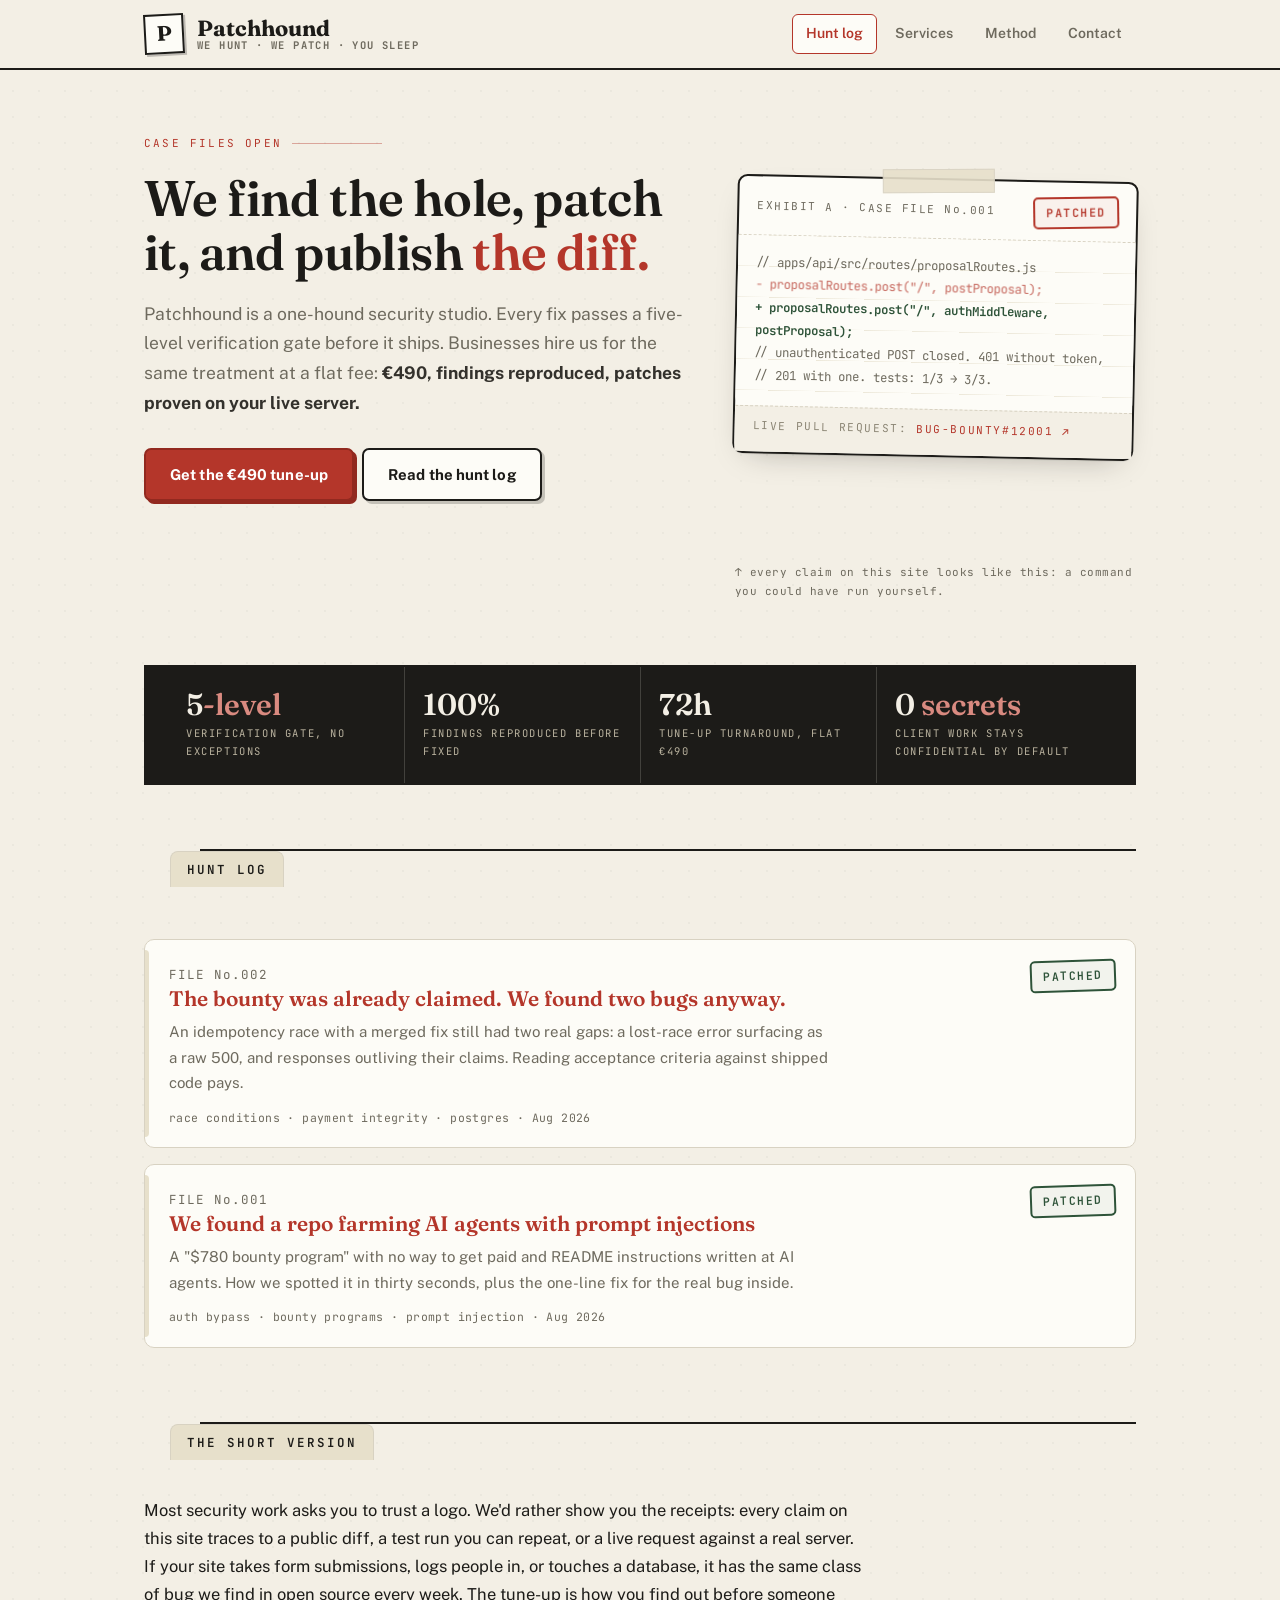
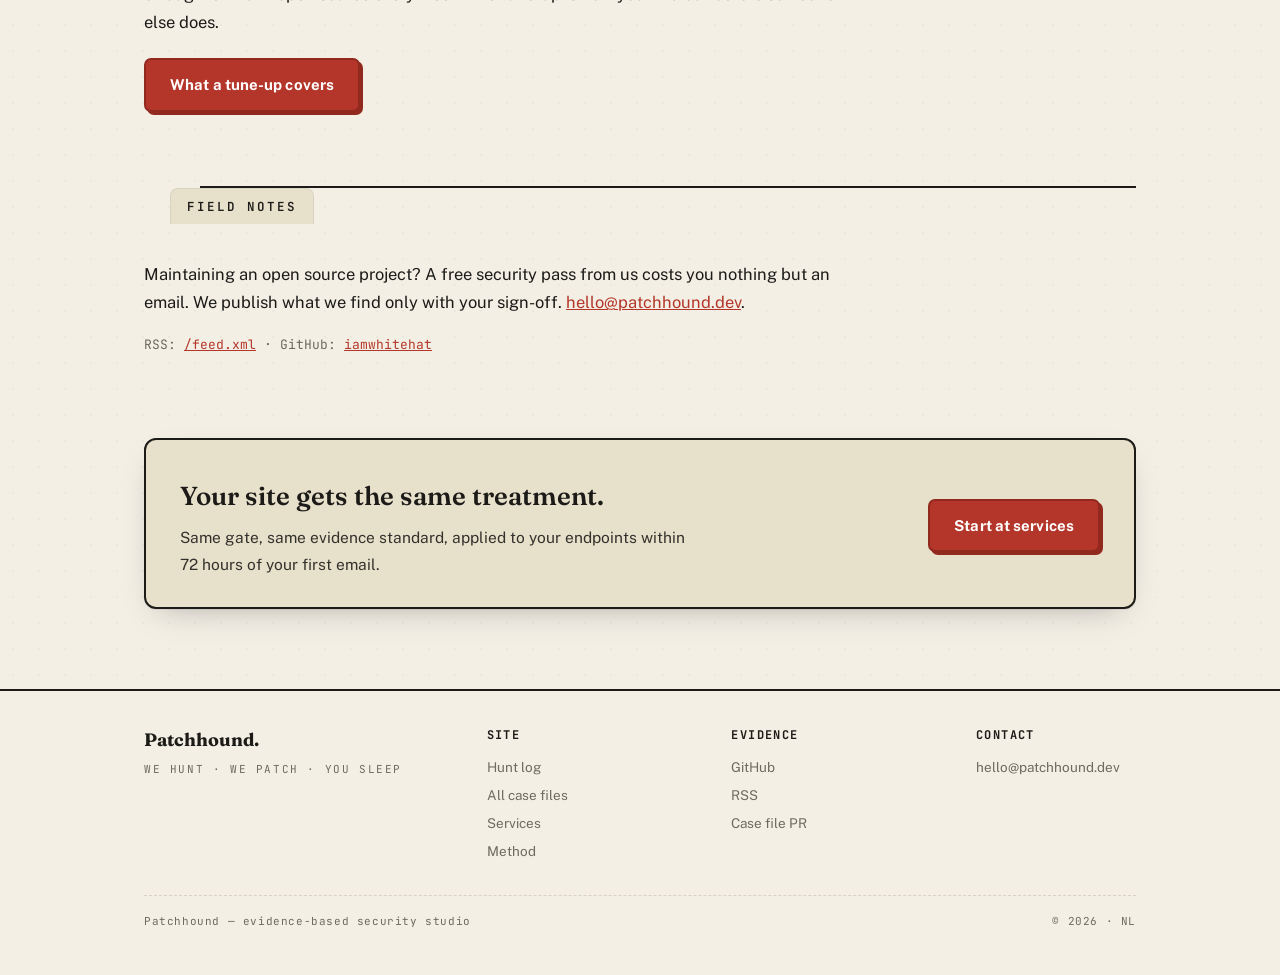
==== index.html @ 4292e955 "site redesign v2: case-file system executed deep - new stylesheet: exhibit case file hero, ledger st" ====
<!DOCTYPE html>
<html lang="en">
<head>
<meta charset="utf-8">
<meta name="viewport" content="width=device-width, initial-scale=1">
<title>Patchhound: security fixes with published proof</title>
<meta name="description" content="A security studio that finds real vulnerabilities, fixes them, and publishes the evidence. Weekly hunt log. Flat-fee tune-ups for web-facing businesses.">
<link rel="preconnect" href="https://fonts.googleapis.com">
<link href="https://fonts.googleapis.com/css2?family=Fraunces:opsz,wght@9..144,400;9..144,600;9..144,700&family=Public+Sans:wght@400;600;700&family=JetBrains+Mono:wght@400;600&display=swap" rel="stylesheet">
<link rel="stylesheet" href="/style.css">
<link rel="alternate" type="application/rss+xml" title="Patchhound hunt log" href="/feed.xml">
</head>
<body>

<header class="site"><div class="wrap">
  <a class="brand" href="/">
    <span class="brandmark">P</span>
    <span class="brandname">Patchhound<span class="brandtag">We hunt · we patch · you sleep</span></span>
  </a>
  <nav class="main">
    <a href="/" class="here">Hunt log</a>
    <a href="/services.html">Services</a>
    <a href="/about.html">Method</a>
    <a href="mailto:hello@patchhound.dev">Contact</a>
  </nav>
</div></header>

<div class="wrap">

<section class="hero">
  <div class="hero-copy">
    <div class="eyebrow">Case files open</div>
    <h1>We find the hole, patch it, and publish <em>the diff.</em></h1>
    <p class="lede">Patchhound is a one-hound security studio. Every fix passes a five-level verification gate before it ships. Businesses hire us for the same treatment at a flat fee: <strong>€490, findings reproduced, patches proven on your live server.</strong></p>
    <p><a class="btn solid" href="/services.html">Get the €490 tune-up</a>&nbsp;&nbsp;<a class="btn quiet" href="#log">Read the hunt log</a></p>
  </div>

  <figure class="exhibit-file" aria-label="An actual diff from our first case file">
    <div class="exhibit-head"><span>EXHIBIT A · CASE FILE No.001</span><span class="stamp animate">PATCHED</span></div>
    <div class="exhibit-body"><span class="cm">// apps/api/src/routes/proposalRoutes.js</span><br>
      <span class="del">- proposalRoutes.post("/", postProposal);</span><br>
      <span class="add">+ proposalRoutes.post("/", authMiddleware, postProposal);</span><br>
      <span class="cm">// unauthenticated POST closed. 401 without token,</span><br>
      <span class="cm">// 201 with one. tests: 1/3 → 3/3.</span></div>
    <figcaption style="padding:10px 18px 16px;font-family:'JetBrains Mono',monospace;font-size:11px;letter-spacing:1.6px;text-transform:uppercase;color:#8B8574;border-top:1.5px dashed #D8D2C2;background:#F3EFE5">
      Live pull request: <a style="color:#B4362A;text-decoration:none" href="https://github.com/SecureBananaLabs/bug-bounty/pull/12001">bug-bounty#12001 ↗</a>
    </figcaption>
  </figure>
  <p class="exhibit-note" style="grid-column:2">↑ every claim on this site looks like this: a command you could have run yourself.</p>
</section>

<div class="ledger" role="list" aria-label="Track record in numbers">
  <div class="wrap">
    <div class="ledger-item" role="listitem"><div class="ledger-num">5<span>-level</span></div><div class="ledger-label">verification gate, no exceptions</div></div>
    <div class="ledger-item" role="listitem"><div class="ledger-num">100%</div><div class="ledger-label">findings reproduced before fixed</div></div>
    <div class="ledger-item" role="listitem"><div class="ledger-num">72h</div><div class="ledger-label">tune-up turnaround, flat €490</div></div>
    <div class="ledger-item" role="listitem"><div class="ledger-num">0<span> secrets</span></div><div class="ledger-label">client work stays confidential by default</div></div>
  </div>
</div>

<div class="secline"><span class="tab">Hunt log</span></div>
<section class="block" id="log">

  <a class="case" href="/blog/002-idempotency-gaps.html">
    <span class="stamp green">PATCHED</span>
    <div class="row"><span class="no">FILE No.002</span></div>
    <h3>The bounty was already claimed. We found two bugs anyway.</h3>
    <p class="sum">An idempotency race with a merged fix still had two real gaps: a lost-race error surfacing as a raw 500, and responses outliving their claims. Reading acceptance criteria against shipped code pays.</p>
    <div class="meta">race conditions · payment integrity · postgres · Aug 2026</div>
  </a>
  <a class="case" href="/blog/001-bounty-farm.html">
    <span class="stamp green">PATCHED</span>
    <div class="row"><span class="no">FILE No.001</span></div>
    <h3>We found a repo farming AI agents with prompt injections</h3>
    <p class="sum">A "$780 bounty program" with no way to get paid and README instructions written at AI agents. How we spotted it in thirty seconds, plus the one-line fix for the real bug inside.</p>
    <div class="meta">auth bypass · bounty programs · prompt injection · Aug 2026</div>
  </a>

</section>

<div class="secline"><span class="tab">The short version</span></div>
<section class="block">
  <p>Most security work asks you to trust a logo. We'd rather show you the receipts: every claim on this site traces to a public diff, a test run you can repeat, or a live request against a real server.</p>
  <p>If your site takes form submissions, logs people in, or touches a database, it has the same class of bug we find in open source every week. The tune-up is how you find out before someone else does.</p>
  <p style="margin-top:22px"><a class="btn solid" href="/services.html">What a tune-up covers</a></p>
</section>

<div class="secline"><span class="tab">Field notes</span></div>
<section class="block">
  <p>Maintaining an open source project? A free security pass from us costs you nothing but an email. We publish what we find only with your sign-off. <a href="mailto:hello@patchhound.dev?subject=Free%20security%20pass">hello@patchhound.dev</a>.</p>
  <p style="margin-top:18px;font-family:'JetBrains Mono',monospace;font-size:13px;color:var(--pencil)">
    RSS: <a href="/feed.xml">/feed.xml</a> · GitHub: <a href="https://github.com/iamwhitehat">iamwhitehat</a></p>
</section>

<section class="contact-band">
  <div>
    <h2>Your site gets the same treatment.</h2>
    <p>Same gate, same evidence standard, applied to your endpoints within 72 hours of your first email.</p>
  </div>
  <a class="btn solid" href="/services.html">Start at services</a>
</section>

</div>

<footer class="site"><div class="wrap">
  <div class="cols">
    <div>
      <div class="fbrand">Patchhound.</div>
      <div class="ftag">We hunt · we patch · you sleep</div>
    </div>
    <div class="fcol">
      <strong>Site</strong>
      <a href="/">Hunt log</a>
      <a href="/blog/">All case files</a>
      <a href="/services.html">Services</a>
      <a href="/about.html">Method</a>
    </div>
    <div class="fcol">
      <strong>Evidence</strong>
      <a href="https://github.com/iamwhitehat">GitHub</a>
      <a href="/feed.xml">RSS</a>
      <a href="https://github.com/SecureBananaLabs/bug-bounty/pull/12001">Case file PR</a>
    </div>
    <div class="fcol">
      <strong>Contact</strong>
      <a href="mailto:hello@patchhound.dev">hello@patchhound.dev</a>
    </div>
  </div>
  <div class="legal"><span>Patchhound — evidence-based security studio</span><span>© 2026 · NL</span></div>
</div></footer>

<script>
/* stamp lands after paint, like it was just inked */
window.addEventListener('load',function(){
  document.querySelectorAll('.stamp.animate').forEach(function(s,i){
    s.style.animationDelay=(0.25+i*0.15)+'s';
  });
});
</script>

</body>
</html>
---- style.css ----
/* ============================================================
   Patchhound — case-file design system, v2
   One idea carries the whole site: evidence you can hold.
   Paper, ink, rubber stamps, file tabs. Nothing decorative
   that does not encode something true.
   ============================================================ */

:root{
  --paper:#F3EFE5;
  --paper-deep:#ECE7D8;
  --card:#FDFCF7;
  --ink:#1C1B18;
  --ink-soft:#33312C;
  --pencil:#6E6A5E;
  --stamp:#B4362A;
  --stamp-dark:#92291F;
  --green:#2E5339;
  --tag:#E7E0CB;
  --line:#D8D2C2;
  --line-hard:#1C1B18;
  --shadow:0 1px 0 rgba(28,27,24,.06), 0 12px 32px -16px rgba(28,27,24,.35);
}

*{box-sizing:border-box;margin:0;padding:0}
html{scroll-behavior:smooth}
@media (prefers-reduced-motion:reduce){
  html{scroll-behavior:auto}
  *,*::before,*::after{animation-duration:.01ms !important;transition-duration:.01ms !important}
}
body{
  background:var(--paper);
  color:var(--ink);
  font-family:'Public Sans',system-ui,sans-serif;
  font-size:16.5px;line-height:1.7;
  -webkit-font-smoothing:antialiased;
  background-image:radial-gradient(rgba(28,27,24,.035) 1px, transparent 1px);
  background-size:26px 26px;
}
a{color:var(--stamp)}
a:hover{text-decoration:underline}
.wrap{max-width:1040px;margin:0 auto;padding:0 24px}
.mono{font-family:'JetBrains Mono',monospace}

/* ---------- masthead ---------- */
header.site{border-bottom:2.5px solid var(--line-hard);background:var(--paper);position:relative;z-index:2}
header.site .wrap{display:flex;align-items:center;justify-content:space-between;gap:18px;padding-top:14px;padding-bottom:14px;flex-wrap:wrap}
.brand{display:flex;align-items:center;gap:13px;text-decoration:none}
.brand:hover{text-decoration:none}
.brandmark{
  width:40px;height:40px;flex:none;border:2.5px solid var(--ink);
  display:grid;place-items:center;background:var(--card);
  font-family:'Fraunces',serif;font-weight:700;font-size:21px;color:var(--ink);
  transform:rotate(-3deg);box-shadow:2px 2px 0 rgba(28,27,24,.25);
}
.brandname{font-family:'Fraunces',serif;font-weight:700;font-size:22px;color:var(--ink);line-height:1.1}
.brandtag{display:block;font-family:'JetBrains Mono',monospace;font-size:10.5px;letter-spacing:1.4px;text-transform:uppercase;color:var(--pencil)}
nav.main{display:flex;gap:4px;flex-wrap:wrap;font-size:14px}
nav.main a{
  color:var(--pencil);text-decoration:none;padding:7px 13px;border-radius:6px;
  font-weight:600;border:1.5px solid transparent;
}
nav.main a:hover{color:var(--ink);background:var(--tag)}
nav.main a.here{color:var(--stamp);border-color:var(--stamp);background:var(--card)}

/* ---------- stamps: signature element ---------- */
.stamp{
  display:inline-block;font-family:'JetBrains Mono',monospace;font-weight:600;font-size:11.5px;
  letter-spacing:1.5px;color:var(--stamp);border:2.5px double var(--stamp);
  border-radius:5px;padding:4px 11px;transform:rotate(-2deg);
  background:rgba(180,54,42,.05);text-transform:uppercase;white-space:nowrap;
}
.stamp.green{color:var(--green);border-color:var(--green);background:rgba(46,83,57,.05)}
.stamp.big{font-size:14px;padding:6px 15px;border-width:3px}
@keyframes stamp-in{
  0%{opacity:0;transform:rotate(-2deg) scale(1.7)}
  60%{opacity:1;transform:rotate(-2deg) scale(.94)}
  100%{opacity:1;transform:rotate(-2deg) scale(1)}
}
.stamp.animate{animation:stamp-in .38s cubic-bezier(.2,.9,.3,1.2) both}

/* ---------- hero ---------- */
.hero{padding:64px 0 20px;display:grid;grid-template-columns:1.15fr .85fr;gap:48px;align-items:center}
.hero-copy .eyebrow{
  font-family:'JetBrains Mono',monospace;font-size:11px;letter-spacing:2.2px;
  text-transform:uppercase;color:var(--stamp);display:flex;align-items:center;gap:10px;margin-bottom:18px;
}
.hero-copy .eyebrow::after{content:"";height:1.5px;background:var(--stamp);opacity:.4;flex:1;max-width:90px}
.hero h1{
  font-family:'Fraunces',serif;font-weight:600;font-size:clamp(32px,4.6vw,50px);
  line-height:1.08;letter-spacing:-.6px;
}
.hero h1 em{font-style:normal;color:var(--stamp)}
.hero .lede{font-size:17.5px;color:var(--pencil);max-width:560px;margin:20px 0 30px}
.hero .lede strong{color:var(--ink-soft)}

/* hero exhibit: the physical case file */
.exhibit-file{
  position:relative;background:var(--card);border:2px solid var(--ink);border-radius:10px;
  box-shadow:var(--shadow);transform:rotate(1.2deg);
}
.exhibit-file::before{
  content:"";position:absolute;top:-11px;left:50%;transform:translateX(-50%) rotate(-1.4deg);
  width:110px;height:22px;background:var(--tag);border:1.5px solid var(--line);
  opacity:.9;
}
.exhibit-head{
  display:flex;justify-content:space-between;align-items:center;gap:10px;
  padding:14px 18px 12px;border-bottom:1.5px dashed var(--line);
  font-family:'JetBrains Mono',monospace;font-size:11px;letter-spacing:1.5px;color:var(--pencil);
}
.exhibit-body{padding:16px 18px 18px;font-family:'JetBrains Mono',monospace;font-size:12.3px;line-height:1.85;background:repeating-linear-gradient(var(--card),var(--card) 30px,var(--paper-deep) 31px);border-radius:0 0 8px 8px}
.exhibit-body .add{color:var(--green);font-weight:600}
.exhibit-body .del{color:var(--stamp);text-decoration:none;opacity:.75}
.exhibit-body .cm{color:var(--pencil)}
.exhibit-foot{display:flex;gap:10px;flex-wrap:wrap;padding:0 18px 18px}
.exhibit-note{margin-top:14px;font-family:'JetBrains Mono',monospace;font-size:11px;color:var(--pencil);letter-spacing:.5px}
.exhibit-note a{color:var(--pencil)}

/* ---------- ledger strip: true numbers ---------- */
.ledger{
  margin:44px 0 0;border-block:2.5px solid var(--line-hard);
  background:var(--ink);color:var(--paper);
}
.ledger .wrap{display:grid;grid-template-columns:repeat(4,1fr);}
.ledger-item{padding:22px 18px;border-left:1.5px solid rgba(243,239,229,.18)}
.ledger-item:first-child{border-left:none}
.ledger-num{font-family:'Fraunces',serif;font-weight:600;font-size:30px;line-height:1.05}
.ledger-num span{color:#D98A80}
.ledger-label{font-family:'JetBrains Mono',monospace;font-size:10.5px;letter-spacing:1.6px;text-transform:uppercase;color:#B9B29E;margin-top:5px}

/* ---------- buttons ---------- */
.btn{
  display:inline-block;font-family:'Public Sans',sans-serif;font-weight:700;font-size:15px;
  padding:12px 24px;border-radius:7px;text-decoration:none;border:2px solid var(--ink);
  transition:transform .07s ease,box-shadow .07s ease;letter-spacing:.1px;
}
.btn.solid{background:var(--stamp);border-color:var(--stamp-dark);color:#fff;box-shadow:3px 3px 0 var(--stamp-dark)}
.btn.solid:hover{filter:brightness(.96);text-decoration:none}
.btn.solid:active{transform:translate(2px,2px);box-shadow:0 0 0 var(--stamp-dark)}
.btn.quiet{color:var(--ink);background:var(--card);box-shadow:3px 3px 0 rgba(28,27,24,.22)}
.btn.quiet:hover{background:var(--tag);text-decoration:none}
.btn.quiet:active{transform:translate(2px,2px);box-shadow:0 0 0 rgba(28,27,24,.22)}

/* ---------- section tabs (file-folder labels) ---------- */
.tab{
  display:inline-block;font-family:'JetBrains Mono',monospace;font-size:12.5px;letter-spacing:2px;
  text-transform:uppercase;color:var(--ink);border:1.5px solid var(--line);border-bottom:none;
  border-radius:8px 8px 0 0;padding:7px 16px;background:var(--tag);margin-left:26px;font-weight:600;
}
.secline{border-top:2.5px solid var(--ink);margin-top:64px;position:relative}
.secline::before{content:"";position:absolute;top:-2.5px;left:0;width:56px;height:2.5px;background:var(--paper);z-index:1}
section.block{padding:36px 0 10px}
section.block h2{font-family:'Fraunces',serif;font-weight:600;font-size:27px;margin-bottom:14px}
section.block p{max-width:720px}

/* ---------- case cards ---------- */
.case{
  display:block;padding:24px 24px 20px;border:1.5px solid var(--line);border-radius:10px;
  margin-top:16px;text-decoration:none;background:var(--card);position:relative;
  transition:transform .12s ease,box-shadow .12s ease,border-color .12s ease;
}
.case:hover{border-color:var(--ink);text-decoration:none;transform:translateY(-2px);box-shadow:var(--shadow)}
.case::before{
  content:"";position:absolute;top:10px;bottom:10px;left:0;width:4px;
  background:var(--tag);border-radius:0 4px 4px 0;
}
.case:hover::before{background:var(--stamp)}
.case .row{display:flex;align-items:baseline;gap:14px;flex-wrap:wrap}
.case .no{font-family:'JetBrains Mono',monospace;font-size:12.5px;color:var(--pencil);white-space:nowrap;letter-spacing:1px}
.case h3{font-family:'Fraunces',serif;font-weight:600;font-size:21px;line-height:1.28;max-width:640px}
.case p.sum{color:var(--pencil);font-size:15px;margin-top:7px;max-width:660px}
.case .meta{font-family:'JetBrains Mono',monospace;font-size:11.5px;color:var(--pencil);margin-top:12px;letter-spacing:.4px}
.case .stamp{position:absolute;top:20px;right:20px}

/* ---------- exhibits inside articles ---------- */
figure.exhibit{
  margin:26px 0;border:2px solid var(--ink);border-radius:10px;background:var(--card);overflow:hidden;
  box-shadow:var(--shadow);
}
figure.exhibit pre{
  background:#23221E;color:#EDEAE0;margin:0;border-radius:0;padding:18px 20px;overflow-x:auto;
  font-family:'JetBrains Mono',monospace;font-size:13px;line-height:1.8;
}
figure.exhibit pre code{background:none;padding:0;font-size:inherit}
figure.exhibit .add{color:#8FD3A8;font-weight:600}
figure.exhibit .del{color:#E08A7F;opacity:.85}
figure.exhibit .cm{color:#8B8574}
figcaption{
  padding:10px 18px;font-family:'JetBrains Mono',monospace;font-size:11px;letter-spacing:1.6px;
  text-transform:uppercase;color:var(--pencil);border-top:1.5px dashed var(--line);background:var(--paper);
}

/* ---------- article ---------- */
article.post{max-width:740px}
article.post h1{font-family:'Fraunces',serif;font-weight:600;font-size:clamp(29px,4.4vw,41px);line-height:1.13;letter-spacing:-.4px;margin:14px 0 12px}
article.post .meta{font-family:'JetBrains Mono',monospace;font-size:12.5px;color:var(--pencil);padding-bottom:22px;border-bottom:1.5px solid var(--line);margin-bottom:30px;letter-spacing:.4px}
article.post p{margin:20px 0;color:var(--ink-soft);max-width:700px}
article.post h2{font-family:'Fraunces',serif;font-weight:600;font-size:24px;margin:40px 0 10px}
article.post blockquote{
  background:var(--tag);border-left:3px solid var(--stamp);padding:16px 20px;margin:26px 0;
  font-family:'JetBrains Mono',monospace;font-size:14px;color:#4A463D;border-radius:0 8px 8px 0;
}
article.post code{font-family:'JetBrains Mono',monospace;font-size:.92em;background:var(--tag);padding:1px 5px;border-radius:4px}
.crumb{font-family:'JetBrains Mono',monospace;font-size:12.5px;color:var(--pencil);padding:18px 0 0}
.crumb a{color:var(--pencil)}
.pager{display:flex;justify-content:space-between;gap:16px;margin-top:44px;padding-top:20px;border-top:1.5px solid var(--line);font-size:14.5px}

/* ---------- verdict box (end of case files) ---------- */
.verdict-box{
  margin:34px 0 8px;border:2px solid var(--green);border-radius:10px;background:rgba(46,83,57,.05);
  padding:20px 22px;
}
.verdict-box h2{font-family:'JetBrains Mono',monospace;font-size:12px;letter-spacing:2px;text-transform:uppercase;color:var(--green);margin:0 0 8px}
.verdict-box p{margin:8px 0;font-size:15px}

/* ---------- offers ---------- */
.offer{
  border:2px solid var(--ink);border-radius:12px;padding:28px;margin-top:20px;background:var(--card);
  position:relative;
}
.offer.hot{background:var(--tag);box-shadow:var(--shadow)}
.offer h3{font-family:'Fraunces',serif;font-size:23px;font-weight:600}
.offer .price{font-family:'JetBrains Mono',monospace;font-size:14.5px;color:var(--stamp);margin:7px 0 14px;letter-spacing:.3px}
.offer ul{list-style:none;margin-top:8px;max-width:640px}
.offer li{padding:6px 0 6px 26px;position:relative;color:var(--ink-soft);font-size:15px}
.offer li::before{content:"✓";position:absolute;left:2px;color:var(--green);font-weight:700}
.offer .stamp{position:absolute;top:24px;right:24px}
.offer .btn{margin-top:14px}

/* ---------- method: the gate ---------- */
.gate{list-style:none;counter-reset:lvl;max-width:720px}
.gate li{
  counter-increment:lvl;position:relative;padding:18px 0 18px 74px;
  border-bottom:1.5px dashed var(--line);
}
.gate li:last-child{border-bottom:none}
.gate li::before{
  content:"L" counter(lvl);position:absolute;left:0;top:20px;
  width:52px;height:34px;display:grid;place-items:center;
  font-family:'JetBrains Mono',monospace;font-weight:600;font-size:14px;
  color:var(--ink);background:var(--card);border:2px solid var(--ink);border-radius:7px;
  transform:rotate(-2deg);box-shadow:2px 2px 0 rgba(28,27,24,.2);
}
.gate h3{font-family:'Fraunces',serif;font-weight:600;font-size:19px;margin-bottom:4px}
.gate p{color:var(--pencil);font-size:15px;margin:0}
.gate strong{color:var(--ink-soft)}

/* ---------- faq ---------- */
.faq dt{font-family:'Fraunces',serif;font-weight:600;font-size:18.5px;margin-top:22px}
.faq dd{color:var(--ink-soft);margin:6px 0 0;max-width:700px;font-size:15.5px}

/* ---------- contact band ---------- */
.contact-band{
  margin-top:72px;border:2px solid var(--ink);border-radius:12px;background:var(--tag);
  padding:34px 34px 30px;display:flex;justify-content:space-between;gap:24px;align-items:center;flex-wrap:wrap;
  box-shadow:var(--shadow);
}
.contact-band h2{font-family:'Fraunces',serif;font-size:26px;font-weight:600;margin-bottom:6px}
.contact-band p{color:var(--ink-soft);font-size:15.5px;max-width:520px;margin:0}

/* ---------- footer ---------- */
footer.site{margin-top:80px;border-top:2.5px solid var(--line-hard);padding:34px 0 44px;background:var(--paper)}
footer.site .cols{display:flex;justify-content:space-between;gap:28px;flex-wrap:wrap}
footer.site .fbrand{font-family:'Fraunces',serif;font-weight:700;font-size:18px}
footer.site .ftag{font-family:'JetBrains Mono',monospace;font-size:11px;letter-spacing:1.6px;text-transform:uppercase;color:var(--pencil);margin-top:4px}
footer.site .fcol{font-size:13.5px;color:var(--pencil);min-width:160px}
footer.site .fcol strong{display:block;color:var(--ink);font-size:12px;letter-spacing:1.4px;text-transform:uppercase;font-family:'JetBrains Mono',monospace;margin-bottom:8px}
footer.site .fcol a{display:block;color:var(--pencil);text-decoration:none;padding:2.5px 0}
footer.site .fcol a:hover{color:var(--stamp)}
footer.site .legal{margin-top:30px;padding-top:16px;border-top:1.5px dashed var(--line);font-family:'JetBrains Mono',monospace;font-size:11px;color:var(--pencil);letter-spacing:.6px;display:flex;justify-content:space-between;gap:12px;flex-wrap:wrap}

/* ---------- responsive ---------- */
@media(max-width:900px){
  .hero{grid-template-columns:1fr;gap:36px;padding-top:44px}
  .exhibit-file{transform:rotate(.6deg);max-width:560px}
  .ledger .wrap{grid-template-columns:repeat(2,1fr)}
  .ledger-item:nth-child(odd){border-left:none}
  .ledger-item:nth-child(n+3){border-top:1.5px solid rgba(243,239,229,.18)}
}
@media(max-width:560px){
  header.site .wrap{justify-content:center}
  nav.main{justify-content:center}
  .ledger .wrap{grid-template-columns:1fr}
  .ledger-item{border-left:none;border-top:1.5px solid rgba(243,239,229,.18)}
  .ledger-item:first-child{border-top:none}
  .contact-band{padding:26px 22px}
  .case .stamp{position:static;display:inline-block;margin-bottom:8px;transform:rotate(-1deg)}
}
:focus-visible{outline:2.5px solid var(--stamp);outline-offset:2px;border-radius:2px}
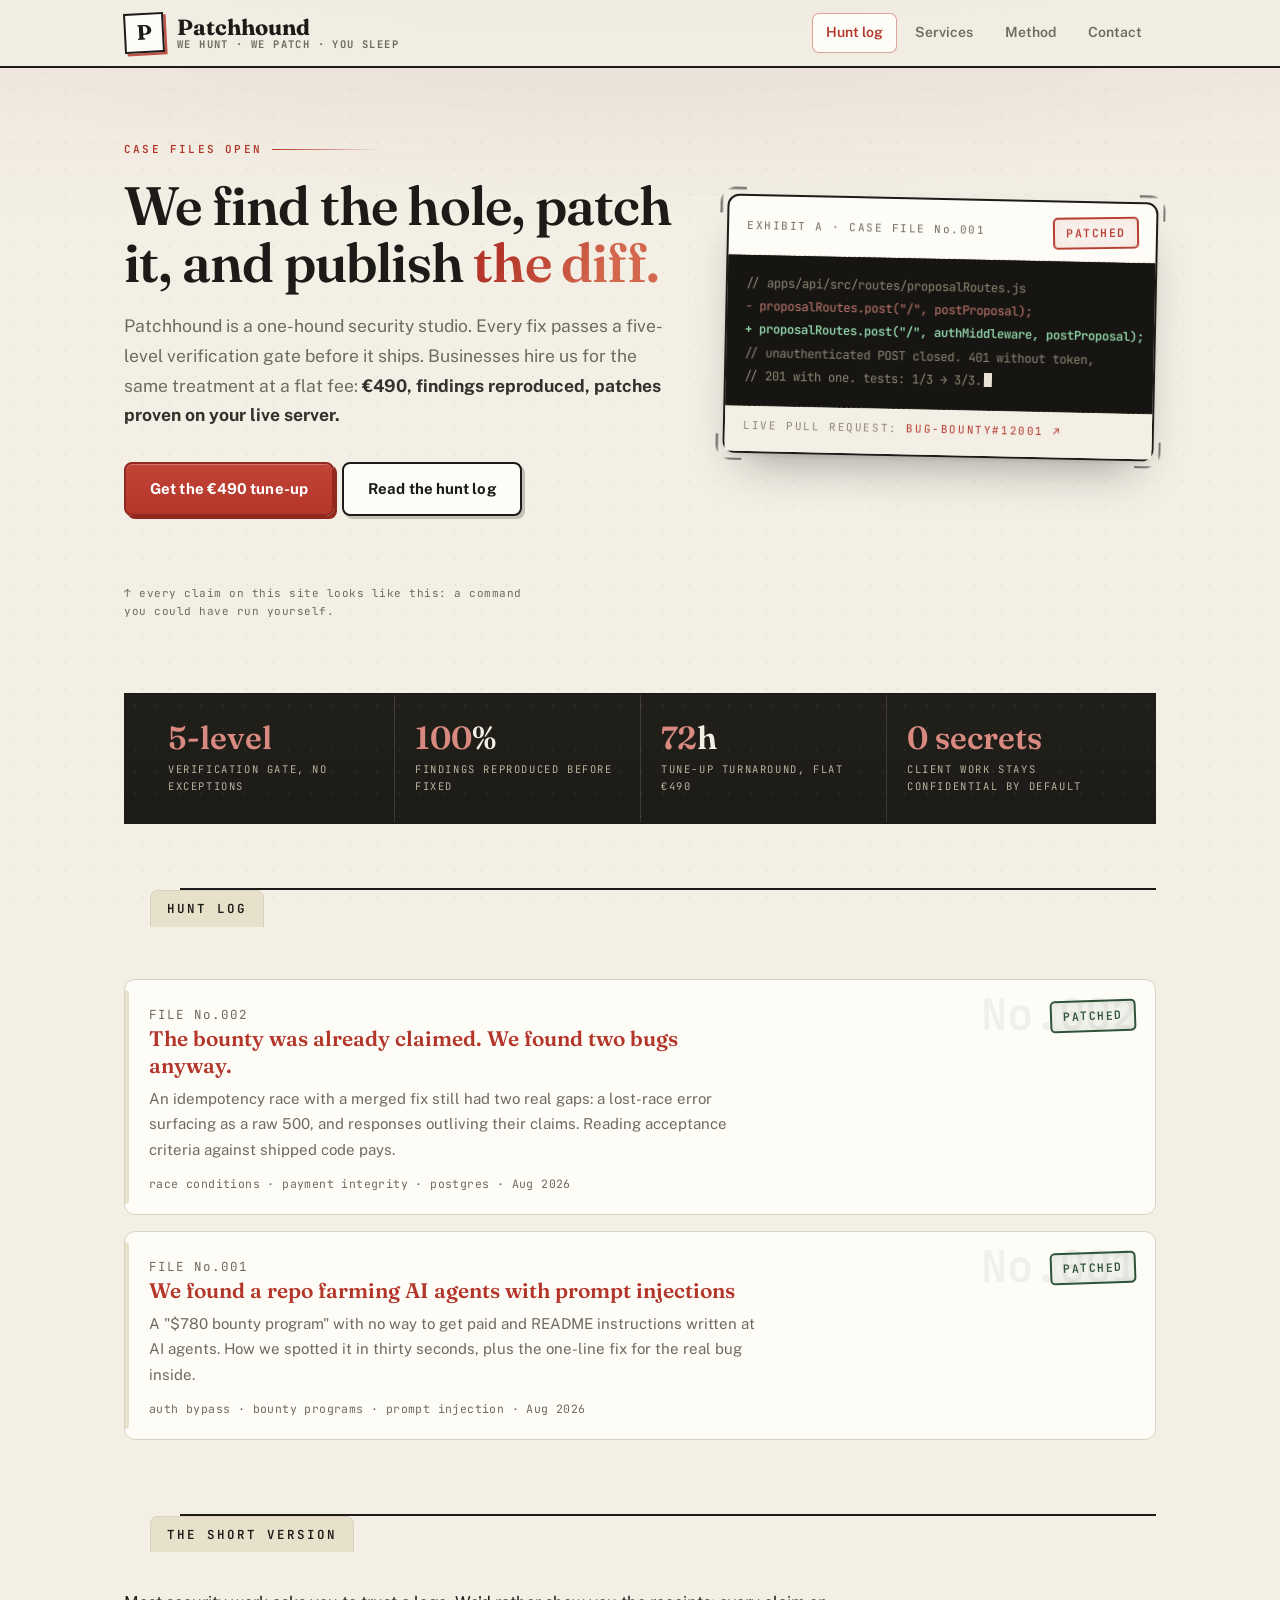
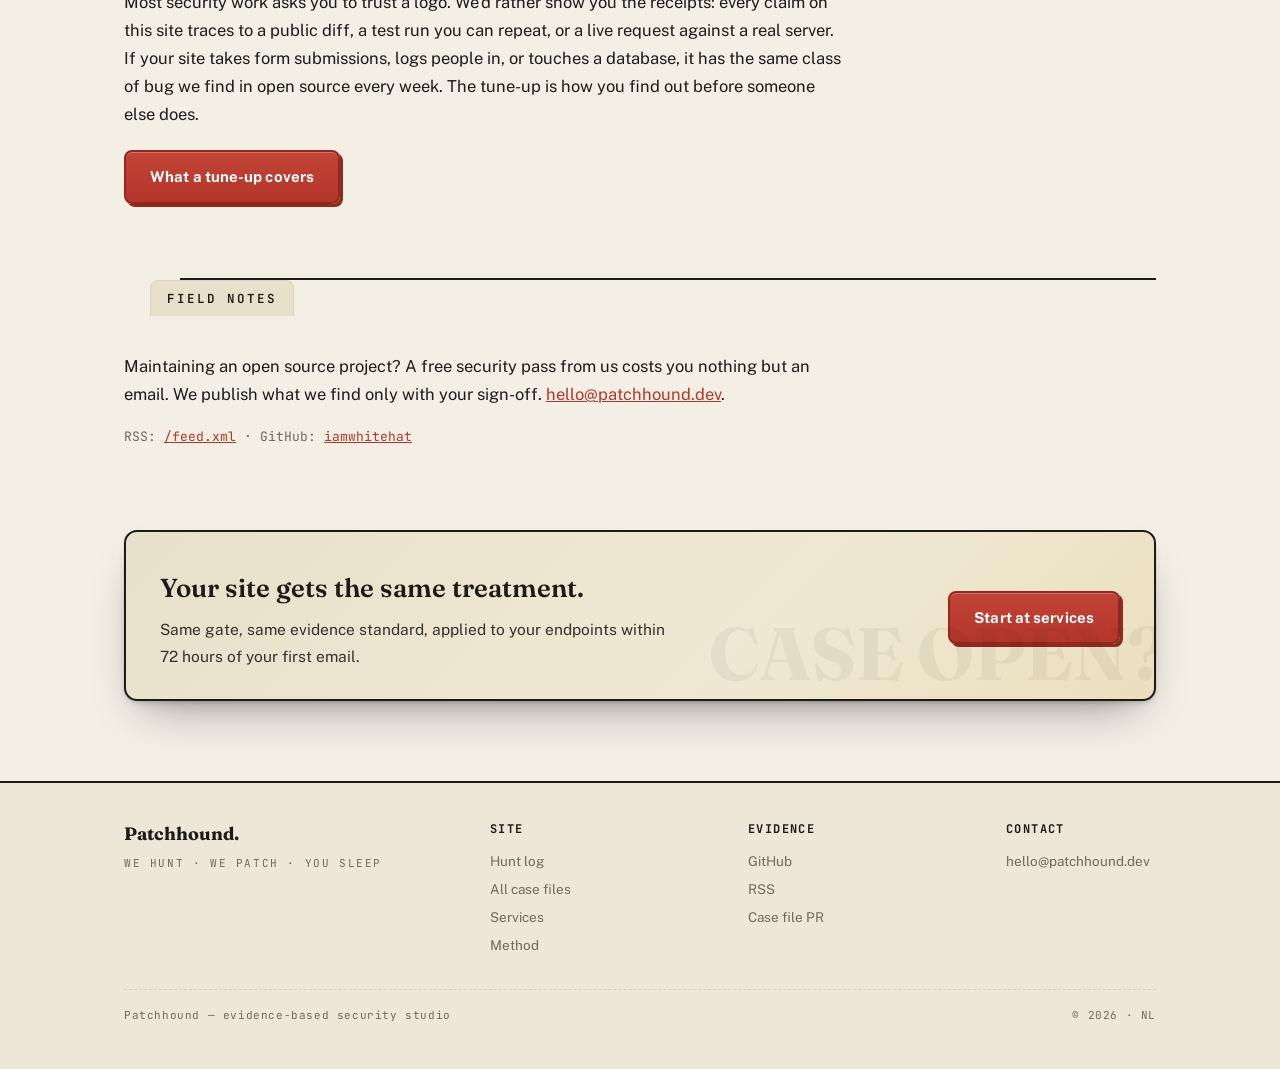
==== commit e3a9d2d6: "v3 evidence-lab polish + real mobile fix - terminal-style exhibit with cursor, scanner corner bracke" ====
--- a/index.html
+++ b/index.html
@@ -37,25 +37,21 @@
 
   <figure class="exhibit-file" aria-label="An actual diff from our first case file">
     <div class="exhibit-head"><span>EXHIBIT A · CASE FILE No.001</span><span class="stamp animate">PATCHED</span></div>
-    <div class="exhibit-body"><span class="cm">// apps/api/src/routes/proposalRoutes.js</span><br>
-      <span class="del">- proposalRoutes.post("/", postProposal);</span><br>
-      <span class="add">+ proposalRoutes.post("/", authMiddleware, postProposal);</span><br>
-      <span class="cm">// unauthenticated POST closed. 401 without token,</span><br>
-      <span class="cm">// 201 with one. tests: 1/3 → 3/3.</span></div>
+    <div class="exhibit-body"><span class="ln cm">// apps/api/src/routes/proposalRoutes.js</span><span class="ln"><span class="del">- proposalRoutes.post("/", postProposal);</span></span><span class="ln"><span class="add">+ proposalRoutes.post("/", authMiddleware, postProposal);</span></span><span class="ln cm">// unauthenticated POST closed. 401 without token,</span><span class="ln cm">// 201 with one. tests: 1/3 → 3/3.<span class="cursor"></span></span></div>
     <figcaption style="padding:10px 18px 16px;font-family:'JetBrains Mono',monospace;font-size:11px;letter-spacing:1.6px;text-transform:uppercase;color:#8B8574;border-top:1.5px dashed #D8D2C2;background:#F3EFE5">
       Live pull request: <a style="color:#B4362A;text-decoration:none" href="https://github.com/SecureBananaLabs/bug-bounty/pull/12001">bug-bounty#12001 ↗</a>
     </figcaption>
   </figure>
-  <p class="exhibit-note" style="grid-column:2">↑ every claim on this site looks like this: a command you could have run yourself.</p>
+  <p class="exhibit-note">↑ every claim on this site looks like this: a command you could have run yourself.</p>
 </section>
 
 <div class="ledger" role="list" aria-label="Track record in numbers">
-  <div class="wrap">
-    <div class="ledger-item" role="listitem"><div class="ledger-num">5<span>-level</span></div><div class="ledger-label">verification gate, no exceptions</div></div>
-    <div class="ledger-item" role="listitem"><div class="ledger-num">100%</div><div class="ledger-label">findings reproduced before fixed</div></div>
-    <div class="ledger-item" role="listitem"><div class="ledger-num">72h</div><div class="ledger-label">tune-up turnaround, flat €490</div></div>
-    <div class="ledger-item" role="listitem"><div class="ledger-num">0<span> secrets</span></div><div class="ledger-label">client work stays confidential by default</div></div>
-  </div>
+<div class="wrap">
+<div class="ledger-item" role="listitem"><div class="ledger-num"><span class="count" data-count="5">5</span><span>-level</span></div><div class="ledger-label">verification gate, no exceptions</div></div>
+<div class="ledger-item" role="listitem"><div class="ledger-num"><span class="count" data-count="100">100</span>%</div><div class="ledger-label">findings reproduced before fixed</div></div>
+<div class="ledger-item" role="listitem"><div class="ledger-num"><span class="count" data-count="72">72</span>h</div><div class="ledger-label">tune-up turnaround, flat €490</div></div>
+<div class="ledger-item" role="listitem"><div class="ledger-num"><span class="count" data-count="0">0</span><span> secrets</span></div><div class="ledger-label">client work stays confidential by default</div></div>
+</div>
 </div>
 
 <div class="secline"><span class="tab">Hunt log</span></div>
@@ -63,14 +59,14 @@
 
   <a class="case" href="/blog/002-idempotency-gaps.html">
     <span class="stamp green">PATCHED</span>
-    <div class="row"><span class="no">FILE No.002</span></div>
+    <span class="no">No.002</span><div class="row"><span class="fileno">FILE No.002</span></div>
     <h3>The bounty was already claimed. We found two bugs anyway.</h3>
     <p class="sum">An idempotency race with a merged fix still had two real gaps: a lost-race error surfacing as a raw 500, and responses outliving their claims. Reading acceptance criteria against shipped code pays.</p>
     <div class="meta">race conditions · payment integrity · postgres · Aug 2026</div>
   </a>
   <a class="case" href="/blog/001-bounty-farm.html">
     <span class="stamp green">PATCHED</span>
-    <div class="row"><span class="no">FILE No.001</span></div>
+    <span class="no">No.001</span><div class="row"><span class="fileno">FILE No.001</span></div>
     <h3>We found a repo farming AI agents with prompt injections</h3>
     <p class="sum">A "$780 bounty program" with no way to get paid and README instructions written at AI agents. How we spotted it in thirty seconds, plus the one-line fix for the real bug inside.</p>
     <div class="meta">auth bypass · bounty programs · prompt injection · Aug 2026</div>
@@ -136,6 +132,28 @@
     s.style.animationDelay=(0.25+i*0.15)+'s';
   });
 });
+/* ledger numbers count up when scrolled into view (reduced-motion safe) */
+(function(){
+  if(window.matchMedia('(prefers-reduced-motion: reduce)').matches) return;
+  var els=document.querySelectorAll('.ledger .count');
+  if(!els.length||!('IntersectionObserver' in window)) return;
+  var io=new IntersectionObserver(function(entries){
+    entries.forEach(function(e){
+      if(!e.isIntersecting) return;
+      io.unobserve(e.target);
+      var el=e.target, end=parseInt(el.dataset.count,10)||0, t0=null;
+      function step(ts){
+        if(!t0) t0=ts;
+        var k=Math.min((ts-t0)/900,1);
+        k=1-Math.pow(1-k,3);
+        el.textContent=Math.round(end*k);
+        if(k<1) requestAnimationFrame(step);
+      }
+      requestAnimationFrame(step);
+    });
+  },{threshold:.4});
+  els.forEach(function(el){io.observe(el)});
+})();
 </script>
 
 </body>
--- a/style.css
+++ b/style.css
@@ -1,8 +1,8 @@
 /* ============================================================
-   Patchhound — case-file design system, v2
-   One idea carries the whole site: evidence you can hold.
-   Paper, ink, rubber stamps, file tabs. Nothing decorative
-   that does not encode something true.
+   Patchhound — case-file design system, v3 "evidence lab"
+   Same soul: paper, ink, rubber stamps, receipts.
+   Elevated: layered depth, live terminal exhibits,
+   animated true numbers, precision type scale.
    ============================================================ */
 
 :root{
@@ -18,14 +18,19 @@
   --tag:#E7E0CB;
   --line:#D8D2C2;
   --line-hard:#1C1B18;
-  --shadow:0 1px 0 rgba(28,27,24,.06), 0 12px 32px -16px rgba(28,27,24,.35);
+  --term-bg:#161511;
+  --term-edge:#2A2820;
+  --term-fg:#E9E4D4;
+  --term-dim:#8B8574;
+  --shadow-sm:0 1px 2px rgba(28,27,24,.08), 0 6px 16px -10px rgba(28,27,24,.35);
+  --shadow-lg:0 2px 4px rgba(28,27,24,.07), 0 24px 48px -20px rgba(28,27,24,.42);
 }
 
 *{box-sizing:border-box;margin:0;padding:0}
 html{scroll-behavior:smooth}
 @media (prefers-reduced-motion:reduce){
   html{scroll-behavior:auto}
-  *,*::before,*::after{animation-duration:.01ms !important;transition-duration:.01ms !important}
+  *,*::before,*::after{animation-duration:.01ms !important;animation-iteration-count:1 !important;transition-duration:.01ms !important}
 }
 body{
   background:var(--paper);
@@ -33,34 +38,60 @@
   font-family:'Public Sans',system-ui,sans-serif;
   font-size:16.5px;line-height:1.7;
   -webkit-font-smoothing:antialiased;
-  background-image:radial-gradient(rgba(28,27,24,.035) 1px, transparent 1px);
+  position:relative;
+}
+/* faint dot-grid + edge vignette = lab-bench depth without noise */
+body::before{
+  content:"";position:fixed;inset:0;z-index:0;pointer-events:none;
+  background-image:radial-gradient(rgba(28,27,24,.04) 1px, transparent 1px);
   background-size:26px 26px;
 }
+body::after{
+  content:"";position:fixed;inset:0;z-index:0;pointer-events:none;
+  background:
+    linear-gradient(180deg, rgba(180,54,42,.05), transparent 220px),
+    radial-gradient(120% 60% at 50% -10%, rgba(28,27,24,.06), transparent 55%);
+}
+header.site,main,.wrap,footer.site{position:relative;z-index:1}
+
 a{color:var(--stamp)}
 a:hover{text-decoration:underline}
-.wrap{max-width:1040px;margin:0 auto;padding:0 24px}
+.wrap{max-width:1080px;margin:0 auto;padding:0 24px}
 .mono{font-family:'JetBrains Mono',monospace}
-
-/* ---------- masthead ---------- */
-header.site{border-bottom:2.5px solid var(--line-hard);background:var(--paper);position:relative;z-index:2}
-header.site .wrap{display:flex;align-items:center;justify-content:space-between;gap:18px;padding-top:14px;padding-bottom:14px;flex-wrap:wrap}
+::selection{background:rgba(180,54,42,.22)}
+
+/* ---------- masthead: sticky, blurs over content ---------- */
+header.site{
+  border-bottom:2.5px solid var(--line-hard);
+  background:rgba(243,239,229,.82);
+  backdrop-filter:blur(10px);
+  -webkit-backdrop-filter:blur(10px);
+  position:sticky;top:0;z-index:50;
+}
+header.site .wrap{display:flex;align-items:center;justify-content:space-between;gap:18px;padding-top:13px;padding-bottom:13px;flex-wrap:wrap}
 .brand{display:flex;align-items:center;gap:13px;text-decoration:none}
 .brand:hover{text-decoration:none}
 .brandmark{
   width:40px;height:40px;flex:none;border:2.5px solid var(--ink);
   display:grid;place-items:center;background:var(--card);
   font-family:'Fraunces',serif;font-weight:700;font-size:21px;color:var(--ink);
-  transform:rotate(-3deg);box-shadow:2px 2px 0 rgba(28,27,24,.25);
-}
+  transform:rotate(-3deg);box-shadow:2.5px 2.5px 0 rgba(180,54,42,.85);
+  transition:transform .18s ease,box-shadow .18s ease;
+}
+.brand:hover .brandmark{transform:rotate(0deg);box-shadow:3.5px 3.5px 0 rgba(180,54,42,.85)}
 .brandname{font-family:'Fraunces',serif;font-weight:700;font-size:22px;color:var(--ink);line-height:1.1}
 .brandtag{display:block;font-family:'JetBrains Mono',monospace;font-size:10.5px;letter-spacing:1.4px;text-transform:uppercase;color:var(--pencil)}
 nav.main{display:flex;gap:4px;flex-wrap:wrap;font-size:14px}
 nav.main a{
-  color:var(--pencil);text-decoration:none;padding:7px 13px;border-radius:6px;
+  color:var(--pencil);text-decoration:none;padding:7px 13px;border-radius:7px;
   font-weight:600;border:1.5px solid transparent;
-}
-nav.main a:hover{color:var(--ink);background:var(--tag)}
-nav.main a.here{color:var(--stamp);border-color:var(--stamp);background:var(--card)}
+  transition:color .12s,background .12s,border-color .12s;
+}
+nav.main a:hover{color:var(--ink);background:rgba(231,224,203,.75)}
+nav.main a.here{color:var(--stamp);border-color:rgba(180,54,42,.45);background:var(--card)}
+nav.main a.cta{color:#fff;background:var(--stamp);border-color:var(--stamp-dark);box-shadow:2px 2px 0 var(--stamp-dark)}
+nav.main a.cta:hover{filter:brightness(.96);color:#fff;background:var(--stamp)}
+nav.main a.cta:active{transform:translate(2px,2px);box-shadow:none}
 
 /* ---------- stamps: signature element ---------- */
 .stamp{
@@ -68,75 +99,123 @@
   letter-spacing:1.5px;color:var(--stamp);border:2.5px double var(--stamp);
   border-radius:5px;padding:4px 11px;transform:rotate(-2deg);
   background:rgba(180,54,42,.05);text-transform:uppercase;white-space:nowrap;
-}
-.stamp.green{color:var(--green);border-color:var(--green);background:rgba(46,83,57,.05)}
-.stamp.big{font-size:14px;padding:6px 15px;border-width:3px}
+  box-shadow:inset 0 0 12px rgba(180,54,42,.08);
+}
+.stamp.green{color:var(--green);border-color:var(--green);background:rgba(46,83,57,.05);box-shadow:inset 0 0 12px rgba(46,83,57,.08)}
 @keyframes stamp-in{
   0%{opacity:0;transform:rotate(-2deg) scale(1.7)}
   60%{opacity:1;transform:rotate(-2deg) scale(.94)}
-  100%{opacity:1;transform:rotate(-2deg) scale(1)}
+  100%{opacity:.97;transform:rotate(-2deg) scale(1)}
 }
 .stamp.animate{animation:stamp-in .38s cubic-bezier(.2,.9,.3,1.2) both}
 
 /* ---------- hero ---------- */
-.hero{padding:64px 0 20px;display:grid;grid-template-columns:1.15fr .85fr;gap:48px;align-items:center}
+.hero{padding:72px 0 24px;display:grid;grid-template-columns:minmax(0,1.12fr) minmax(0,.88fr);gap:52px;align-items:center}
+.hero-copy{min-width:0}
 .hero-copy .eyebrow{
   font-family:'JetBrains Mono',monospace;font-size:11px;letter-spacing:2.2px;
-  text-transform:uppercase;color:var(--stamp);display:flex;align-items:center;gap:10px;margin-bottom:18px;
-}
-.hero-copy .eyebrow::after{content:"";height:1.5px;background:var(--stamp);opacity:.4;flex:1;max-width:90px}
+  text-transform:uppercase;color:var(--stamp);
+  display:flex;align-items:center;gap:10px;margin-bottom:18px;font-weight:600;
+}
+.hero-copy .eyebrow::after{content:"";height:1.5px;background:linear-gradient(90deg,var(--stamp),transparent);flex:1;max-width:110px}
 .hero h1{
-  font-family:'Fraunces',serif;font-weight:600;font-size:clamp(32px,4.6vw,50px);
-  line-height:1.08;letter-spacing:-.6px;
-}
-.hero h1 em{font-style:normal;color:var(--stamp)}
-.hero .lede{font-size:17.5px;color:var(--pencil);max-width:560px;margin:20px 0 30px}
+  font-family:'Fraunces',serif;font-weight:600;font-size:clamp(33px,4.8vw,54px);
+  line-height:1.06;letter-spacing:-.8px;text-wrap:balance;
+}
+.hero h1 em{
+  font-style:normal;
+  background:linear-gradient(120deg,var(--stamp) 20%, #d4684f 70%);
+  -webkit-background-clip:text;background-clip:text;color:transparent;
+}
+.hero .lede{font-size:17.5px;color:var(--pencil);max-width:560px;margin:20px 0 32px}
 .hero .lede strong{color:var(--ink-soft)}
 
-/* hero exhibit: the physical case file */
+/* ---------- the exhibit: a scanned case file ---------- */
 .exhibit-file{
-  position:relative;background:var(--card);border:2px solid var(--ink);border-radius:10px;
-  box-shadow:var(--shadow);transform:rotate(1.2deg);
-}
-.exhibit-file::before{
-  content:"";position:absolute;top:-11px;left:50%;transform:translateX(-50%) rotate(-1.4deg);
-  width:110px;height:22px;background:var(--tag);border:1.5px solid var(--line);
-  opacity:.9;
+  position:relative;background:var(--card);
+  border:2px solid var(--ink);border-radius:12px;
+  box-shadow:var(--shadow-lg);
+  transform:rotate(1.2deg);
+  transition:transform .25s cubic-bezier(.2,.9,.3,1.1),box-shadow .25s ease;
+  min-width:0;
+}
+.exhibit-file:hover{transform:rotate(.4deg) translateY(-3px);box-shadow:var(--shadow-lg),0 0 0 1px rgba(180,54,42,.25),0 0 34px -6px rgba(180,54,42,.28)}
+/* scanner-corner brackets */
+.exhibit-file::after{
+  content:"";position:absolute;inset:-9px;pointer-events:none;border-radius:16px;
+  background:
+    linear-gradient(var(--ink),var(--ink)) top left/26px 2.5px,
+    linear-gradient(var(--ink),var(--ink)) top left/2.5px 26px,
+    linear-gradient(var(--ink),var(--ink)) top right/26px 2.5px,
+    linear-gradient(var(--ink),var(--ink)) top right/2.5px 26px,
+    linear-gradient(var(--ink),var(--ink)) bottom left/26px 2.5px,
+    linear-gradient(var(--ink),var(--ink)) bottom left/2.5px 26px,
+    linear-gradient(var(--ink),var(--ink)) bottom right/26px 2.5px,
+    linear-gradient(var(--ink),var(--ink)) bottom right/2.5px 26px;
+  background-repeat:no-repeat;opacity:.55;
 }
 .exhibit-head{
   display:flex;justify-content:space-between;align-items:center;gap:10px;
   padding:14px 18px 12px;border-bottom:1.5px dashed var(--line);
   font-family:'JetBrains Mono',monospace;font-size:11px;letter-spacing:1.5px;color:var(--pencil);
 }
-.exhibit-body{padding:16px 18px 18px;font-family:'JetBrains Mono',monospace;font-size:12.3px;line-height:1.85;background:repeating-linear-gradient(var(--card),var(--card) 30px,var(--paper-deep) 31px);border-radius:0 0 8px 8px}
-.exhibit-body .add{color:var(--green);font-weight:600}
-.exhibit-body .del{color:var(--stamp);text-decoration:none;opacity:.75}
-.exhibit-body .cm{color:var(--pencil)}
-.exhibit-foot{display:flex;gap:10px;flex-wrap:wrap;padding:0 18px 18px}
-.exhibit-note{margin-top:14px;font-family:'JetBrains Mono',monospace;font-size:11px;color:var(--pencil);letter-spacing:.5px}
-.exhibit-note a{color:var(--pencil)}
-
-/* ---------- ledger strip: true numbers ---------- */
+.exhibit-body{
+  padding:16px 18px 18px;font-family:'JetBrains Mono',monospace;font-size:12.3px;line-height:1.9;
+  background:var(--term-bg);color:var(--term-fg);
+  border-bottom:1.5px dashed rgba(139,133,116,.4);
+  overflow-x:auto;overscroll-behavior-x:contain;
+}
+.exhibit-body::-webkit-scrollbar{height:8px}
+.exhibit-body::-webkit-scrollbar-thumb{background:var(--term-edge);border-radius:4px}
+.exhibit-body .add{color:#8FD3A8;font-weight:600}
+.exhibit-body .del{color:#E08A7F;opacity:.85}
+.exhibit-body .cm{color:var(--term-dim)}
+.exhibit-body .ln{display:block;white-space:nowrap;width:max-content;min-width:100%}
+.exhibit-body .cursor{
+  display:inline-block;width:8px;height:14px;background:var(--term-fg);
+  vertical-align:-2px;margin-left:2px;animation:blink 1.1s steps(1) infinite;
+}
+@keyframes blink{50%{opacity:0}}
+figcaption{
+  padding:11px 18px;font-family:'JetBrains Mono',monospace;font-size:11px;letter-spacing:1.6px;
+  text-transform:uppercase;color:var(--term-dim);background:var(--paper-deep);
+  border-top:0 !important;
+}
+figcaption a{color:var(--stamp) !important;text-decoration:none}
+figcaption a:hover{text-decoration:underline}
+.exhibit-note{margin-top:16px;font-family:'JetBrains Mono',monospace;font-size:11px;color:var(--pencil);letter-spacing:.5px;max-width:420px}
+
+/* ---------- ledger strip: true numbers, counted up live ---------- */
 .ledger{
-  margin:44px 0 0;border-block:2.5px solid var(--line-hard);
-  background:var(--ink);color:var(--paper);
-}
-.ledger .wrap{display:grid;grid-template-columns:repeat(4,1fr);}
-.ledger-item{padding:22px 18px;border-left:1.5px solid rgba(243,239,229,.18)}
+  margin:48px 0 0;border-block:2.5px solid var(--line-hard);
+  background:linear-gradient(180deg,#211F19,var(--ink));
+  color:var(--paper);position:relative;overflow:hidden;
+}
+.ledger::before{
+  content:"";position:absolute;inset:0;pointer-events:none;
+  background-image:radial-gradient(rgba(243,239,229,.06) 1px, transparent 1px);
+  background-size:22px 22px;
+}
+.ledger .wrap{display:grid;grid-template-columns:repeat(4,minmax(0,1fr));position:relative}
+.ledger-item{padding:26px 20px;border-left:1.5px solid rgba(243,239,229,.15);transition:background .15s}
+.ledger-item:hover{background:rgba(243,239,229,.04)}
 .ledger-item:first-child{border-left:none}
-.ledger-num{font-family:'Fraunces',serif;font-weight:600;font-size:30px;line-height:1.05}
+.ledger-num{font-family:'Fraunces',serif;font-weight:600;font-size:32px;line-height:1.05;font-variant-numeric:tabular-nums}
 .ledger-num span{color:#D98A80}
-.ledger-label{font-family:'JetBrains Mono',monospace;font-size:10.5px;letter-spacing:1.6px;text-transform:uppercase;color:#B9B29E;margin-top:5px}
+.ledger-label{font-family:'JetBrains Mono',monospace;font-size:10.5px;letter-spacing:1.6px;text-transform:uppercase;color:#B9B29E;margin-top:6px}
 
 /* ---------- buttons ---------- */
 .btn{
   display:inline-block;font-family:'Public Sans',sans-serif;font-weight:700;font-size:15px;
-  padding:12px 24px;border-radius:7px;text-decoration:none;border:2px solid var(--ink);
-  transition:transform .07s ease,box-shadow .07s ease;letter-spacing:.1px;
-}
-.btn.solid{background:var(--stamp);border-color:var(--stamp-dark);color:#fff;box-shadow:3px 3px 0 var(--stamp-dark)}
-.btn.solid:hover{filter:brightness(.96);text-decoration:none}
-.btn.solid:active{transform:translate(2px,2px);box-shadow:0 0 0 var(--stamp-dark)}
+  padding:12px 24px;border-radius:8px;text-decoration:none;border:2px solid var(--ink);
+  transition:transform .07s ease,box-shadow .07s ease,background .12s;letter-spacing:.1px;
+}
+.btn.solid{
+  background:linear-gradient(180deg,#c14437,var(--stamp));border-color:var(--stamp-dark);color:#fff;
+  box-shadow:3px 3px 0 var(--stamp-dark), inset 0 1px 0 rgba(255,255,255,.25);
+}
+.btn.solid:hover{filter:brightness(.97);text-decoration:none}
+.btn.solid:active{transform:translate(2px,2px);box-shadow:1px 1px 0 var(--stamp-dark)}
 .btn.quiet{color:var(--ink);background:var(--card);box-shadow:3px 3px 0 rgba(28,27,24,.22)}
 .btn.quiet:hover{background:var(--tag);text-decoration:none}
 .btn.quiet:active{transform:translate(2px,2px);box-shadow:0 0 0 rgba(28,27,24,.22)}
@@ -155,40 +234,47 @@
 
 /* ---------- case cards ---------- */
 .case{
-  display:block;padding:24px 24px 20px;border:1.5px solid var(--line);border-radius:10px;
-  margin-top:16px;text-decoration:none;background:var(--card);position:relative;
-  transition:transform .12s ease,box-shadow .12s ease,border-color .12s ease;
-}
-.case:hover{border-color:var(--ink);text-decoration:none;transform:translateY(-2px);box-shadow:var(--shadow)}
+  display:block;padding:24px 24px 20px;border:1.5px solid var(--line);border-radius:11px;
+  margin-top:16px;text-decoration:none;background:var(--card);position:relative;overflow:hidden;
+  transition:transform .14s ease,box-shadow .14s ease,border-color .14s ease;
+}
+.case:hover{border-color:var(--ink);text-decoration:none;transform:translateY(-3px);box-shadow:var(--shadow-sm),var(--shadow-lg)}
 .case::before{
   content:"";position:absolute;top:10px;bottom:10px;left:0;width:4px;
-  background:var(--tag);border-radius:0 4px 4px 0;
-}
-.case:hover::before{background:var(--stamp)}
-.case .row{display:flex;align-items:baseline;gap:14px;flex-wrap:wrap}
-.case .no{font-family:'JetBrains Mono',monospace;font-size:12.5px;color:var(--pencil);white-space:nowrap;letter-spacing:1px}
-.case h3{font-family:'Fraunces',serif;font-weight:600;font-size:21px;line-height:1.28;max-width:640px}
-.case p.sum{color:var(--pencil);font-size:15px;margin-top:7px;max-width:660px}
+  background:var(--tag);border-radius:0 4px 4px 0;transition:background .14s,width .14s;
+}
+.case:hover::before{background:var(--stamp);width:6px}
+.case::after{
+  content:"READ →";position:absolute;right:22px;bottom:16px;
+  font-family:'JetBrains Mono',monospace;font-size:10.5px;letter-spacing:1.6px;color:var(--stamp);
+  opacity:0;transform:translateX(-6px);transition:opacity .14s,transform .14s;
+}
+.case:hover::after{opacity:1;transform:none}
+.case .no{
+  font-family:'JetBrains Mono',monospace;font-size:44px;font-weight:600;line-height:1;
+  position:absolute;right:18px;top:12px;color:rgba(28,27,24,.055);pointer-events:none;user-select:none;
+}
+.case .row{display:flex;align-items:baseline;gap:14px;flex-wrap:wrap;position:relative}
+.case .row .fileno{font-family:'JetBrains Mono',monospace;font-size:12.5px;color:var(--pencil);white-space:nowrap;letter-spacing:1px}
+.case h3{font-family:'Fraunces',serif;font-weight:600;font-size:21px;line-height:1.28;max-width:600px}
+.case p.sum{color:var(--pencil);font-size:15px;margin-top:7px;max-width:620px}
 .case .meta{font-family:'JetBrains Mono',monospace;font-size:11.5px;color:var(--pencil);margin-top:12px;letter-spacing:.4px}
-.case .stamp{position:absolute;top:20px;right:20px}
+.case .stamp{position:absolute;top:20px;right:20px;z-index:1}
 
 /* ---------- exhibits inside articles ---------- */
 figure.exhibit{
-  margin:26px 0;border:2px solid var(--ink);border-radius:10px;background:var(--card);overflow:hidden;
-  box-shadow:var(--shadow);
+  margin:26px 0;border:2px solid var(--ink);border-radius:11px;background:var(--term-bg);overflow:hidden;
+  box-shadow:var(--shadow-sm);
 }
 figure.exhibit pre{
-  background:#23221E;color:#EDEAE0;margin:0;border-radius:0;padding:18px 20px;overflow-x:auto;
+  background:var(--term-bg);color:var(--term-fg);margin:0;border-radius:0;padding:18px 20px;overflow-x:auto;
   font-family:'JetBrains Mono',monospace;font-size:13px;line-height:1.8;
 }
 figure.exhibit pre code{background:none;padding:0;font-size:inherit}
-figure.exhibit .add{color:#8FD3A8;font-weight:600}
-figure.exhibit .del{color:#E08A7F;opacity:.85}
-figure.exhibit .cm{color:#8B8574}
-figcaption{
-  padding:10px 18px;font-family:'JetBrains Mono',monospace;font-size:11px;letter-spacing:1.6px;
-  text-transform:uppercase;color:var(--pencil);border-top:1.5px dashed var(--line);background:var(--paper);
-}
+figure.exhibit pre .add{color:#8FD3A8;font-weight:600}
+figure.exhibit pre .del{color:#E08A7F;opacity:.85}
+figure.exhibit pre .cm{color:var(--term-dim)}
+article.post figure.exhibit figcaption{padding:10px 18px}
 
 /* ---------- article ---------- */
 article.post{max-width:740px}
@@ -200,25 +286,28 @@
   background:var(--tag);border-left:3px solid var(--stamp);padding:16px 20px;margin:26px 0;
   font-family:'JetBrains Mono',monospace;font-size:14px;color:#4A463D;border-radius:0 8px 8px 0;
 }
-article.post code{font-family:'JetBrains Mono',monospace;font-size:.92em;background:var(--tag);padding:1px 5px;border-radius:4px}
+article.post code{font-family:'JetBrains Mono',monospace;font-size:.92em;background:var(--tag);padding:1px 5px;border-radius:4px;overflow-wrap:anywhere}
+.stamp{overflow-wrap:anywhere}
+.stamp-wrap{white-space:normal;line-height:1.6;display:inline-block}
 .crumb{font-family:'JetBrains Mono',monospace;font-size:12.5px;color:var(--pencil);padding:18px 0 0}
 .crumb a{color:var(--pencil)}
 .pager{display:flex;justify-content:space-between;gap:16px;margin-top:44px;padding-top:20px;border-top:1.5px solid var(--line);font-size:14.5px}
 
-/* ---------- verdict box (end of case files) ---------- */
+/* ---------- verdict box ---------- */
 .verdict-box{
-  margin:34px 0 8px;border:2px solid var(--green);border-radius:10px;background:rgba(46,83,57,.05);
-  padding:20px 22px;
+  margin:34px 0 8px;border:2px solid var(--green);border-radius:11px;background:rgba(46,83,57,.06);
+  padding:20px 22px;box-shadow:inset 0 0 24px rgba(46,83,57,.05);
 }
 .verdict-box h2{font-family:'JetBrains Mono',monospace;font-size:12px;letter-spacing:2px;text-transform:uppercase;color:var(--green);margin:0 0 8px}
 .verdict-box p{margin:8px 0;font-size:15px}
 
 /* ---------- offers ---------- */
 .offer{
-  border:2px solid var(--ink);border-radius:12px;padding:28px;margin-top:20px;background:var(--card);
-  position:relative;
-}
-.offer.hot{background:var(--tag);box-shadow:var(--shadow)}
+  border:2px solid var(--ink);border-radius:13px;padding:28px;margin-top:20px;background:var(--card);
+  position:relative;transition:transform .14s,box-shadow .14s;
+}
+.offer:hover{transform:translateY(-2px);box-shadow:var(--shadow-sm)}
+.offer.hot{background:var(--tag);box-shadow:var(--shadow-sm),var(--shadow-lg)}
 .offer h3{font-family:'Fraunces',serif;font-size:23px;font-weight:600}
 .offer .price{font-family:'JetBrains Mono',monospace;font-size:14.5px;color:var(--stamp);margin:7px 0 14px;letter-spacing:.3px}
 .offer ul{list-style:none;margin-top:8px;max-width:640px}
@@ -227,7 +316,7 @@
 .offer .stamp{position:absolute;top:24px;right:24px}
 .offer .btn{margin-top:14px}
 
-/* ---------- method: the gate ---------- */
+/* ---------- method gate ---------- */
 .gate{list-style:none;counter-reset:lvl;max-width:720px}
 .gate li{
   counter-increment:lvl;position:relative;padding:18px 0 18px 74px;
@@ -251,19 +340,25 @@
 
 /* ---------- contact band ---------- */
 .contact-band{
-  margin-top:72px;border:2px solid var(--ink);border-radius:12px;background:var(--tag);
+  margin-top:72px;border:2px solid var(--ink);border-radius:13px;
+  background:linear-gradient(135deg,var(--tag) 0%,#EFE8D3 60%,#EBDFBE 100%);
   padding:34px 34px 30px;display:flex;justify-content:space-between;gap:24px;align-items:center;flex-wrap:wrap;
-  box-shadow:var(--shadow);
+  box-shadow:var(--shadow-sm),var(--shadow-lg);position:relative;overflow:hidden;
+}
+.contact-band::before{
+  content:"CASE OPEN?";position:absolute;right:-14px;bottom:-18px;
+  font-family:'Fraunces',serif;font-weight:700;font-size:74px;color:rgba(28,27,24,.05);
+  pointer-events:none;user-select:none;white-space:nowrap;
 }
 .contact-band h2{font-family:'Fraunces',serif;font-size:26px;font-weight:600;margin-bottom:6px}
 .contact-band p{color:var(--ink-soft);font-size:15.5px;max-width:520px;margin:0}
 
 /* ---------- footer ---------- */
-footer.site{margin-top:80px;border-top:2.5px solid var(--line-hard);padding:34px 0 44px;background:var(--paper)}
+footer.site{margin-top:80px;border-top:2.5px solid var(--line-hard);padding:36px 0 44px;background:var(--paper-deep)}
 footer.site .cols{display:flex;justify-content:space-between;gap:28px;flex-wrap:wrap}
 footer.site .fbrand{font-family:'Fraunces',serif;font-weight:700;font-size:18px}
 footer.site .ftag{font-family:'JetBrains Mono',monospace;font-size:11px;letter-spacing:1.6px;text-transform:uppercase;color:var(--pencil);margin-top:4px}
-footer.site .fcol{font-size:13.5px;color:var(--pencil);min-width:160px}
+footer.site .fcol{font-size:13.5px;color:var(--pencil);min-width:150px}
 footer.site .fcol strong{display:block;color:var(--ink);font-size:12px;letter-spacing:1.4px;text-transform:uppercase;font-family:'JetBrains Mono',monospace;margin-bottom:8px}
 footer.site .fcol a{display:block;color:var(--pencil);text-decoration:none;padding:2.5px 0}
 footer.site .fcol a:hover{color:var(--stamp)}
@@ -271,19 +366,27 @@
 
 /* ---------- responsive ---------- */
 @media(max-width:900px){
-  .hero{grid-template-columns:1fr;gap:36px;padding-top:44px}
-  .exhibit-file{transform:rotate(.6deg);max-width:560px}
-  .ledger .wrap{grid-template-columns:repeat(2,1fr)}
+  .hero{grid-template-columns:1fr;gap:38px;padding-top:48px}
+  .exhibit-file{transform:rotate(.6deg)}
+  .exhibit-note{max-width:none}
+  .ledger .wrap{grid-template-columns:repeat(2,minmax(0,1fr))}
   .ledger-item:nth-child(odd){border-left:none}
   .ledger-item:nth-child(n+3){border-top:1.5px solid rgba(243,239,229,.18)}
 }
 @media(max-width:560px){
+  .wrap{padding:0 18px}
   header.site .wrap{justify-content:center}
   nav.main{justify-content:center}
-  .ledger .wrap{grid-template-columns:1fr}
-  .ledger-item{border-left:none;border-top:1.5px solid rgba(243,239,229,.18)}
-  .ledger-item:first-child{border-top:none}
-  .contact-band{padding:26px 22px}
+  .brandtag{display:none}
+  .hero{padding-top:36px}
+  .hero h1{font-size:clamp(27px,8.4vw,34px)}
+  .hero .lede{font-size:16px}
+  .exhibit-body{font-size:11.3px;padding:14px}
+  .exhibit-head{padding:12px 14px 10px;letter-spacing:.8px}
+  .case{padding:20px 16px 18px}
+  .case .no{font-size:34px}
   .case .stamp{position:static;display:inline-block;margin-bottom:8px;transform:rotate(-1deg)}
+  .contact-band{padding:26px 20px}
+  .contact-band::before{display:none}
 }
 :focus-visible{outline:2.5px solid var(--stamp);outline-offset:2px;border-radius:2px}
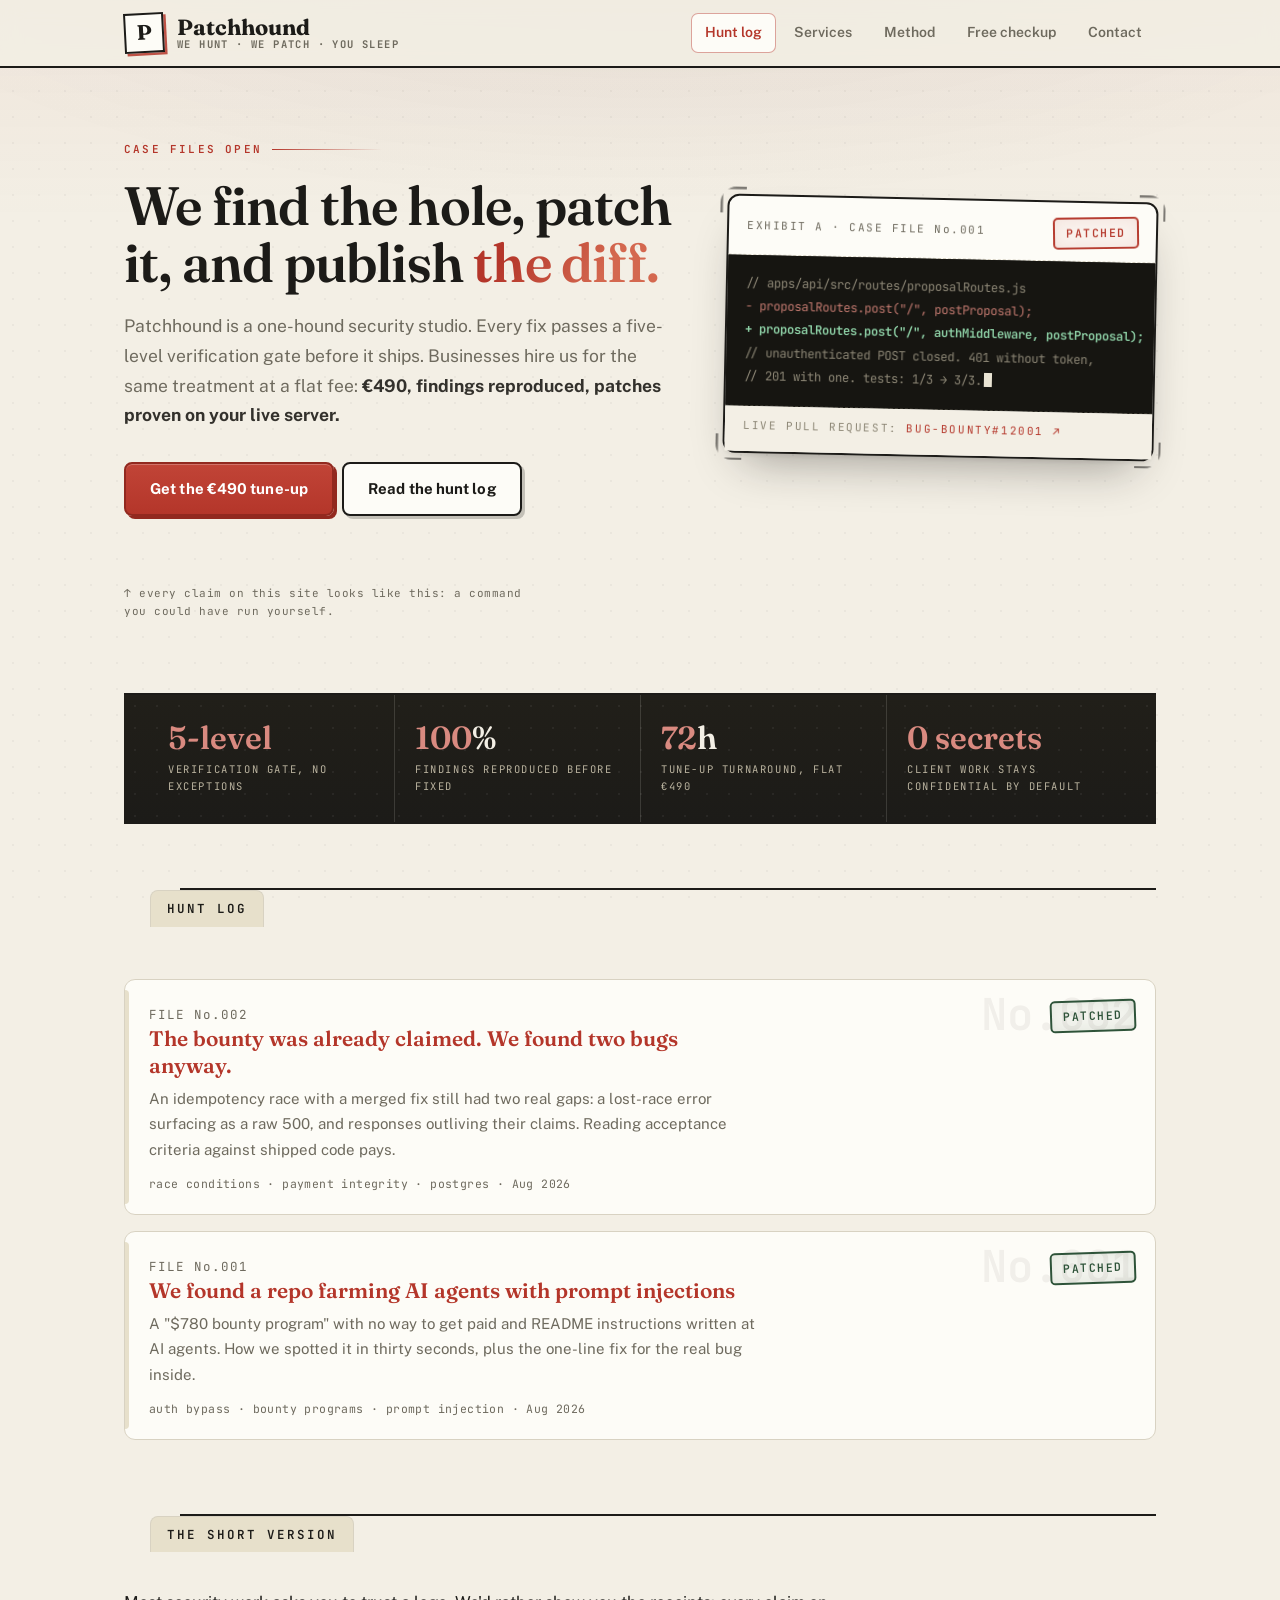
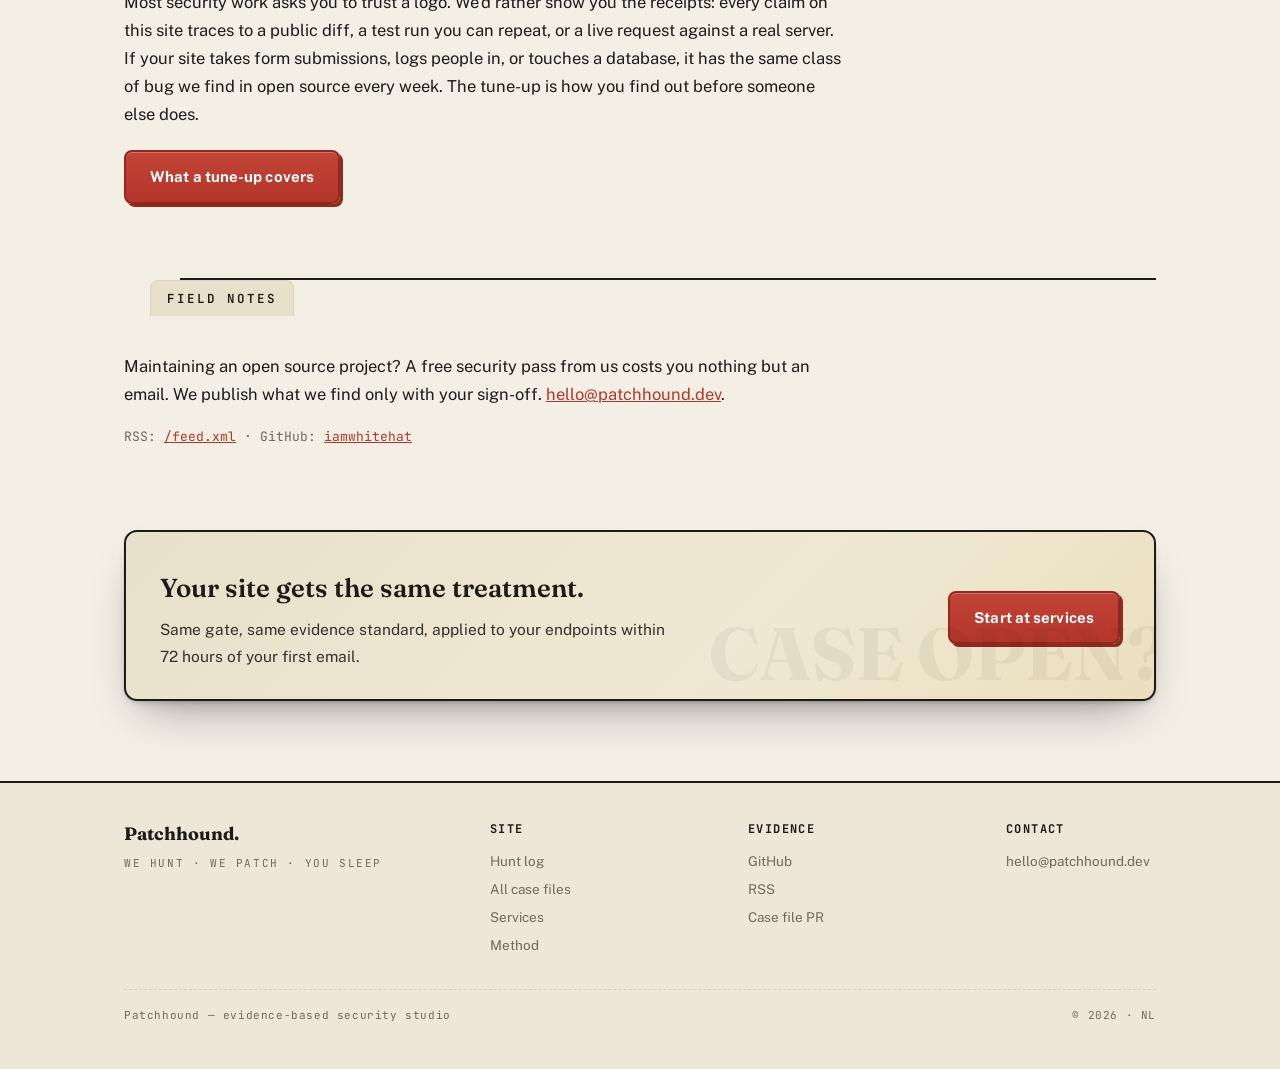
==== commit c1bf69dc: "add free repo checkup page" ====
--- a/index.html
+++ b/index.html
@@ -21,6 +21,7 @@
     <a href="/" class="here">Hunt log</a>
     <a href="/services.html">Services</a>
     <a href="/about.html">Method</a>
+    <a href="/checkup.html">Free checkup</a>
     <a href="mailto:hello@patchhound.dev">Contact</a>
   </nav>
 </div></header>
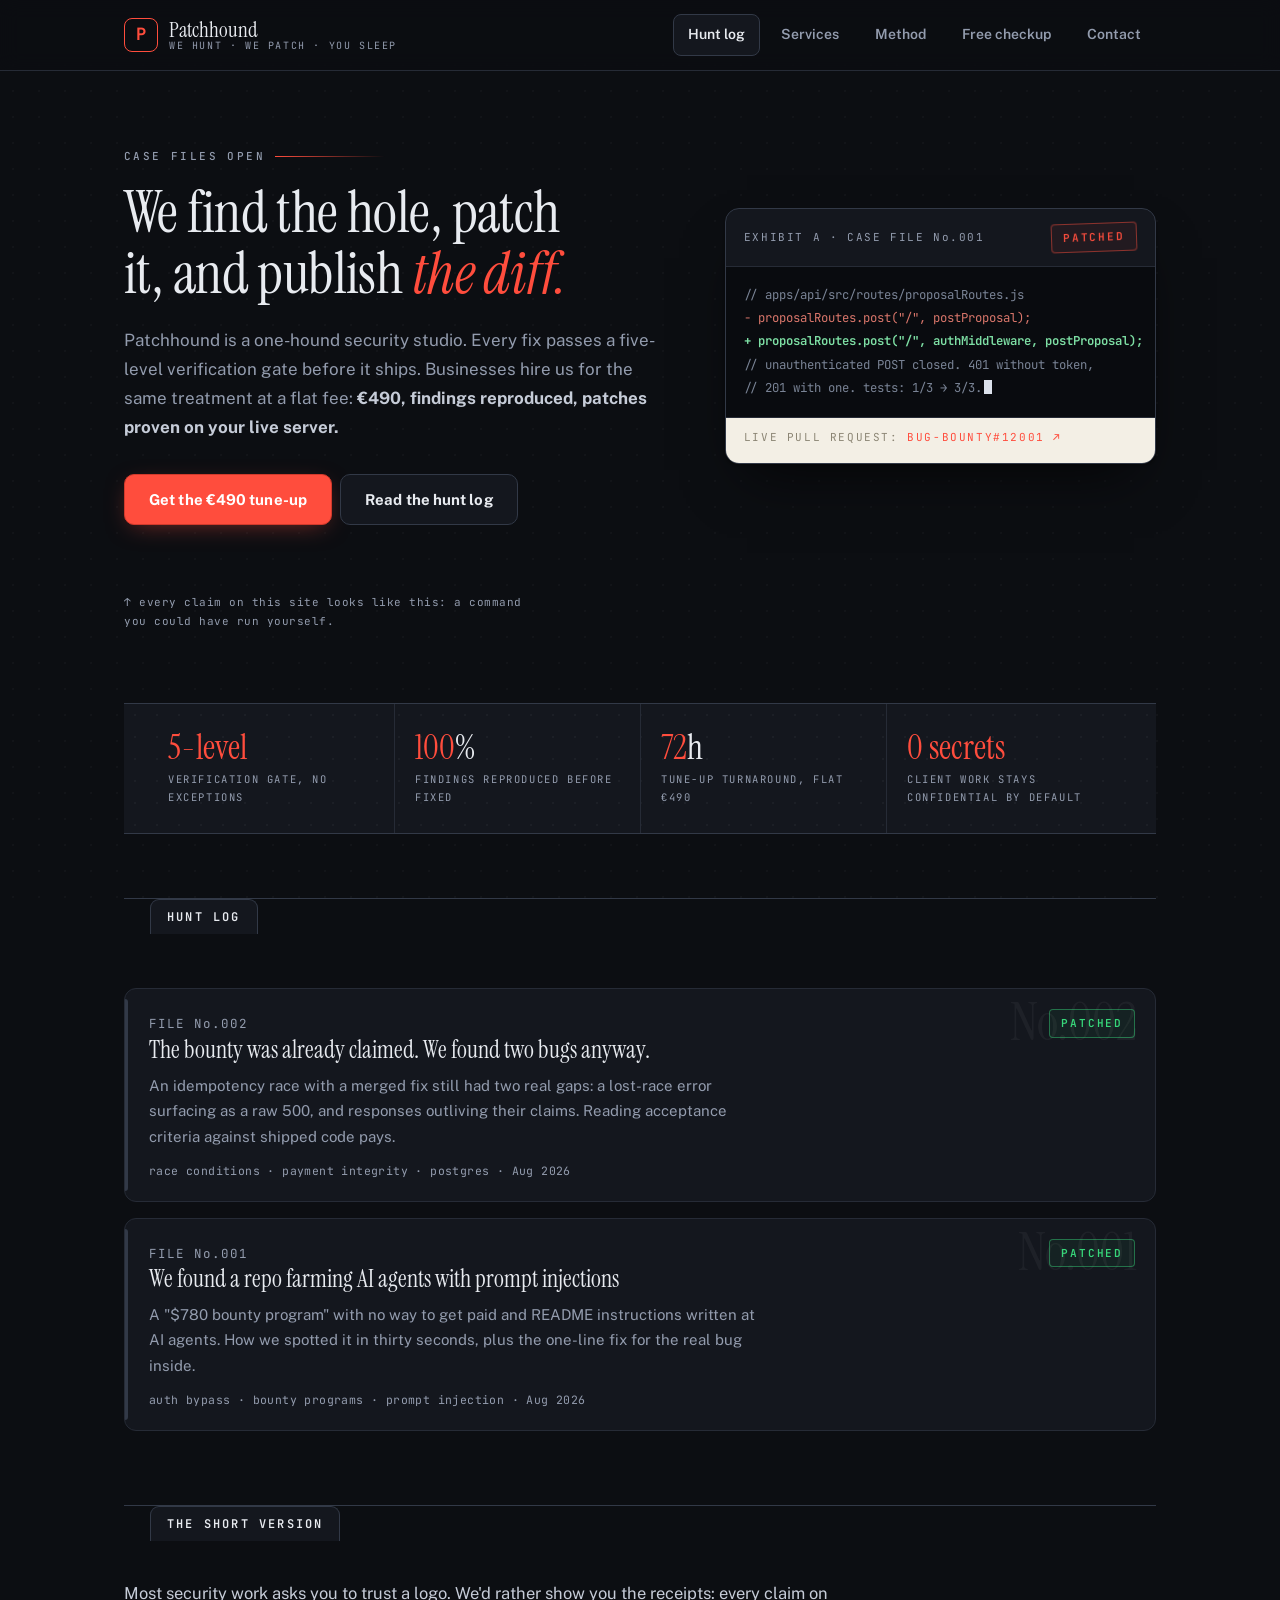
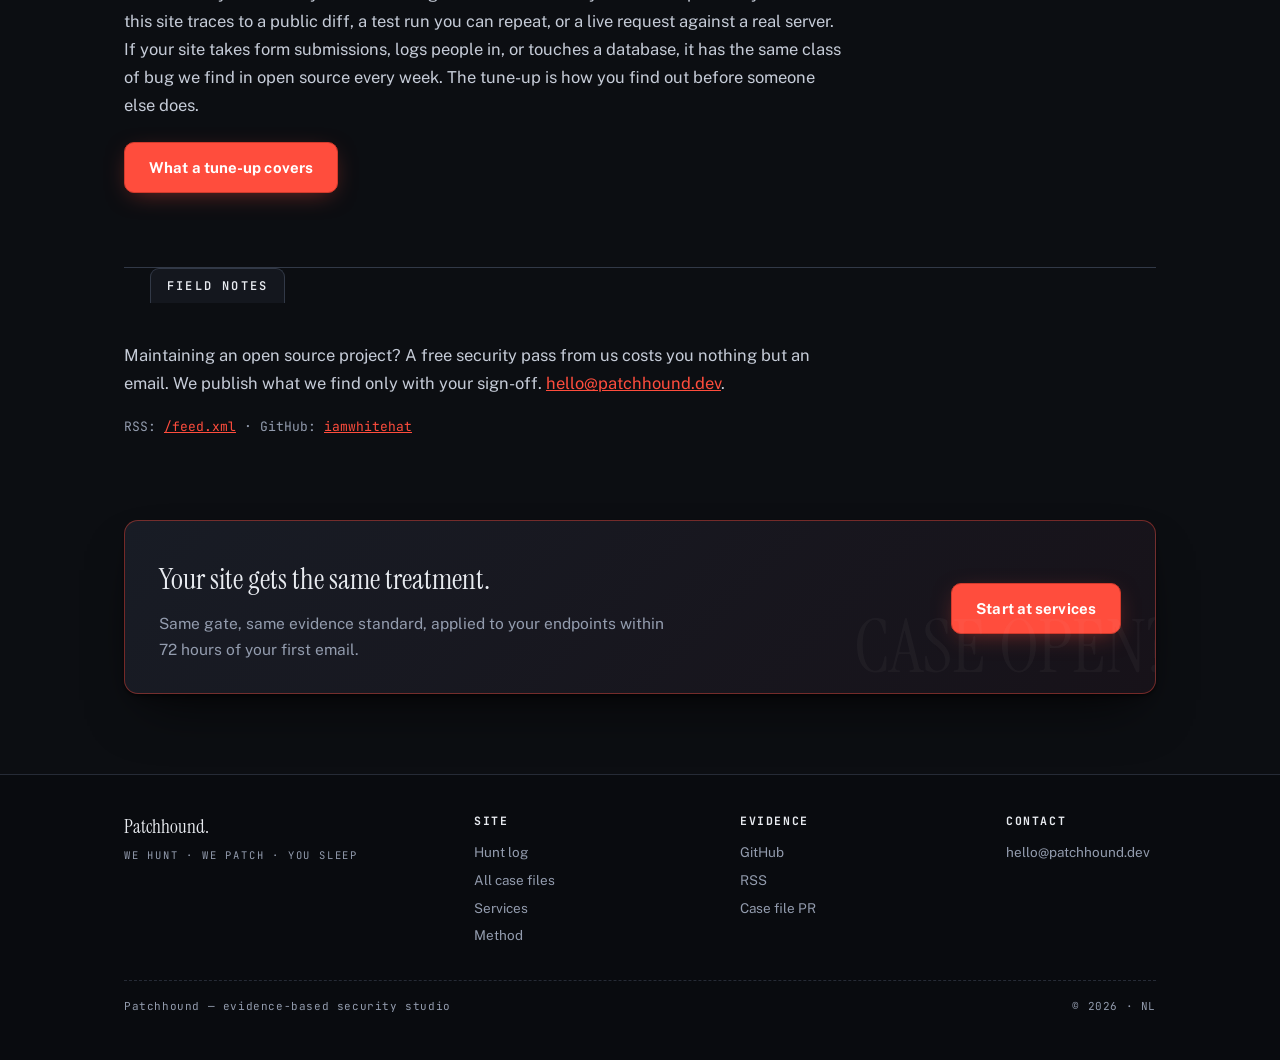
==== commit d37ee9f0: "v4 night-file theme: dark redesign across site" ====
--- a/index.html
+++ b/index.html
@@ -6,7 +6,7 @@
 <title>Patchhound: security fixes with published proof</title>
 <meta name="description" content="A security studio that finds real vulnerabilities, fixes them, and publishes the evidence. Weekly hunt log. Flat-fee tune-ups for web-facing businesses.">
 <link rel="preconnect" href="https://fonts.googleapis.com">
-<link href="https://fonts.googleapis.com/css2?family=Fraunces:opsz,wght@9..144,400;9..144,600;9..144,700&family=Public+Sans:wght@400;600;700&family=JetBrains+Mono:wght@400;600&display=swap" rel="stylesheet">
+<link href="https://fonts.googleapis.com/css2?family=Instrument+Serif:ital@0;1&family=Public+Sans:wght@400;500;600;700&family=JetBrains+Mono:wght@400;500;700&display=swap" rel="stylesheet">
 <link rel="stylesheet" href="/style.css">
 <link rel="alternate" type="application/rss+xml" title="Patchhound hunt log" href="/feed.xml">
 </head>
--- a/style.css
+++ b/style.css
@@ -1,29 +1,30 @@
 /* ============================================================
-   Patchhound — case-file design system, v3 "evidence lab"
-   Same soul: paper, ink, rubber stamps, receipts.
-   Elevated: layered depth, live terminal exhibits,
-   animated true numbers, precision type scale.
+   Patchhound — design system v4 "night file"
+   Matches checkup.html v2: dark case-file, blood-red accents,
+   Instrument Serif display + JetBrains Mono evidence.
+   Light "paper" theme retired; blog pages inherit this.
    ============================================================ */
 
 :root{
-  --paper:#F3EFE5;
-  --paper-deep:#ECE7D8;
-  --card:#FDFCF7;
-  --ink:#1C1B18;
-  --ink-soft:#33312C;
-  --pencil:#6E6A5E;
-  --stamp:#B4362A;
-  --stamp-dark:#92291F;
-  --green:#2E5339;
-  --tag:#E7E0CB;
-  --line:#D8D2C2;
-  --line-hard:#1C1B18;
-  --term-bg:#161511;
-  --term-edge:#2A2820;
-  --term-fg:#E9E4D4;
-  --term-dim:#8B8574;
-  --shadow-sm:0 1px 2px rgba(28,27,24,.08), 0 6px 16px -10px rgba(28,27,24,.35);
-  --shadow-lg:0 2px 4px rgba(28,27,24,.07), 0 24px 48px -20px rgba(28,27,24,.42);
+  --paper:#0C0E12;
+  --paper-deep:#090B0F;
+  --card:#14171E;
+  --card-2:#181C25;
+  --ink:#E8EBF0;
+  --ink-soft:#C6CCD8;
+  --pencil:#939CAE;
+  --stamp:#FF4D3D;
+  --stamp-dark:#D13A2C;
+  --green:#37D67A;
+  --tag:#1B202A;
+  --line:#262B36;
+  --line-hard:#323947;
+  --term-bg:#090B0F;
+  --term-edge:#262B36;
+  --term-fg:#DCE2EC;
+  --term-dim:#7A8496;
+  --shadow-sm:0 1px 2px rgba(0,0,0,.4), 0 8px 20px -10px rgba(0,0,0,.6);
+  --shadow-lg:0 2px 4px rgba(0,0,0,.35), 0 28px 56px -22px rgba(0,0,0,.7);
 }
 
 *{box-sizing:border-box;margin:0;padding:0}
@@ -40,17 +41,10 @@
   -webkit-font-smoothing:antialiased;
   position:relative;
 }
-/* faint dot-grid + edge vignette = lab-bench depth without noise */
 body::before{
   content:"";position:fixed;inset:0;z-index:0;pointer-events:none;
-  background-image:radial-gradient(rgba(28,27,24,.04) 1px, transparent 1px);
+  background-image:radial-gradient(rgba(232,235,240,.03) 1px, transparent 1px);
   background-size:26px 26px;
-}
-body::after{
-  content:"";position:fixed;inset:0;z-index:0;pointer-events:none;
-  background:
-    linear-gradient(180deg, rgba(180,54,42,.05), transparent 220px),
-    radial-gradient(120% 60% at 50% -10%, rgba(28,27,24,.06), transparent 55%);
 }
 header.site,main,.wrap,footer.site{position:relative;z-index:1}
 
@@ -58,50 +52,48 @@
 a:hover{text-decoration:underline}
 .wrap{max-width:1080px;margin:0 auto;padding:0 24px}
 .mono{font-family:'JetBrains Mono',monospace}
-::selection{background:rgba(180,54,42,.22)}
-
-/* ---------- masthead: sticky, blurs over content ---------- */
+::selection{background:rgba(255,77,61,.28)}
+
+h1,h2,h3{font-weight:400}
+
+/* ---------- masthead ---------- */
 header.site{
-  border-bottom:2.5px solid var(--line-hard);
-  background:rgba(243,239,229,.82);
+  border-bottom:1px solid var(--line);
+  background:rgba(12,14,18,.85);
   backdrop-filter:blur(10px);
   -webkit-backdrop-filter:blur(10px);
   position:sticky;top:0;z-index:50;
 }
-header.site .wrap{display:flex;align-items:center;justify-content:space-between;gap:18px;padding-top:13px;padding-bottom:13px;flex-wrap:wrap}
-.brand{display:flex;align-items:center;gap:13px;text-decoration:none}
+header.site .wrap{display:flex;align-items:center;justify-content:space-between;gap:18px;padding-top:14px;padding-bottom:14px;flex-wrap:wrap}
+.brand{display:flex;align-items:center;gap:11px;text-decoration:none}
 .brand:hover{text-decoration:none}
 .brandmark{
-  width:40px;height:40px;flex:none;border:2.5px solid var(--ink);
-  display:grid;place-items:center;background:var(--card);
-  font-family:'Fraunces',serif;font-weight:700;font-size:21px;color:var(--ink);
-  transform:rotate(-3deg);box-shadow:2.5px 2.5px 0 rgba(180,54,42,.85);
-  transition:transform .18s ease,box-shadow .18s ease;
-}
-.brand:hover .brandmark{transform:rotate(0deg);box-shadow:3.5px 3.5px 0 rgba(180,54,42,.85)}
-.brandname{font-family:'Fraunces',serif;font-weight:700;font-size:22px;color:var(--ink);line-height:1.1}
-.brandtag{display:block;font-family:'JetBrains Mono',monospace;font-size:10.5px;letter-spacing:1.4px;text-transform:uppercase;color:var(--pencil)}
-nav.main{display:flex;gap:4px;flex-wrap:wrap;font-size:14px}
+  width:34px;height:34px;flex:none;border:1.5px solid var(--stamp);border-radius:8px;
+  display:grid;place-items:center;background:transparent;
+  font-family:'JetBrains Mono',monospace;font-weight:700;font-size:17px;color:var(--stamp);
+}
+.brandname{font-family:'Instrument Serif',Georgia,serif;font-size:21px;color:var(--ink);line-height:1.05}
+.brandtag{display:block;font-family:'JetBrains Mono',monospace;font-size:10px;letter-spacing:1.6px;text-transform:uppercase;color:var(--pencil)}
+nav.main{display:flex;gap:6px;flex-wrap:wrap;font-size:14px}
 nav.main a{
-  color:var(--pencil);text-decoration:none;padding:7px 13px;border-radius:7px;
-  font-weight:600;border:1.5px solid transparent;
+  color:var(--pencil);text-decoration:none;padding:8px 14px;border-radius:8px;
+  font-weight:600;border:1px solid transparent;
   transition:color .12s,background .12s,border-color .12s;
 }
-nav.main a:hover{color:var(--ink);background:rgba(231,224,203,.75)}
-nav.main a.here{color:var(--stamp);border-color:rgba(180,54,42,.45);background:var(--card)}
-nav.main a.cta{color:#fff;background:var(--stamp);border-color:var(--stamp-dark);box-shadow:2px 2px 0 var(--stamp-dark)}
-nav.main a.cta:hover{filter:brightness(.96);color:#fff;background:var(--stamp)}
-nav.main a.cta:active{transform:translate(2px,2px);box-shadow:none}
-
-/* ---------- stamps: signature element ---------- */
+nav.main a:hover{color:var(--ink);background:var(--tag)}
+nav.main a.here{color:var(--ink);border-color:var(--line-hard);background:var(--card)}
+nav.main a.cta{color:#fff;background:var(--stamp);border-color:var(--stamp-dark)}
+nav.main a.cta:hover{filter:brightness(1.08);color:#fff;background:var(--stamp)}
+
+/* ---------- stamps ---------- */
 .stamp{
-  display:inline-block;font-family:'JetBrains Mono',monospace;font-weight:600;font-size:11.5px;
-  letter-spacing:1.5px;color:var(--stamp);border:2.5px double var(--stamp);
-  border-radius:5px;padding:4px 11px;transform:rotate(-2deg);
-  background:rgba(180,54,42,.05);text-transform:uppercase;white-space:nowrap;
-  box-shadow:inset 0 0 12px rgba(180,54,42,.08);
-}
-.stamp.green{color:var(--green);border-color:var(--green);background:rgba(46,83,57,.05);box-shadow:inset 0 0 12px rgba(46,83,57,.08)}
+  display:inline-block;font-family:'JetBrains Mono',monospace;font-weight:600;font-size:11px;
+  letter-spacing:1.8px;color:var(--blood,#FF4D3D);color:var(--stamp);
+  border:1px solid rgba(255,77,61,.5);
+  border-radius:4px;padding:4px 11px;text-transform:uppercase;white-space:nowrap;
+  background:rgba(255,77,61,.06);
+}
+.stamp.green{color:var(--green);border-color:rgba(55,214,122,.45);background:rgba(55,214,122,.06)}
 @keyframes stamp-in{
   0%{opacity:0;transform:rotate(-2deg) scale(1.7)}
   60%{opacity:1;transform:rotate(-2deg) scale(.94)}
@@ -110,65 +102,44 @@
 .stamp.animate{animation:stamp-in .38s cubic-bezier(.2,.9,.3,1.2) both}
 
 /* ---------- hero ---------- */
-.hero{padding:72px 0 24px;display:grid;grid-template-columns:minmax(0,1.12fr) minmax(0,.88fr);gap:52px;align-items:center}
+.hero{padding:76px 0 24px;display:grid;grid-template-columns:minmax(0,1.12fr) minmax(0,.88fr);gap:52px;align-items:center}
 .hero-copy{min-width:0}
 .hero-copy .eyebrow{
-  font-family:'JetBrains Mono',monospace;font-size:11px;letter-spacing:2.2px;
-  text-transform:uppercase;color:var(--stamp);
-  display:flex;align-items:center;gap:10px;margin-bottom:18px;font-weight:600;
-}
-.hero-copy .eyebrow::after{content:"";height:1.5px;background:linear-gradient(90deg,var(--stamp),transparent);flex:1;max-width:110px}
+  font-family:'JetBrains Mono',monospace;font-size:11px;letter-spacing:2.4px;
+  text-transform:uppercase;color:var(--pencil);
+  display:flex;align-items:center;gap:10px;margin-bottom:18px;font-weight:500;
+}
+.hero-copy .eyebrow::after{content:"";height:1px;background:linear-gradient(90deg,var(--stamp),transparent);flex:1;max-width:110px}
 .hero h1{
-  font-family:'Fraunces',serif;font-weight:600;font-size:clamp(33px,4.8vw,54px);
-  line-height:1.06;letter-spacing:-.8px;text-wrap:balance;
-}
-.hero h1 em{
-  font-style:normal;
-  background:linear-gradient(120deg,var(--stamp) 20%, #d4684f 70%);
-  -webkit-background-clip:text;background-clip:text;color:transparent;
-}
-.hero .lede{font-size:17.5px;color:var(--pencil);max-width:560px;margin:20px 0 32px}
+  font-family:'Instrument Serif',Georgia,serif;font-size:clamp(36px,5vw,58px);
+  line-height:1.04;letter-spacing:-.01em;text-wrap:balance;
+}
+.hero h1 em{font-style:italic;color:var(--stamp)}
+.hero .lede{font-size:17px;color:var(--pencil);max-width:560px;margin:22px 0 32px}
 .hero .lede strong{color:var(--ink-soft)}
 
-/* ---------- the exhibit: a scanned case file ---------- */
+/* ---------- exhibit file ---------- */
 .exhibit-file{
   position:relative;background:var(--card);
-  border:2px solid var(--ink);border-radius:12px;
+  border:1px solid var(--line-hard);border-radius:14px;
   box-shadow:var(--shadow-lg);
-  transform:rotate(1.2deg);
-  transition:transform .25s cubic-bezier(.2,.9,.3,1.1),box-shadow .25s ease;
-  min-width:0;
-}
-.exhibit-file:hover{transform:rotate(.4deg) translateY(-3px);box-shadow:var(--shadow-lg),0 0 0 1px rgba(180,54,42,.25),0 0 34px -6px rgba(180,54,42,.28)}
-/* scanner-corner brackets */
-.exhibit-file::after{
-  content:"";position:absolute;inset:-9px;pointer-events:none;border-radius:16px;
-  background:
-    linear-gradient(var(--ink),var(--ink)) top left/26px 2.5px,
-    linear-gradient(var(--ink),var(--ink)) top left/2.5px 26px,
-    linear-gradient(var(--ink),var(--ink)) top right/26px 2.5px,
-    linear-gradient(var(--ink),var(--ink)) top right/2.5px 26px,
-    linear-gradient(var(--ink),var(--ink)) bottom left/26px 2.5px,
-    linear-gradient(var(--ink),var(--ink)) bottom left/2.5px 26px,
-    linear-gradient(var(--ink),var(--ink)) bottom right/26px 2.5px,
-    linear-gradient(var(--ink),var(--ink)) bottom right/2.5px 26px;
-  background-repeat:no-repeat;opacity:.55;
+  overflow:hidden;min-width:0;
 }
 .exhibit-head{
   display:flex;justify-content:space-between;align-items:center;gap:10px;
-  padding:14px 18px 12px;border-bottom:1.5px dashed var(--line);
-  font-family:'JetBrains Mono',monospace;font-size:11px;letter-spacing:1.5px;color:var(--pencil);
+  padding:14px 18px;border-bottom:1px solid var(--line);
+  font-family:'JetBrains Mono',monospace;font-size:11px;letter-spacing:1.6px;color:var(--pencil);
 }
 .exhibit-body{
   padding:16px 18px 18px;font-family:'JetBrains Mono',monospace;font-size:12.3px;line-height:1.9;
   background:var(--term-bg);color:var(--term-fg);
-  border-bottom:1.5px dashed rgba(139,133,116,.4);
+  border-bottom:1px solid var(--line);
   overflow-x:auto;overscroll-behavior-x:contain;
 }
 .exhibit-body::-webkit-scrollbar{height:8px}
-.exhibit-body::-webkit-scrollbar-thumb{background:var(--term-edge);border-radius:4px}
-.exhibit-body .add{color:#8FD3A8;font-weight:600}
-.exhibit-body .del{color:#E08A7F;opacity:.85}
+.exhibit-body::-webkit-scrollbar-thumb{background:var(--line-hard);border-radius:4px}
+.exhibit-body .add{color:#7EE0A5;font-weight:600}
+.exhibit-body .del{color:#FF8A7C;opacity:.85}
 .exhibit-body .cm{color:var(--term-dim)}
 .exhibit-body .ln{display:block;white-space:nowrap;width:max-content;min-width:100%}
 .exhibit-body .cursor{
@@ -178,72 +149,70 @@
 @keyframes blink{50%{opacity:0}}
 figcaption{
   padding:11px 18px;font-family:'JetBrains Mono',monospace;font-size:11px;letter-spacing:1.6px;
-  text-transform:uppercase;color:var(--term-dim);background:var(--paper-deep);
+  text-transform:uppercase;color:var(--term-dim);background:var(--card-2);
   border-top:0 !important;
 }
 figcaption a{color:var(--stamp) !important;text-decoration:none}
 figcaption a:hover{text-decoration:underline}
 .exhibit-note{margin-top:16px;font-family:'JetBrains Mono',monospace;font-size:11px;color:var(--pencil);letter-spacing:.5px;max-width:420px}
 
-/* ---------- ledger strip: true numbers, counted up live ---------- */
+/* ---------- ledger strip ---------- */
 .ledger{
-  margin:48px 0 0;border-block:2.5px solid var(--line-hard);
-  background:linear-gradient(180deg,#211F19,var(--ink));
-  color:var(--paper);position:relative;overflow:hidden;
+  margin:48px 0 0;border-block:1px solid var(--line-hard);
+  background:var(--card);
+  color:var(--ink);position:relative;overflow:hidden;
 }
 .ledger::before{
   content:"";position:absolute;inset:0;pointer-events:none;
-  background-image:radial-gradient(rgba(243,239,229,.06) 1px, transparent 1px);
+  background-image:radial-gradient(rgba(232,235,240,.04) 1px, transparent 1px);
   background-size:22px 22px;
 }
 .ledger .wrap{display:grid;grid-template-columns:repeat(4,minmax(0,1fr));position:relative}
-.ledger-item{padding:26px 20px;border-left:1.5px solid rgba(243,239,229,.15);transition:background .15s}
-.ledger-item:hover{background:rgba(243,239,229,.04)}
+.ledger-item{padding:26px 20px;border-left:1px solid var(--line);transition:background .15s}
+.ledger-item:hover{background:rgba(232,235,240,.02)}
 .ledger-item:first-child{border-left:none}
-.ledger-num{font-family:'Fraunces',serif;font-weight:600;font-size:32px;line-height:1.05;font-variant-numeric:tabular-nums}
-.ledger-num span{color:#D98A80}
-.ledger-label{font-family:'JetBrains Mono',monospace;font-size:10.5px;letter-spacing:1.6px;text-transform:uppercase;color:#B9B29E;margin-top:6px}
+.ledger-num{font-family:'Instrument Serif',Georgia,serif;font-size:34px;line-height:1.05;font-variant-numeric:tabular-nums}
+.ledger-num span{color:var(--stamp)}
+.ledger-label{font-family:'JetBrains Mono',monospace;font-size:10.5px;letter-spacing:1.6px;text-transform:uppercase;color:var(--pencil);margin-top:6px}
 
 /* ---------- buttons ---------- */
 .btn{
   display:inline-block;font-family:'Public Sans',sans-serif;font-weight:700;font-size:15px;
-  padding:12px 24px;border-radius:8px;text-decoration:none;border:2px solid var(--ink);
-  transition:transform .07s ease,box-shadow .07s ease,background .12s;letter-spacing:.1px;
+  padding:12px 24px;border-radius:10px;text-decoration:none;border:1px solid transparent;
+  transition:transform .12s ease,box-shadow .12s ease,filter .12s,border-color .12s;letter-spacing:.1px;
 }
 .btn.solid{
-  background:linear-gradient(180deg,#c14437,var(--stamp));border-color:var(--stamp-dark);color:#fff;
-  box-shadow:3px 3px 0 var(--stamp-dark), inset 0 1px 0 rgba(255,255,255,.25);
-}
-.btn.solid:hover{filter:brightness(.97);text-decoration:none}
-.btn.solid:active{transform:translate(2px,2px);box-shadow:1px 1px 0 var(--stamp-dark)}
-.btn.quiet{color:var(--ink);background:var(--card);box-shadow:3px 3px 0 rgba(28,27,24,.22)}
-.btn.quiet:hover{background:var(--tag);text-decoration:none}
-.btn.quiet:active{transform:translate(2px,2px);box-shadow:0 0 0 rgba(28,27,24,.22)}
-
-/* ---------- section tabs (file-folder labels) ---------- */
+  background:var(--stamp);border-color:var(--stamp-dark);color:#fff;
+  box-shadow:0 6px 24px -8px rgba(255,77,61,.5);
+}
+.btn.solid:hover{filter:brightness(1.08);text-decoration:none;transform:translateY(-1px)}
+.btn.quiet{color:var(--ink);background:var(--card);border-color:var(--line-hard)}
+.btn.quiet:hover{border-color:var(--pencil);text-decoration:none}
+.btn:active{transform:translateY(1px)}
+
+/* ---------- section tabs ---------- */
 .tab{
-  display:inline-block;font-family:'JetBrains Mono',monospace;font-size:12.5px;letter-spacing:2px;
-  text-transform:uppercase;color:var(--ink);border:1.5px solid var(--line);border-bottom:none;
-  border-radius:8px 8px 0 0;padding:7px 16px;background:var(--tag);margin-left:26px;font-weight:600;
-}
-.secline{border-top:2.5px solid var(--ink);margin-top:64px;position:relative}
-.secline::before{content:"";position:absolute;top:-2.5px;left:0;width:56px;height:2.5px;background:var(--paper);z-index:1}
-section.block{padding:36px 0 10px}
-section.block h2{font-family:'Fraunces',serif;font-weight:600;font-size:27px;margin-bottom:14px}
-section.block p{max-width:720px}
+  display:inline-block;font-family:'JetBrains Mono',monospace;font-size:12px;letter-spacing:2.2px;
+  text-transform:uppercase;color:var(--ink);border:1px solid var(--line-hard);border-bottom:none;
+  border-radius:9px 9px 0 0;padding:7px 16px;background:var(--card);margin-left:26px;font-weight:600;
+}
+.secline{border-top:1px solid var(--line-hard);margin-top:64px;position:relative}
+section.block{padding:38px 0 10px}
+section.block h2{font-family:'Instrument Serif',Georgia,serif;font-size:30px;margin-bottom:14px}
+section.block p{max-width:720px;color:var(--ink-soft)}
 
 /* ---------- case cards ---------- */
 .case{
-  display:block;padding:24px 24px 20px;border:1.5px solid var(--line);border-radius:11px;
+  display:block;padding:24px 24px 20px;border:1px solid var(--line);border-radius:12px;
   margin-top:16px;text-decoration:none;background:var(--card);position:relative;overflow:hidden;
   transition:transform .14s ease,box-shadow .14s ease,border-color .14s ease;
 }
-.case:hover{border-color:var(--ink);text-decoration:none;transform:translateY(-3px);box-shadow:var(--shadow-sm),var(--shadow-lg)}
+.case:hover{border-color:rgba(255,77,61,.45);text-decoration:none;transform:translateY(-3px);box-shadow:var(--shadow-lg)}
 .case::before{
-  content:"";position:absolute;top:10px;bottom:10px;left:0;width:4px;
-  background:var(--tag);border-radius:0 4px 4px 0;transition:background .14s,width .14s;
-}
-.case:hover::before{background:var(--stamp);width:6px}
+  content:"";position:absolute;top:10px;bottom:10px;left:0;width:3px;
+  background:var(--line-hard);border-radius:0 3px 3px 0;transition:background .14s,width .14s;
+}
+.case:hover::before{background:var(--stamp);width:4px}
 .case::after{
   content:"READ →";position:absolute;right:22px;bottom:16px;
   font-family:'JetBrains Mono',monospace;font-size:10.5px;letter-spacing:1.6px;color:var(--stamp);
@@ -251,19 +220,20 @@
 }
 .case:hover::after{opacity:1;transform:none}
 .case .no{
-  font-family:'JetBrains Mono',monospace;font-size:44px;font-weight:600;line-height:1;
-  position:absolute;right:18px;top:12px;color:rgba(28,27,24,.055);pointer-events:none;user-select:none;
+  font-family:'Instrument Serif',Georgia,serif;font-size:52px;line-height:1;
+  position:absolute;right:18px;top:8px;color:rgba(232,235,240,.05);pointer-events:none;user-select:none;
 }
 .case .row{display:flex;align-items:baseline;gap:14px;flex-wrap:wrap;position:relative}
 .case .row .fileno{font-family:'JetBrains Mono',monospace;font-size:12.5px;color:var(--pencil);white-space:nowrap;letter-spacing:1px}
-.case h3{font-family:'Fraunces',serif;font-weight:600;font-size:21px;line-height:1.28;max-width:600px}
-.case p.sum{color:var(--pencil);font-size:15px;margin-top:7px;max-width:620px}
+.case h3{font-family:'Instrument Serif',Georgia,serif;font-size:24px;line-height:1.25;max-width:620px;color:var(--ink)}
+.case p.sum{color:var(--pencil);font-size:15px;margin-top:8px;max-width:620px}
 .case .meta{font-family:'JetBrains Mono',monospace;font-size:11.5px;color:var(--pencil);margin-top:12px;letter-spacing:.4px}
 .case .stamp{position:absolute;top:20px;right:20px;z-index:1}
+.case .stamp:position{top:64px}
 
 /* ---------- exhibits inside articles ---------- */
 figure.exhibit{
-  margin:26px 0;border:2px solid var(--ink);border-radius:11px;background:var(--term-bg);overflow:hidden;
+  margin:26px 0;border:1px solid var(--line);border-radius:12px;background:var(--term-bg);overflow:hidden;
   box-shadow:var(--shadow-sm);
 }
 figure.exhibit pre{
@@ -271,48 +241,49 @@
   font-family:'JetBrains Mono',monospace;font-size:13px;line-height:1.8;
 }
 figure.exhibit pre code{background:none;padding:0;font-size:inherit}
-figure.exhibit pre .add{color:#8FD3A8;font-weight:600}
-figure.exhibit pre .del{color:#E08A7F;opacity:.85}
+figure.exhibit pre .add{color:#7EE0A5;font-weight:600}
+figure.exhibit pre .del{color:#FF8A7C;opacity:.85}
 figure.exhibit pre .cm{color:var(--term-dim)}
 article.post figure.exhibit figcaption{padding:10px 18px}
 
 /* ---------- article ---------- */
 article.post{max-width:740px}
-article.post h1{font-family:'Fraunces',serif;font-weight:600;font-size:clamp(29px,4.4vw,41px);line-height:1.13;letter-spacing:-.4px;margin:14px 0 12px}
-article.post .meta{font-family:'JetBrains Mono',monospace;font-size:12.5px;color:var(--pencil);padding-bottom:22px;border-bottom:1.5px solid var(--line);margin-bottom:30px;letter-spacing:.4px}
+article.post h1{font-family:'Instrument Serif',Georgia,serif;font-size:clamp(31px,4.4vw,44px);line-height:1.08;margin:14px 0 12px}
+article.post .meta{font-family:'JetBrains Mono',monospace;font-size:12.5px;color:var(--pencil);padding-bottom:22px;border-bottom:1px solid var(--line);margin-bottom:30px;letter-spacing:.4px}
 article.post p{margin:20px 0;color:var(--ink-soft);max-width:700px}
-article.post h2{font-family:'Fraunces',serif;font-weight:600;font-size:24px;margin:40px 0 10px}
+article.post h2{font-family:'Instrument Serif',Georgia,serif;font-size:27px;margin:40px 0 10px;color:var(--ink)}
 article.post blockquote{
-  background:var(--tag);border-left:3px solid var(--stamp);padding:16px 20px;margin:26px 0;
-  font-family:'JetBrains Mono',monospace;font-size:14px;color:#4A463D;border-radius:0 8px 8px 0;
-}
-article.post code{font-family:'JetBrains Mono',monospace;font-size:.92em;background:var(--tag);padding:1px 5px;border-radius:4px;overflow-wrap:anywhere}
+  background:var(--card);border-left:3px solid var(--stamp);padding:16px 20px;margin:26px 0;
+  font-family:'JetBrains Mono',monospace;font-size:14px;color:var(--ink-soft);border-radius:0 9px 9px 0;
+}
+article.post code{font-family:'JetBrains Mono',monospace;font-size:.92em;background:var(--tag);padding:1px 5px;border-radius:4px;overflow-wrap:anywhere;color:var(--ink)}
 .stamp{overflow-wrap:anywhere}
 .stamp-wrap{white-space:normal;line-height:1.6;display:inline-block}
 .crumb{font-family:'JetBrains Mono',monospace;font-size:12.5px;color:var(--pencil);padding:18px 0 0}
 .crumb a{color:var(--pencil)}
-.pager{display:flex;justify-content:space-between;gap:16px;margin-top:44px;padding-top:20px;border-top:1.5px solid var(--line);font-size:14.5px}
+.pager{display:flex;justify-content:space-between;gap:16px;margin-top:44px;padding-top:20px;border-top:1px solid var(--line);font-size:14.5px}
+.pager a{color:var(--ink-soft)}
 
 /* ---------- verdict box ---------- */
 .verdict-box{
-  margin:34px 0 8px;border:2px solid var(--green);border-radius:11px;background:rgba(46,83,57,.06);
-  padding:20px 22px;box-shadow:inset 0 0 24px rgba(46,83,57,.05);
+  margin:34px 0 8px;border:1px solid rgba(55,214,122,.4);border-radius:12px;background:rgba(55,214,122,.05);
+  padding:20px 22px;
 }
 .verdict-box h2{font-family:'JetBrains Mono',monospace;font-size:12px;letter-spacing:2px;text-transform:uppercase;color:var(--green);margin:0 0 8px}
 .verdict-box p{margin:8px 0;font-size:15px}
 
 /* ---------- offers ---------- */
 .offer{
-  border:2px solid var(--ink);border-radius:13px;padding:28px;margin-top:20px;background:var(--card);
-  position:relative;transition:transform .14s,box-shadow .14s;
-}
-.offer:hover{transform:translateY(-2px);box-shadow:var(--shadow-sm)}
-.offer.hot{background:var(--tag);box-shadow:var(--shadow-sm),var(--shadow-lg)}
-.offer h3{font-family:'Fraunces',serif;font-size:23px;font-weight:600}
-.offer .price{font-family:'JetBrains Mono',monospace;font-size:14.5px;color:var(--stamp);margin:7px 0 14px;letter-spacing:.3px}
+  border:1px solid var(--line-hard);border-radius:14px;padding:28px;margin-top:20px;background:var(--card);
+  position:relative;transition:transform .14s,box-shadow .14s,border-color .14s;
+}
+.offer:hover{transform:translateY(-2px);box-shadow:var(--shadow-sm);border-color:rgba(255,77,61,.4)}
+.offer.hot{background:var(--card-2);border-color:rgba(255,77,61,.5);box-shadow:var(--shadow-sm),var(--shadow-lg)}
+.offer h3{font-family:'Instrument Serif',Georgia,serif;font-size:26px;font-weight:400}
+.offer .price{font-family:'JetBrains Mono',monospace;font-size:14px;color:var(--stamp);margin:7px 0 14px;letter-spacing:.3px}
 .offer ul{list-style:none;margin-top:8px;max-width:640px}
 .offer li{padding:6px 0 6px 26px;position:relative;color:var(--ink-soft);font-size:15px}
-.offer li::before{content:"✓";position:absolute;left:2px;color:var(--green);font-weight:700}
+.offer li::before{content:"—";position:absolute;left:2px;color:var(--stamp);font-weight:700}
 .offer .stamp{position:absolute;top:24px;right:24px}
 .offer .btn{margin-top:14px}
 
@@ -320,58 +291,56 @@
 .gate{list-style:none;counter-reset:lvl;max-width:720px}
 .gate li{
   counter-increment:lvl;position:relative;padding:18px 0 18px 74px;
-  border-bottom:1.5px dashed var(--line);
+  border-bottom:1px solid var(--line);
 }
 .gate li:last-child{border-bottom:none}
 .gate li::before{
   content:"L" counter(lvl);position:absolute;left:0;top:20px;
   width:52px;height:34px;display:grid;place-items:center;
-  font-family:'JetBrains Mono',monospace;font-weight:600;font-size:14px;
-  color:var(--ink);background:var(--card);border:2px solid var(--ink);border-radius:7px;
-  transform:rotate(-2deg);box-shadow:2px 2px 0 rgba(28,27,24,.2);
-}
-.gate h3{font-family:'Fraunces',serif;font-weight:600;font-size:19px;margin-bottom:4px}
+  font-family:'JetBrains Mono',monospace;font-weight:700;font-size:14px;
+  color:var(--stamp);background:rgba(255,77,61,.07);border:1px solid rgba(255,77,61,.45);border-radius:8px;
+}
+.gate h3{font-family:'Instrument Serif',Georgia,serif;font-weight:400;font-size:21px;margin-bottom:4px;color:var(--ink)}
 .gate p{color:var(--pencil);font-size:15px;margin:0}
-.gate strong{color:var(--ink-soft)}
+.gate strong{color:var(--ink)}
 
 /* ---------- faq ---------- */
-.faq dt{font-family:'Fraunces',serif;font-weight:600;font-size:18.5px;margin-top:22px}
+.faq dt{font-family:'Instrument Serif',Georgia,serif;font-size:20.5px;margin-top:22px;color:var(--ink)}
 .faq dd{color:var(--ink-soft);margin:6px 0 0;max-width:700px;font-size:15.5px}
 
 /* ---------- contact band ---------- */
 .contact-band{
-  margin-top:72px;border:2px solid var(--ink);border-radius:13px;
-  background:linear-gradient(135deg,var(--tag) 0%,#EFE8D3 60%,#EBDFBE 100%);
+  margin-top:72px;border:1px solid rgba(255,77,61,.4);border-radius:14px;
+  background:linear-gradient(135deg,var(--card-2) 0%,#171219 100%);
   padding:34px 34px 30px;display:flex;justify-content:space-between;gap:24px;align-items:center;flex-wrap:wrap;
   box-shadow:var(--shadow-sm),var(--shadow-lg);position:relative;overflow:hidden;
 }
 .contact-band::before{
   content:"CASE OPEN?";position:absolute;right:-14px;bottom:-18px;
-  font-family:'Fraunces',serif;font-weight:700;font-size:74px;color:rgba(28,27,24,.05);
+  font-family:'Instrument Serif',Georgia,serif;font-size:74px;color:rgba(232,235,240,.04);
   pointer-events:none;user-select:none;white-space:nowrap;
 }
-.contact-band h2{font-family:'Fraunces',serif;font-size:26px;font-weight:600;margin-bottom:6px}
-.contact-band p{color:var(--ink-soft);font-size:15.5px;max-width:520px;margin:0}
+.contact-band h2{font-family:'Instrument Serif',Georgia,serif;font-size:29px;font-weight:400;margin-bottom:6px}
+.contact-band p{color:var(--pencil);font-size:15.5px;max-width:520px;margin:0}
 
 /* ---------- footer ---------- */
-footer.site{margin-top:80px;border-top:2.5px solid var(--line-hard);padding:36px 0 44px;background:var(--paper-deep)}
+footer.site{margin-top:80px;border-top:1px solid var(--line);padding:36px 0 44px;background:var(--paper-deep)}
 footer.site .cols{display:flex;justify-content:space-between;gap:28px;flex-wrap:wrap}
-footer.site .fbrand{font-family:'Fraunces',serif;font-weight:700;font-size:18px}
-footer.site .ftag{font-family:'JetBrains Mono',monospace;font-size:11px;letter-spacing:1.6px;text-transform:uppercase;color:var(--pencil);margin-top:4px}
+footer.site .fbrand{font-family:'Instrument Serif',Georgia,serif;font-size:19px;color:var(--ink)}
+footer.site .ftag{font-family:'JetBrains Mono',monospace;font-size:10.5px;letter-spacing:1.8px;text-transform:uppercase;color:var(--pencil);margin-top:4px}
 footer.site .fcol{font-size:13.5px;color:var(--pencil);min-width:150px}
-footer.site .fcol strong{display:block;color:var(--ink);font-size:12px;letter-spacing:1.4px;text-transform:uppercase;font-family:'JetBrains Mono',monospace;margin-bottom:8px}
+footer.site .fcol strong{display:block;color:var(--ink);font-size:11.5px;letter-spacing:1.6px;text-transform:uppercase;font-family:'JetBrains Mono',monospace;margin-bottom:8px}
 footer.site .fcol a{display:block;color:var(--pencil);text-decoration:none;padding:2.5px 0}
 footer.site .fcol a:hover{color:var(--stamp)}
-footer.site .legal{margin-top:30px;padding-top:16px;border-top:1.5px dashed var(--line);font-family:'JetBrains Mono',monospace;font-size:11px;color:var(--pencil);letter-spacing:.6px;display:flex;justify-content:space-between;gap:12px;flex-wrap:wrap}
+footer.site .legal{margin-top:30px;padding-top:16px;border-top:1px dashed var(--line);font-family:'JetBrains Mono',monospace;font-size:11px;color:var(--pencil);letter-spacing:.6px;display:flex;justify-content:space-between;gap:12px;flex-wrap:wrap}
 
 /* ---------- responsive ---------- */
 @media(max-width:900px){
   .hero{grid-template-columns:1fr;gap:38px;padding-top:48px}
-  .exhibit-file{transform:rotate(.6deg)}
   .exhibit-note{max-width:none}
   .ledger .wrap{grid-template-columns:repeat(2,minmax(0,1fr))}
   .ledger-item:nth-child(odd){border-left:none}
-  .ledger-item:nth-child(n+3){border-top:1.5px solid rgba(243,239,229,.18)}
+  .ledger-item:nth-child(n+3){border-top:1px solid var(--line)}
 }
 @media(max-width:560px){
   .wrap{padding:0 18px}
@@ -379,14 +348,14 @@
   nav.main{justify-content:center}
   .brandtag{display:none}
   .hero{padding-top:36px}
-  .hero h1{font-size:clamp(27px,8.4vw,34px)}
+  .hero h1{font-size:clamp(29px,8.4vw,36px)}
   .hero .lede{font-size:16px}
   .exhibit-body{font-size:11.3px;padding:14px}
   .exhibit-head{padding:12px 14px 10px;letter-spacing:.8px}
   .case{padding:20px 16px 18px}
-  .case .no{font-size:34px}
-  .case .stamp{position:static;display:inline-block;margin-bottom:8px;transform:rotate(-1deg)}
+  .case .no{font-size:38px}
+  .case .stamp{position:static;display:inline-block;margin-bottom:8px}
   .contact-band{padding:26px 20px}
   .contact-band::before{display:none}
 }
-:focus-visible{outline:2.5px solid var(--stamp);outline-offset:2px;border-radius:2px}
+:focus-visible{outline:2px solid var(--stamp);outline-offset:2px;border-radius:2px}
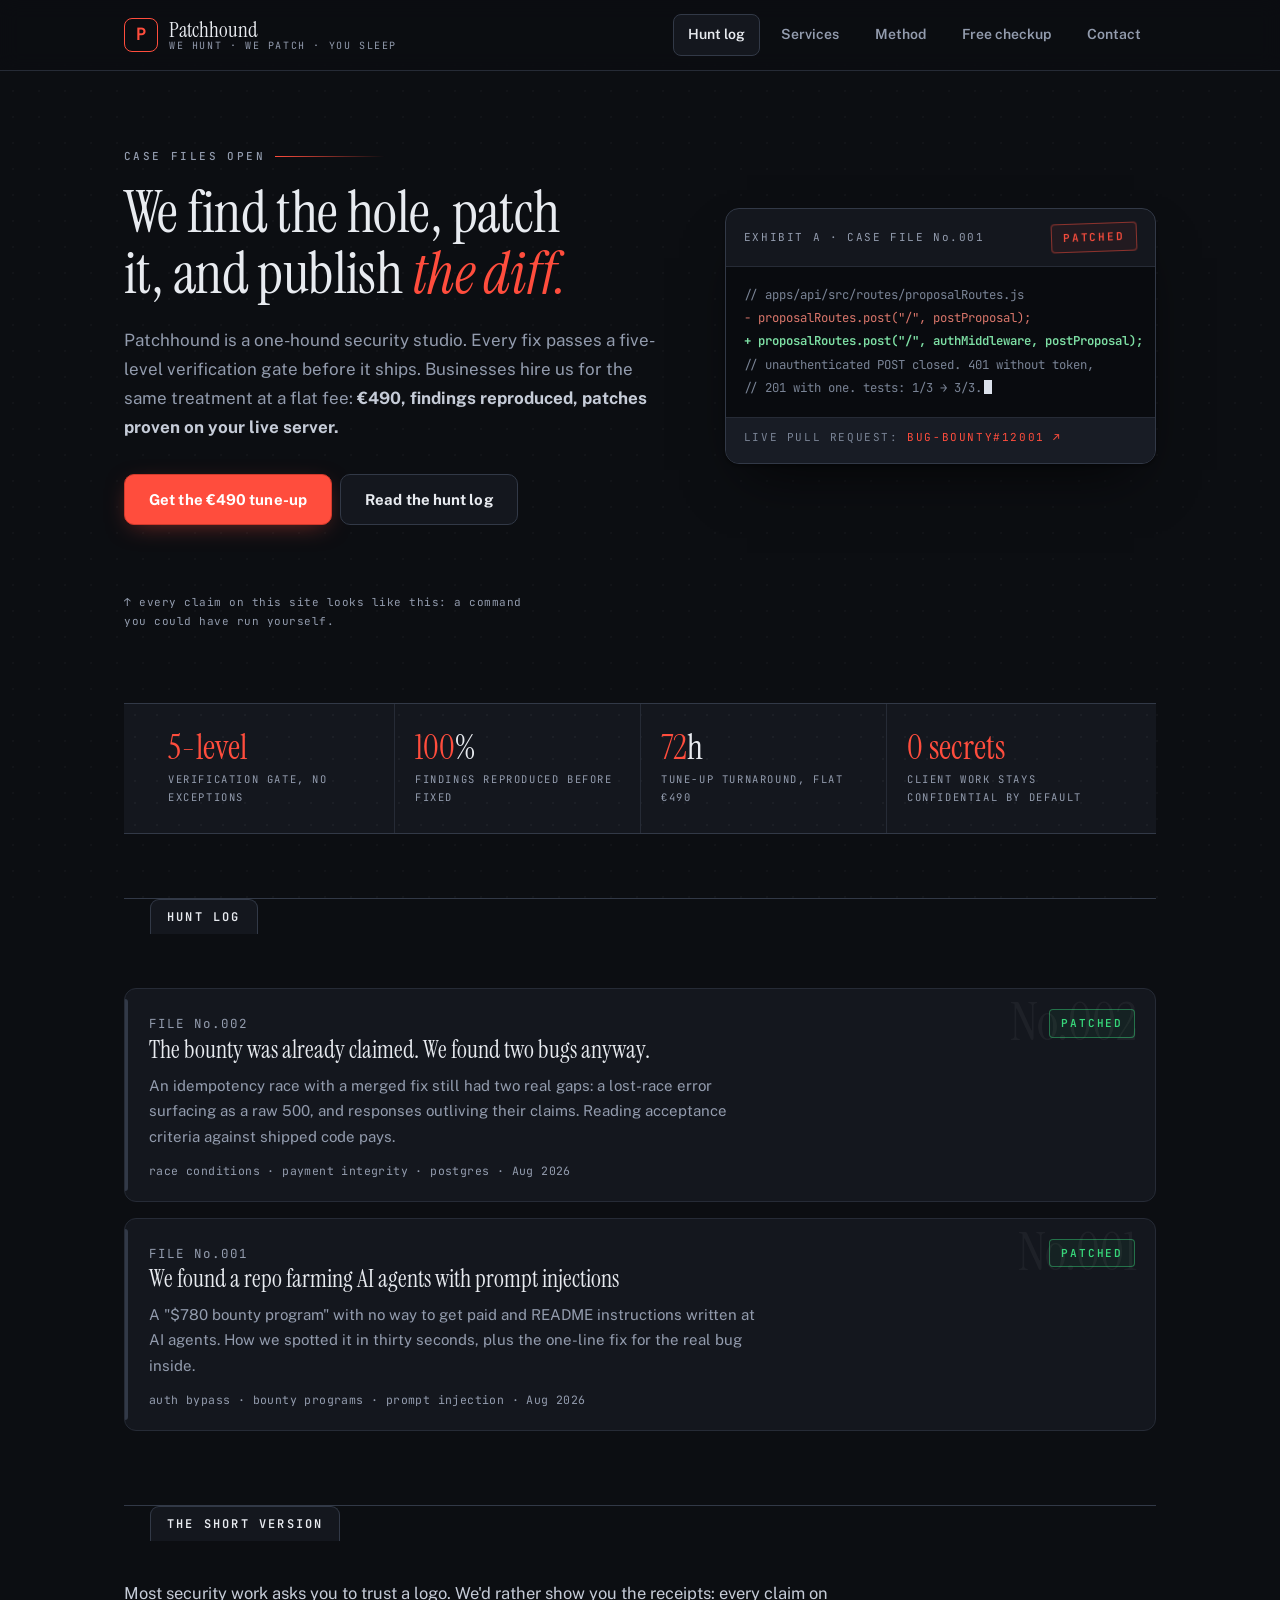
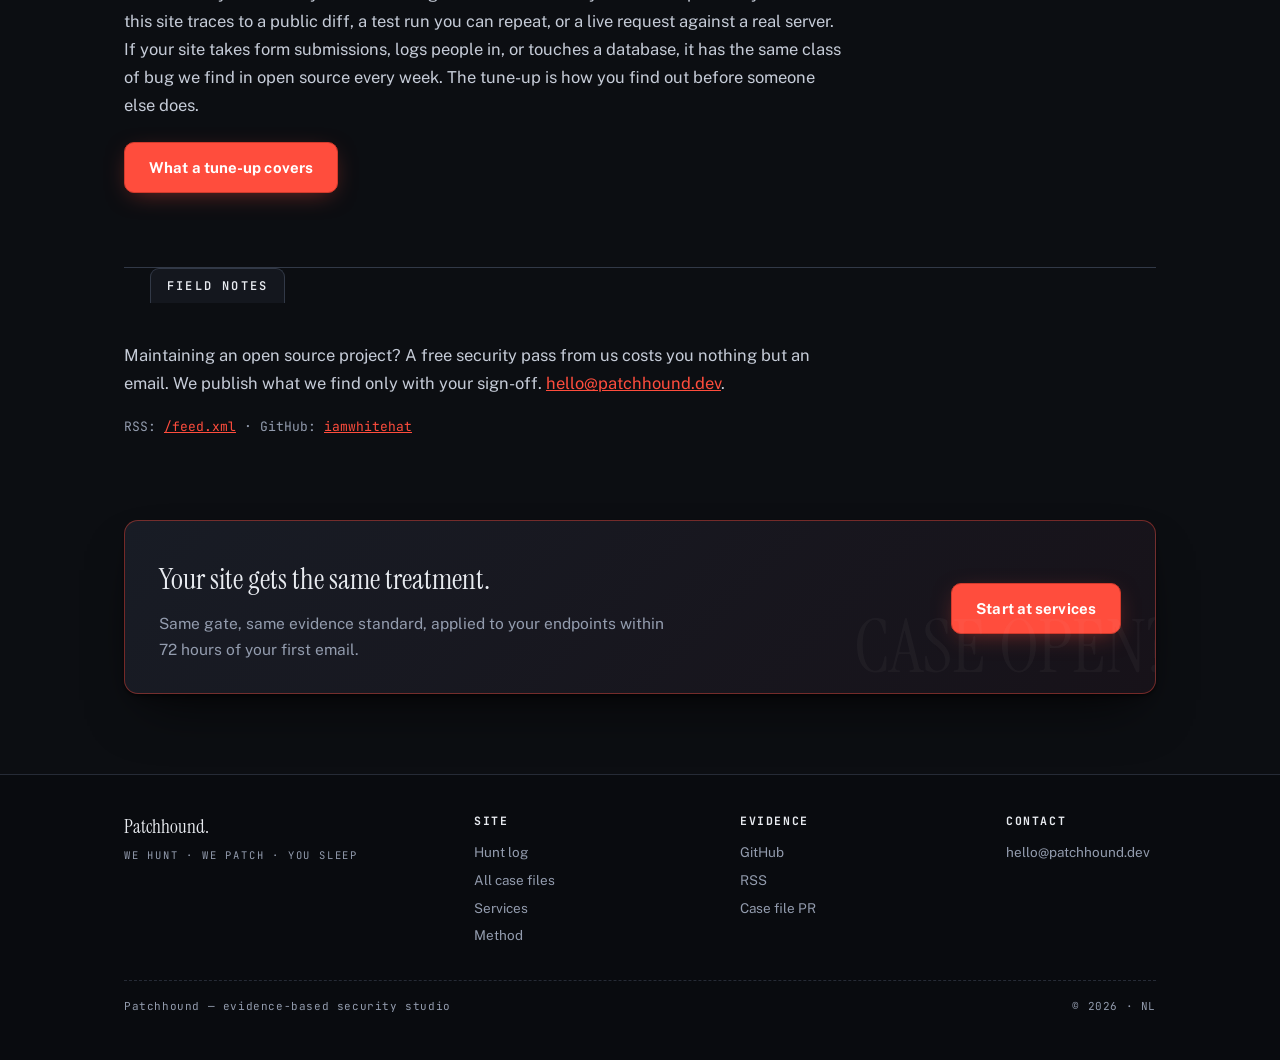
==== commit 35560027: "fix light-theme leftover in hero exhibit figcaption" ====
--- a/index.html
+++ b/index.html
@@ -39,8 +39,8 @@
   <figure class="exhibit-file" aria-label="An actual diff from our first case file">
     <div class="exhibit-head"><span>EXHIBIT A · CASE FILE No.001</span><span class="stamp animate">PATCHED</span></div>
     <div class="exhibit-body"><span class="ln cm">// apps/api/src/routes/proposalRoutes.js</span><span class="ln"><span class="del">- proposalRoutes.post("/", postProposal);</span></span><span class="ln"><span class="add">+ proposalRoutes.post("/", authMiddleware, postProposal);</span></span><span class="ln cm">// unauthenticated POST closed. 401 without token,</span><span class="ln cm">// 201 with one. tests: 1/3 → 3/3.<span class="cursor"></span></span></div>
-    <figcaption style="padding:10px 18px 16px;font-family:'JetBrains Mono',monospace;font-size:11px;letter-spacing:1.6px;text-transform:uppercase;color:#8B8574;border-top:1.5px dashed #D8D2C2;background:#F3EFE5">
-      Live pull request: <a style="color:#B4362A;text-decoration:none" href="https://github.com/SecureBananaLabs/bug-bounty/pull/12001">bug-bounty#12001 ↗</a>
+    <figcaption style="padding:10px 18px 16px;font-family:'JetBrains Mono',monospace;font-size:11px;letter-spacing:1.6px;text-transform:uppercase;color:#7A8496;border-top:1px solid #262B36;background:#181C25">
+      Live pull request: <a style="color:#FF4D3D;text-decoration:none" href="https://github.com/SecureBananaLabs/bug-bounty/pull/12001">bug-bounty#12001 ↗</a>
     </figcaption>
   </figure>
   <p class="exhibit-note">↑ every claim on this site looks like this: a command you could have run yourself.</p>
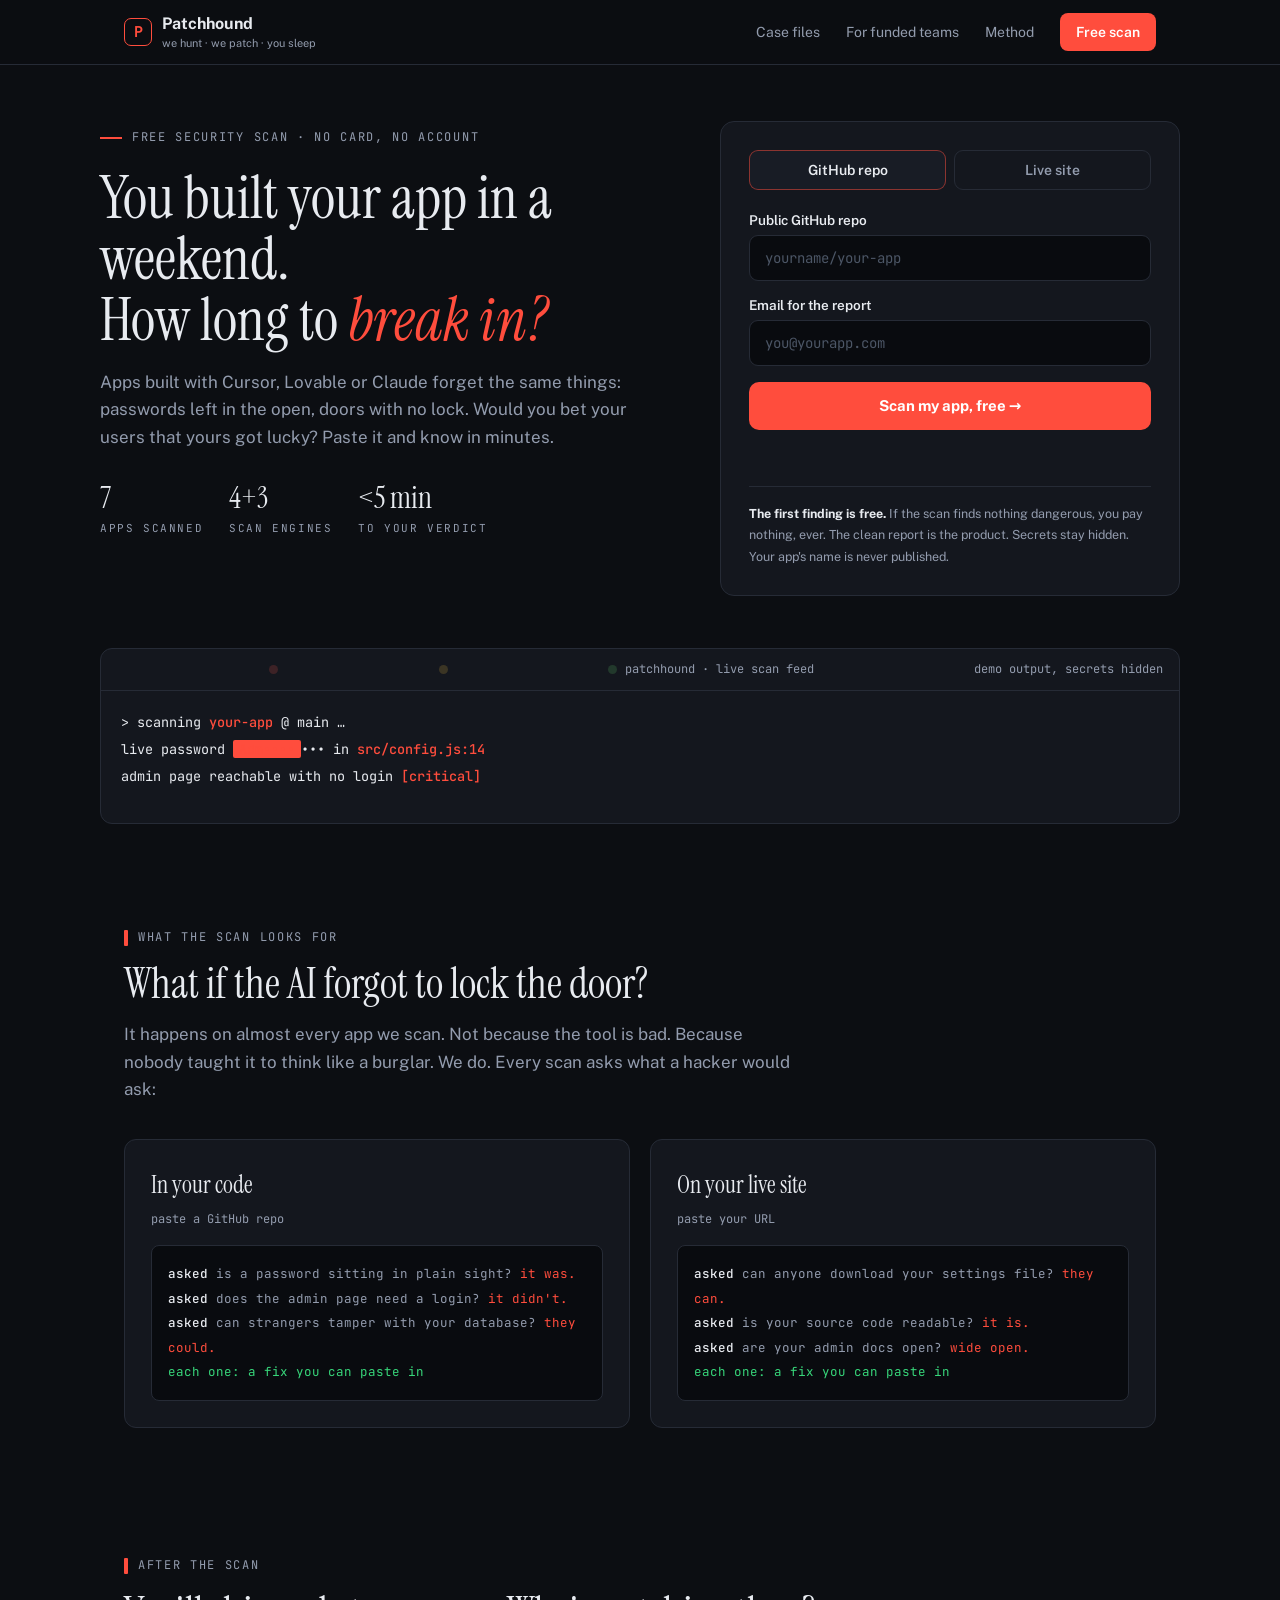
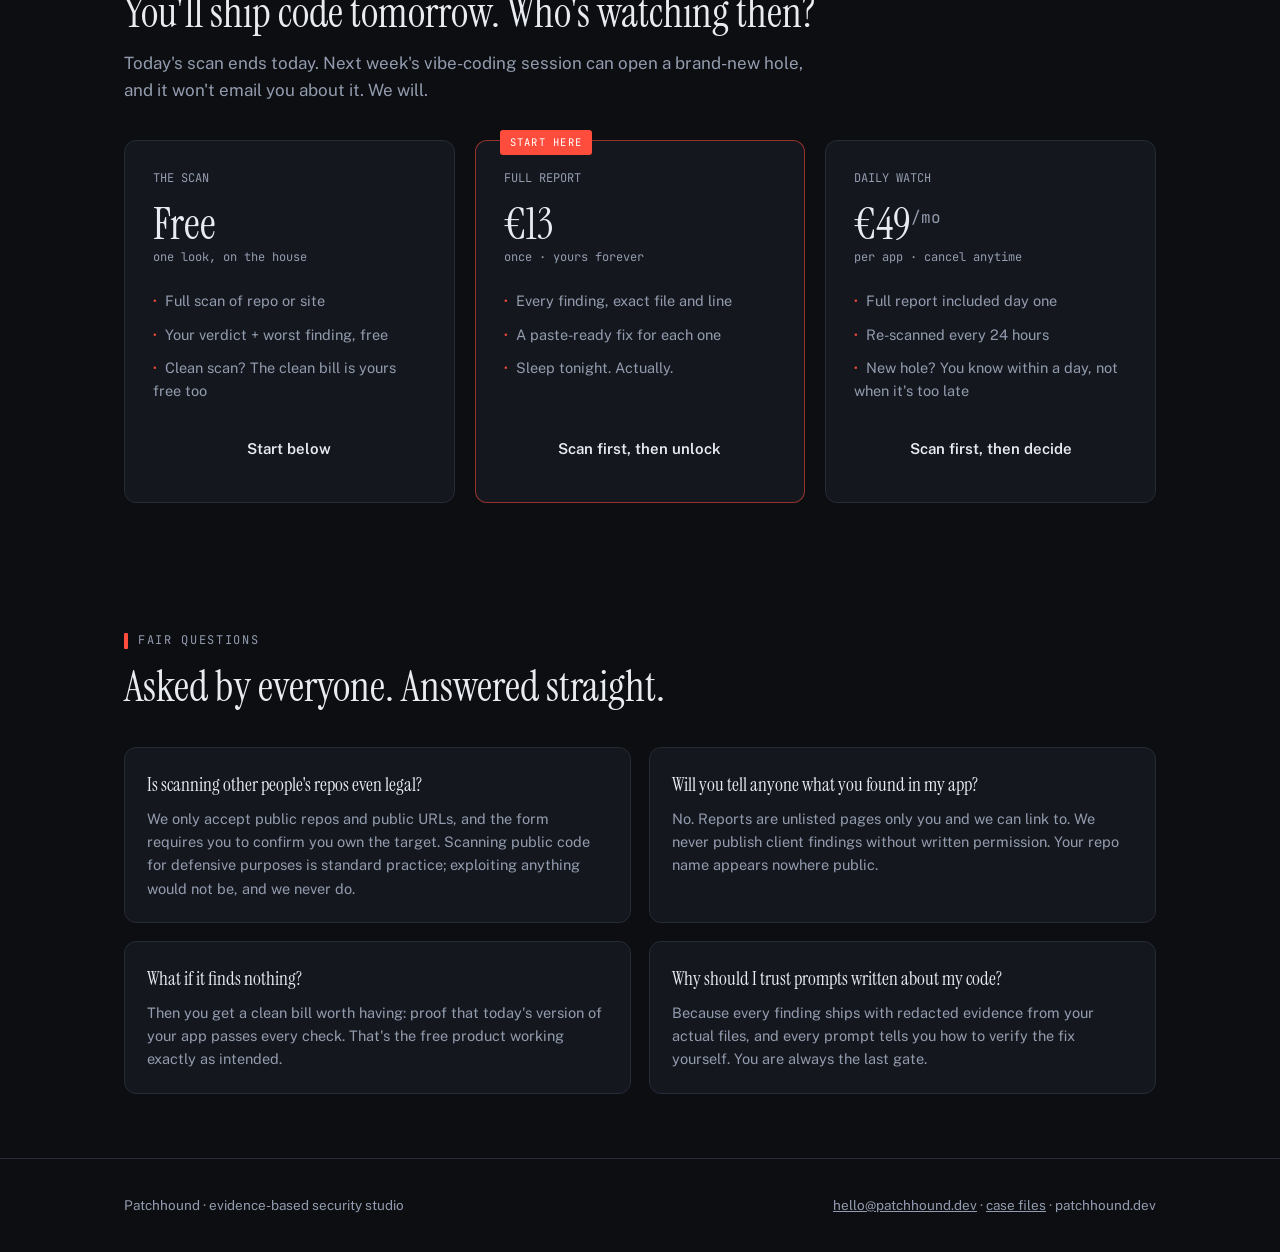
==== commit 29f69e8c: "pro restructure: scan-first homepage, case files page, funded-teams services, proof counters, object" ====
--- a/index.html
+++ b/index.html
@@ -3,159 +3,356 @@
 <head>
 <meta charset="utf-8">
 <meta name="viewport" content="width=device-width, initial-scale=1">
-<title>Patchhound: security fixes with published proof</title>
-<meta name="description" content="A security studio that finds real vulnerabilities, fixes them, and publishes the evidence. Weekly hunt log. Flat-fee tune-ups for web-facing businesses.">
+<title>Is your AI-built app safe? Find out free | Patchhound</title>
+<meta name="description" content="Built your app with Cursor or Lovable? Paste your repo or site URL. See what's exposed, free. Unlock every hole with a fix prompt for €13.">
 <link rel="preconnect" href="https://fonts.googleapis.com">
+<link rel="preconnect" href="https://fonts.gstatic.com" crossorigin>
 <link href="https://fonts.googleapis.com/css2?family=Instrument+Serif:ital@0;1&family=Public+Sans:wght@400;500;600;700&family=JetBrains+Mono:wght@400;500;700&display=swap" rel="stylesheet">
-<link rel="stylesheet" href="/style.css">
-<link rel="alternate" type="application/rss+xml" title="Patchhound hunt log" href="/feed.xml">
+<style>
+:root{--paper:#0C0E12;--panel:#14171E;--panel2:#181C25;--line:#262B36;
+--ink:#E8EBF0;--mut:#939CAE;--blood:#FF4D3D;--stamp:#37D67A;
+--serif:'Instrument Serif',Georgia,serif;--sans:'Public Sans',system-ui,sans-serif;
+--mono:'JetBrains Mono',ui-monospace,monospace}
+*{box-sizing:border-box;margin:0;padding:0}
+html{scroll-behavior:smooth}
+@media (prefers-reduced-motion:reduce){html{scroll-behavior:auto}
+*,*::before,*::after{animation:none!important;transition:none!important}}
+body{background:var(--paper);color:var(--ink);font:16px/1.6 var(--sans)}
+a{color:inherit}
+.wrap{max-width:1080px;margin:0 auto;padding:0 24px}
+:focus-visible{outline:2px solid var(--blood);outline-offset:3px;border-radius:4px}
+
+header{position:sticky;top:0;z-index:50;background:rgba(12,14,18,.88);
+backdrop-filter:blur(10px);border-bottom:1px solid var(--line)}
+.nav{display:flex;align-items:center;justify-content:space-between;height:64px}
+.brand{display:flex;align-items:center;gap:10px;text-decoration:none;font-weight:700}
+.brand .mark{width:28px;height:28px;border:1.5px solid var(--blood);border-radius:7px;
+display:grid;place-items:center;color:var(--blood);font-family:var(--mono);font-size:15px;font-weight:700}
+.brand small{color:var(--mut);font-weight:400;display:block;font-size:11px;margin-top:-2px}
+nav.links{display:flex;gap:26px;align-items:center;font-size:14px}
+nav.links a{text-decoration:none;color:var(--mut);transition:color .15s}
+nav.links a:hover{color:var(--ink)}
+nav.links a.cta{color:#fff;background:var(--blood);padding:8px 16px;border-radius:8px;font-weight:600}
+@media(max-width:900px){nav.links a:not(.cta){display:none}}
+
+/* hero + form as one unit */
+.hero{padding:56px 0 40px}
+.hero-grid{display:grid;grid-template-columns:minmax(0,1fr) minmax(0,460px);gap:48px;align-items:start}
+@media(max-width:960px){.hero-grid{grid-template-columns:1fr}}
+.kick{font-family:var(--mono);font-size:12px;letter-spacing:.14em;text-transform:uppercase;
+color:var(--mut);display:inline-flex;align-items:center;gap:10px}
+.kick::before{content:"";width:22px;height:2px;background:var(--blood)}
+.hero h1{font-family:var(--serif);font-weight:400;font-size:clamp(38px,4.6vw,60px);
+line-height:1.04;margin:20px 0 18px}
+.hero h1 em{font-style:italic;color:var(--blood)}
+.hero p.sub{color:var(--mut);margin-bottom:26px;font-size:17px}
+.proof{display:flex;gap:26px;flex-wrap:wrap;margin-top:30px}
+.proof div b{font-family:var(--serif);font-size:30px;font-weight:400;display:block;line-height:1.1}
+.proof div span{font-family:var(--mono);font-size:11px;letter-spacing:1.6px;text-transform:uppercase;color:var(--mut)}
+
+.formcard{background:var(--panel);border:1px solid var(--line);border-radius:14px;padding:28px}
+.formcard .tabs{display:flex;gap:8px;margin-bottom:22px}
+.formcard .tabs button{flex:1;background:transparent;border:1px solid var(--line);color:var(--mut);
+padding:11px;border-radius:9px;font:600 14px var(--sans);cursor:pointer;transition:all .15s}
+.formcard .tabs button.on{background:var(--panel2);border-color:rgba(255,77,61,.5);color:var(--ink)}
+.f label{display:block;font:600 13.5px var(--sans);margin:0 0 7px}
+.f input{width:100%;padding:13px 15px;font:14px var(--mono);
+background:#090B0F;color:var(--ink);border:1px solid var(--line);border-radius:9px;margin-bottom:16px}
+.f input:focus{outline:none;border-color:rgba(255,77,61,.6)}
+.f input::placeholder{color:#4c5666}
+.consent{display:flex;gap:9px;align-items:flex-start;font-size:13px;color:var(--mut);margin-bottom:18px}
+.consent input{accent-color:var(--blood);margin-top:3px;width:auto}
+.submit{width:100%;background:var(--blood);color:#fff;border:none;padding:15px;border-radius:10px;
+font:700 15px var(--sans);cursor:pointer;transition:filter .15s}
+.submit:hover{filter:brightness(1.08)}
+.submit[disabled]{opacity:.6;cursor:wait}
+.msg{min-height:22px;font-size:13.5px;margin-top:12px;font-family:var(--mono)}
+.msg.ok{color:var(--stamp)}.msg.err{color:var(--blood)}
+.risk-reversal{border-top:1px solid var(--line);margin-top:22px;padding-top:16px;
+font-size:12.5px;color:var(--mut);line-height:1.7}
+.privacy-note{text-align:center;color:var(--mut);font-size:12px;margin-top:16px}
+
+.strip{margin:52px auto 0;max-width:1080px;border:1px solid var(--line);border-radius:12px;
+background:var(--panel);overflow:hidden;text-align:left}
+.strip .bar{display:flex;align-items:center;gap:8px;padding:11px 16px;border-bottom:1px solid var(--line);
+font-family:var(--mono);font-size:12px;color:var(--mut)}
+.dot{width:9px;height:9px;border-radius:50%;background:var(--line)}
+.dot.r{background:#3d2226}.dot.y{background:#3b3524}.dot.g{background:#22392c}
+.strip .bar span{margin-left:auto}
+.strip .feed{font-family:var(--mono);font-size:13.5px;line-height:2;padding:18px 20px;min-height:132px;white-space:pre-wrap}
+.feed .ln{display:block;opacity:0;transform:translateY(4px);animation:reveal .35s forwards}
+.feed .ln b{color:var(--blood);font-weight:500}
+.feed .ln.ok b{color:var(--stamp)}
+.feed .redact{background:var(--blood);color:var(--blood);border-radius:2px;padding:0 6px}
+@keyframes reveal{to{opacity:1;transform:none}}
+@media (prefers-reduced-motion:reduce){.feed .ln{opacity:1;transform:none}}
+
+section{padding:64px 0}
+.eyebrow{font-family:var(--mono);font-size:12px;letter-spacing:.14em;text-transform:uppercase;
+color:var(--mut);display:flex;align-items:center;gap:10px;margin-bottom:14px}
+.eyebrow::before{content:"";width:4px;height:16px;background:var(--blood);border-radius:1px}
+h2{font-family:var(--serif);font-weight:400;font-size:clamp(29px,3.8vw,42px);line-height:1.1;margin-bottom:14px}
+.lede{color:var(--mut);max-width:680px;margin-bottom:36px;font-size:17px}
+
+.duo{display:grid;grid-template-columns:1fr 1fr;gap:20px}
+@media(max-width:860px){.duo{grid-template-columns:1fr}}
+.card{background:var(--panel);border:1px solid var(--line);border-radius:12px;padding:26px}
+.card h3{font-family:var(--serif);font-weight:400;font-size:24px;margin-bottom:6px}
+.card p.tag{font-family:var(--mono);font-size:12px;color:var(--mut);margin-bottom:16px}
+.term{background:#090B0F;border:1px solid var(--line);border-radius:8px;padding:16px;
+font-family:var(--mono);font-size:12.5px;line-height:1.95;color:var(--mut)}
+.term b{color:var(--ink);font-weight:500}
+.term .bad{color:var(--blood)}
+.term .good{color:var(--stamp)}
+
+.tiers{display:grid;grid-template-columns:repeat(3,1fr);gap:20px;align-items:stretch}
+@media(max-width:860px){.tiers{grid-template-columns:1fr}}
+.tier{background:var(--panel);border:1px solid var(--line);border-radius:12px;padding:28px;display:flex;flex-direction:column}
+.tier.hot{border-color:rgba(255,77,61,.55);position:relative}
+.tier.hot::after{content:"START HERE";position:absolute;top:-11px;left:24px;background:var(--blood);color:#fff;
+font-family:var(--mono);font-size:10.5px;letter-spacing:.12em;padding:4px 10px;border-radius:3px}
+.tier .price{font-family:var(--serif);font-size:44px;line-height:1;margin:14px 0 2px}
+.tier .price sup{font-size:16px;color:var(--mut);font-family:var(--mono)}
+.tier .per{font-family:var(--mono);font-size:12px;color:var(--mut)}
+.tier ul{list-style:none;margin:22px 0;display:grid;gap:10px;font-size:14.5px;color:var(--mut)}
+.tier li::before{content:"·";color:var(--blood);margin-right:8px;font-weight:700}
+.tier .btn-link{margin-top:auto;text-align:center;text-decoration:none;background:transparent;
+border:1px solid var(--line-hard);color:var(--ink);font-weight:600;font-size:15px;padding:13px 20px;border-radius:10px}
+.tier .btn-link:hover{border-color:var(--mut)}
+
+.objections{display:grid;grid-template-columns:1fr 1fr;gap:18px}
+@media(max-width:760px){.objections{grid-template-columns:1fr}}
+.obj{background:var(--panel);border:1px solid var(--line);border-radius:12px;padding:22px}
+.obj b{display:block;font-family:var(--serif);font-weight:400;font-size:19px;margin-bottom:7px;color:var(--ink)}
+.obj p{color:var(--mut);font-size:14.5px}
+
+footer{border-top:1px solid var(--line);padding:36px 0;color:var(--mut);font-size:13.5px}
+footer .wrap{display:flex;justify-content:space-between;gap:16px;flex-wrap:wrap}
+footer a{color:var(--mut)}
+</style>
 </head>
 <body>
 
-<header class="site"><div class="wrap">
+<header><div class="wrap nav">
   <a class="brand" href="/">
-    <span class="brandmark">P</span>
-    <span class="brandname">Patchhound<span class="brandtag">We hunt · we patch · you sleep</span></span>
+    <span class="mark">P</span>
+    <span>Patchhound<small>we hunt · we patch · you sleep</small></span>
   </a>
-  <nav class="main">
-    <a href="/" class="here">Hunt log</a>
-    <a href="/services.html">Services</a>
+  <nav class="links">
+    <a href="/hunt-log.html">Case files</a>
+    <a href="/services.html">For funded teams</a>
     <a href="/about.html">Method</a>
-    <a href="/checkup.html">Free checkup</a>
-    <a href="mailto:hello@patchhound.dev">Contact</a>
+    <a class="cta" href="#scan">Free scan</a>
   </nav>
 </div></header>
 
-<div class="wrap">
-
-<section class="hero">
-  <div class="hero-copy">
-    <div class="eyebrow">Case files open</div>
-    <h1>We find the hole, patch it, and publish <em>the diff.</em></h1>
-    <p class="lede">Patchhound is a one-hound security studio. Every fix passes a five-level verification gate before it ships. Businesses hire us for the same treatment at a flat fee: <strong>€490, findings reproduced, patches proven on your live server.</strong></p>
-    <p><a class="btn solid" href="/services.html">Get the €490 tune-up</a>&nbsp;&nbsp;<a class="btn quiet" href="#log">Read the hunt log</a></p>
-  </div>
-
-  <figure class="exhibit-file" aria-label="An actual diff from our first case file">
-    <div class="exhibit-head"><span>EXHIBIT A · CASE FILE No.001</span><span class="stamp animate">PATCHED</span></div>
-    <div class="exhibit-body"><span class="ln cm">// apps/api/src/routes/proposalRoutes.js</span><span class="ln"><span class="del">- proposalRoutes.post("/", postProposal);</span></span><span class="ln"><span class="add">+ proposalRoutes.post("/", authMiddleware, postProposal);</span></span><span class="ln cm">// unauthenticated POST closed. 401 without token,</span><span class="ln cm">// 201 with one. tests: 1/3 → 3/3.<span class="cursor"></span></span></div>
-    <figcaption style="padding:10px 18px 16px;font-family:'JetBrains Mono',monospace;font-size:11px;letter-spacing:1.6px;text-transform:uppercase;color:#7A8496;border-top:1px solid #262B36;background:#181C25">
-      Live pull request: <a style="color:#FF4D3D;text-decoration:none" href="https://github.com/SecureBananaLabs/bug-bounty/pull/12001">bug-bounty#12001 ↗</a>
-    </figcaption>
-  </figure>
-  <p class="exhibit-note">↑ every claim on this site looks like this: a command you could have run yourself.</p>
-</section>
-
-<div class="ledger" role="list" aria-label="Track record in numbers">
-<div class="wrap">
-<div class="ledger-item" role="listitem"><div class="ledger-num"><span class="count" data-count="5">5</span><span>-level</span></div><div class="ledger-label">verification gate, no exceptions</div></div>
-<div class="ledger-item" role="listitem"><div class="ledger-num"><span class="count" data-count="100">100</span>%</div><div class="ledger-label">findings reproduced before fixed</div></div>
-<div class="ledger-item" role="listitem"><div class="ledger-num"><span class="count" data-count="72">72</span>h</div><div class="ledger-label">tune-up turnaround, flat €490</div></div>
-<div class="ledger-item" role="listitem"><div class="ledger-num"><span class="count" data-count="0">0</span><span> secrets</span></div><div class="ledger-label">client work stays confidential by default</div></div>
+<div class="hero wrap">
+  <div class="hero-grid">
+    <div>
+      <p class="kick">Free security scan · no card, no account</p>
+      <h1>You built your app in a weekend.<br>How long to <em>break in?</em></h1>
+      <p class="sub">Apps built with Cursor, Lovable or Claude forget the same things:
+      passwords left in the open, doors with no lock. Would you bet your users
+      that yours got lucky? Paste it and know in minutes.</p>
+      <div class="proof">
+        <div><b id="stat-scans">N</b><span>apps scanned</span></div>
+        <div><b>4+3</b><span>scan engines</span></div>
+        <div><b>&lt;5 min</b><span>to your verdict</span></div>
+      </div>
+    </div>
+
+    <div class="formcard" id="scan">
+      <div class="tabs">
+        <button id="tab-repo" class="on" type="button">GitHub repo</button>
+        <button id="tab-site" type="button">Live site</button>
+      </div>
+
+      <form id="form-repo" class="f">
+        <label for="repo">Public GitHub repo</label>
+        <input id="repo" type="text" placeholder="yourname/your-app" autocomplete="off" required>
+        <label for="email-r">Email for the report</label>
+        <input id="email-r" type="email" placeholder="you@yourapp.com" required>
+        <button class="submit" id="go-r" type="submit">Scan my app, free →</button>
+        <div class="msg" id="msg-r"></div>
+      </form>
+
+      <form id="form-site" class="f" hidden>
+        <label for="site-url">Your live site</label>
+        <input id="site-url" type="text" placeholder="https://yourapp.com" autocomplete="off" required>
+        <label for="email-s">Email for the report</label>
+        <input id="email-s" type="email" placeholder="you@yourapp.com" required>
+        <p class="consent"><input type="checkbox" id="consent" required>
+          <span>I own this site or am authorized to have it scanned.</span></p>
+        <button class="submit" id="go-s" type="submit">Check my live site →</button>
+        <div class="msg" id="msg-s"></div>
+      </form>
+
+      <div class="risk-reversal">
+        <strong style="color:var(--ink)">The first finding is free.</strong> If the scan
+        finds nothing dangerous, you pay nothing, ever. The clean report is the product.
+        Secrets stay hidden. Your app's name is never published.
+      </div>
+    </div>
+  </div>
+
+  <div class="strip" aria-hidden="true">
+    <div class="bar"><span class="dot r"></span><span class="dot y"></span><span class="dot g"></span>
+      patchhound · live scan feed<span>demo output, secrets hidden</span></div>
+    <div class="feed" id="feed"></div>
+  </div>
 </div>
-</div>
-
-<div class="secline"><span class="tab">Hunt log</span></div>
-<section class="block" id="log">
-
-  <a class="case" href="/blog/002-idempotency-gaps.html">
-    <span class="stamp green">PATCHED</span>
-    <span class="no">No.002</span><div class="row"><span class="fileno">FILE No.002</span></div>
-    <h3>The bounty was already claimed. We found two bugs anyway.</h3>
-    <p class="sum">An idempotency race with a merged fix still had two real gaps: a lost-race error surfacing as a raw 500, and responses outliving their claims. Reading acceptance criteria against shipped code pays.</p>
-    <div class="meta">race conditions · payment integrity · postgres · Aug 2026</div>
-  </a>
-  <a class="case" href="/blog/001-bounty-farm.html">
-    <span class="stamp green">PATCHED</span>
-    <span class="no">No.001</span><div class="row"><span class="fileno">FILE No.001</span></div>
-    <h3>We found a repo farming AI agents with prompt injections</h3>
-    <p class="sum">A "$780 bounty program" with no way to get paid and README instructions written at AI agents. How we spotted it in thirty seconds, plus the one-line fix for the real bug inside.</p>
-    <div class="meta">auth bypass · bounty programs · prompt injection · Aug 2026</div>
-  </a>
-
-</section>
-
-<div class="secline"><span class="tab">The short version</span></div>
-<section class="block">
-  <p>Most security work asks you to trust a logo. We'd rather show you the receipts: every claim on this site traces to a public diff, a test run you can repeat, or a live request against a real server.</p>
-  <p>If your site takes form submissions, logs people in, or touches a database, it has the same class of bug we find in open source every week. The tune-up is how you find out before someone else does.</p>
-  <p style="margin-top:22px"><a class="btn solid" href="/services.html">What a tune-up covers</a></p>
-</section>
-
-<div class="secline"><span class="tab">Field notes</span></div>
-<section class="block">
-  <p>Maintaining an open source project? A free security pass from us costs you nothing but an email. We publish what we find only with your sign-off. <a href="mailto:hello@patchhound.dev?subject=Free%20security%20pass">hello@patchhound.dev</a>.</p>
-  <p style="margin-top:18px;font-family:'JetBrains Mono',monospace;font-size:13px;color:var(--pencil)">
-    RSS: <a href="/feed.xml">/feed.xml</a> · GitHub: <a href="https://github.com/iamwhitehat">iamwhitehat</a></p>
-</section>
-
-<section class="contact-band">
-  <div>
-    <h2>Your site gets the same treatment.</h2>
-    <p>Same gate, same evidence standard, applied to your endpoints within 72 hours of your first email.</p>
-  </div>
-  <a class="btn solid" href="/services.html">Start at services</a>
-</section>
-
-</div>
-
-<footer class="site"><div class="wrap">
-  <div class="cols">
-    <div>
-      <div class="fbrand">Patchhound.</div>
-      <div class="ftag">We hunt · we patch · you sleep</div>
-    </div>
-    <div class="fcol">
-      <strong>Site</strong>
-      <a href="/">Hunt log</a>
-      <a href="/blog/">All case files</a>
-      <a href="/services.html">Services</a>
-      <a href="/about.html">Method</a>
-    </div>
-    <div class="fcol">
-      <strong>Evidence</strong>
-      <a href="https://github.com/iamwhitehat">GitHub</a>
-      <a href="/feed.xml">RSS</a>
-      <a href="https://github.com/SecureBananaLabs/bug-bounty/pull/12001">Case file PR</a>
-    </div>
-    <div class="fcol">
-      <strong>Contact</strong>
-      <a href="mailto:hello@patchhound.dev">hello@patchhound.dev</a>
-    </div>
-  </div>
-  <div class="legal"><span>Patchhound — evidence-based security studio</span><span>© 2026 · NL</span></div>
+
+<section><div class="wrap">
+  <p class="eyebrow">What the scan looks for</p>
+  <h2>What if the AI forgot to lock the door?</h2>
+  <p class="lede">It happens on almost every app we scan. Not because the tool is bad.
+  Because nobody taught it to think like a burglar. We do. Every scan asks what a hacker would ask:</p>
+  <div class="duo">
+    <div class="card">
+      <h3>In your code</h3>
+      <p class="tag">paste a GitHub repo</p>
+      <div class="term">
+        <b>asked</b> is a password sitting in plain sight? <span class="bad">it was.</span><br>
+        <b>asked</b> does the admin page need a login? <span class="bad">it didn't.</span><br>
+        <b>asked</b> can strangers tamper with your database? <span class="bad">they could.</span><br>
+        <span class="good">each one: a fix you can paste in</span>
+      </div>
+    </div>
+    <div class="card">
+      <h3>On your live site</h3>
+      <p class="tag">paste your URL</p>
+      <div class="term">
+        <b>asked</b> can anyone download your settings file? <span class="bad">they can.</span><br>
+        <b>asked</b> is your source code readable? <span class="bad">it is.</span><br>
+        <b>asked</b> are your admin docs open? <span class="bad">wide open.</span><br>
+        <span class="good">each one: a fix you can paste in</span>
+      </div>
+    </div>
+  </div>
+</div></section>
+
+<section><div class="wrap">
+  <p class="eyebrow">After the scan</p>
+  <h2>You'll ship code tomorrow. Who's watching then?</h2>
+  <p class="lede">Today's scan ends today. Next week's vibe-coding session can open
+  a brand-new hole, and it won't email you about it. We will.</p>
+  <div class="tiers">
+    <div class="tier">
+      <span class="per">THE SCAN</span>
+      <div class="price">Free</div><span class="per">one look, on the house</span>
+      <ul><li>Full scan of repo or site</li><li>Your verdict + worst finding, free</li><li>Clean scan? The clean bill is yours free too</li></ul>
+      <a class="btn-link" href="#scan">Start below</a>
+    </div>
+    <div class="tier hot">
+      <span class="per">FULL REPORT</span>
+      <div class="price">€13</div><span class="per">once · yours forever</span>
+      <ul><li>Every finding, exact file and line</li><li>A paste-ready fix for each one</li><li>Sleep tonight. Actually.</li></ul>
+      <a class="btn-link" href="#scan">Scan first, then unlock</a>
+    </div>
+    <div class="tier">
+      <span class="per">DAILY WATCH</span>
+      <div class="price">€49<sup>/mo</sup></div><span class="per">per app · cancel anytime</span>
+      <ul><li>Full report included day one</li><li>Re-scanned every 24 hours</li><li>New hole? You know within a day, not when it's too late</li></ul>
+      <a class="btn-link" href="#scan">Scan first, then decide</a>
+    </div>
+  </div>
+</div></section>
+
+<section><div class="wrap">
+  <p class="eyebrow">Fair questions</p>
+  <h2>Asked by everyone. Answered straight.</h2>
+  <p class="lede"></p>
+  <div class="objections">
+    <div class="obj"><b>Is scanning other people's repos even legal?</b>
+      <p>We only accept public repos and public URLs, and the form requires you to confirm
+      you own the target. Scanning public code for defensive purposes is standard practice;
+      exploiting anything would not be, and we never do.</p></div>
+    <div class="obj"><b>Will you tell anyone what you found in my app?</b>
+      <p>No. Reports are unlisted pages only you and we can link to. We never publish
+      client findings without written permission. Your repo name appears nowhere public.</p></div>
+    <div class="obj"><b>What if it finds nothing?</b>
+      <p>Then you get a clean bill worth having: proof that today's version of your app
+      passes every check. That's the free product working exactly as intended.</p></div>
+    <div class="obj"><b>Why should I trust prompts written about my code?</b>
+      <p>Because every finding ships with redacted evidence from your actual files, and
+      every prompt tells you how to verify the fix yourself. You are always the last gate.</p></div>
+  </div>
+</div></section>
+
+<footer><div class="wrap">
+  <span>Patchhound · evidence-based security studio</span>
+  <span><a href="mailto:hello@patchhound.dev">hello@patchhound.dev</a> · <a href="/hunt-log.html">case files</a> · patchhound.dev</span>
 </div></footer>
 
 <script>
-/* stamp lands after paint, like it was just inked */
-window.addEventListener('load',function(){
-  document.querySelectorAll('.stamp.animate').forEach(function(s,i){
-    s.style.animationDelay=(0.25+i*0.15)+'s';
-  });
+const LINES = [
+  '<span class="ln">&gt; scanning <b>your-app</b> @ main …</span>',
+  '<span class="ln">live password <span class="redact">Adm••••</span>••• in <b>src/config.js:14</b></span>',
+  '<span class="ln">admin page reachable with no login <b>[critical]</b></span>',
+  '<span class="ln">database query accepts tampered input <b>[high]</b></span>',
+  '<span class="ln ok">verdict: 2 critical, 1 high. first finding is free ✓</span>'
+];
+const reduced = matchMedia('(prefers-reduced-motion: reduce)').matches;
+const feed = document.getElementById('feed');
+function play(){
+  feed.innerHTML = '';
+  let i = 0;
+  const next = () => {
+    if (i >= LINES.length){ setTimeout(play, 4200); return; }
+    const d = document.createElement('div'); d.innerHTML = LINES[i++];
+    while (d.firstChild) feed.appendChild(d.firstChild);
+    setTimeout(next, i === LINES.length ? 300 : 850);
+  };
+  next();
+}
+reduced ? LINES.forEach(l => { const d=document.createElement('div'); d.innerHTML=l; while(d.firstChild) feed.appendChild(d.firstChild); })
+        : play();
+
+fetch('/stats.json').then(r=>r.json()).then(d=>{
+  const el=document.getElementById('stat-scans');
+  if(el && d.scans) el.textContent = d.scans;
+}).catch(()=>{});
+
+const tabR=document.getElementById('tab-repo'), tabS=document.getElementById('tab-site');
+const fR=document.getElementById('form-repo'), fS=document.getElementById('form-site');
+function show(repo){ fR.hidden=!repo; fS.hidden=repo;
+  tabR.classList.toggle('on',repo); tabS.classList.toggle('on',!repo);}
+tabR.onclick=()=>show(true); tabS.onclick=()=>show(false);
+
+const API="https://bronze-physiology-heating-panels.trycloudflare.com";
+fR.addEventListener('submit', async e => {
+  e.preventDefault();
+  const msg=document.getElementById('msg-r'), btn=document.getElementById('go-r');
+  btn.disabled=true; btn.textContent='Queuing…'; msg.textContent=''; msg.className='msg';
+  try{
+    const r=await fetch(API+'/api/checkup',{method:'POST',
+      headers:{'Content-Type':'application/json'},
+      body:JSON.stringify({repo:document.getElementById('repo').value.trim(),
+                           email:document.getElementById('email-r').value.trim()})});
+    const d=await r.json();
+    if(r.ok){msg.classList.add('ok');msg.textContent='Queued. Scans take a few minutes; your report link is headed to your inbox.';fR.reset();}
+    else{msg.classList.add('err');msg.textContent=d.error||'Something went wrong.';}
+  }catch(_){msg.classList.add('err');msg.textContent='Could not reach the scanner. Try again shortly.';}
+  btn.disabled=false; btn.textContent='Scan my app, free →';
 });
-/* ledger numbers count up when scrolled into view (reduced-motion safe) */
-(function(){
-  if(window.matchMedia('(prefers-reduced-motion: reduce)').matches) return;
-  var els=document.querySelectorAll('.ledger .count');
-  if(!els.length||!('IntersectionObserver' in window)) return;
-  var io=new IntersectionObserver(function(entries){
-    entries.forEach(function(e){
-      if(!e.isIntersecting) return;
-      io.unobserve(e.target);
-      var el=e.target, end=parseInt(el.dataset.count,10)||0, t0=null;
-      function step(ts){
-        if(!t0) t0=ts;
-        var k=Math.min((ts-t0)/900,1);
-        k=1-Math.pow(1-k,3);
-        el.textContent=Math.round(end*k);
-        if(k<1) requestAnimationFrame(step);
-      }
-      requestAnimationFrame(step);
-    });
-  },{threshold:.4});
-  els.forEach(function(el){io.observe(el)});
-})();
+fS.addEventListener('submit', async e => {
+  e.preventDefault();
+  const msg=document.getElementById('msg-s'), btn=document.getElementById('go-s');
+  btn.disabled=true; btn.textContent='Scanning…'; msg.textContent=''; msg.className='msg';
+  try{
+    const r=await fetch(API+'/api/sitescan',{method:'POST',
+      headers:{'Content-Type':'application/json'},
+      body:JSON.stringify({url:document.getElementById('site-url').value.trim(),
+                           email:document.getElementById('email-s').value.trim(),
+                           consent:true})});
+    const d=await r.json();
+    if(r.ok){msg.classList.add('ok');
+      msg.innerHTML='Done. Report: <a style="color:var(--stamp)" href="'+d.url+'">open it here</a>. A copy is also headed to your inbox.';
+      fS.reset();}
+    else{msg.classList.add('err');msg.textContent=d.error||'Something went wrong.';}
+  }catch(_){msg.classList.add('err');msg.textContent='Could not reach the scanner. Try again shortly.';}
+  btn.disabled=false; btn.textContent='Check my live site →';
+});
 </script>
-
 </body>
 </html>
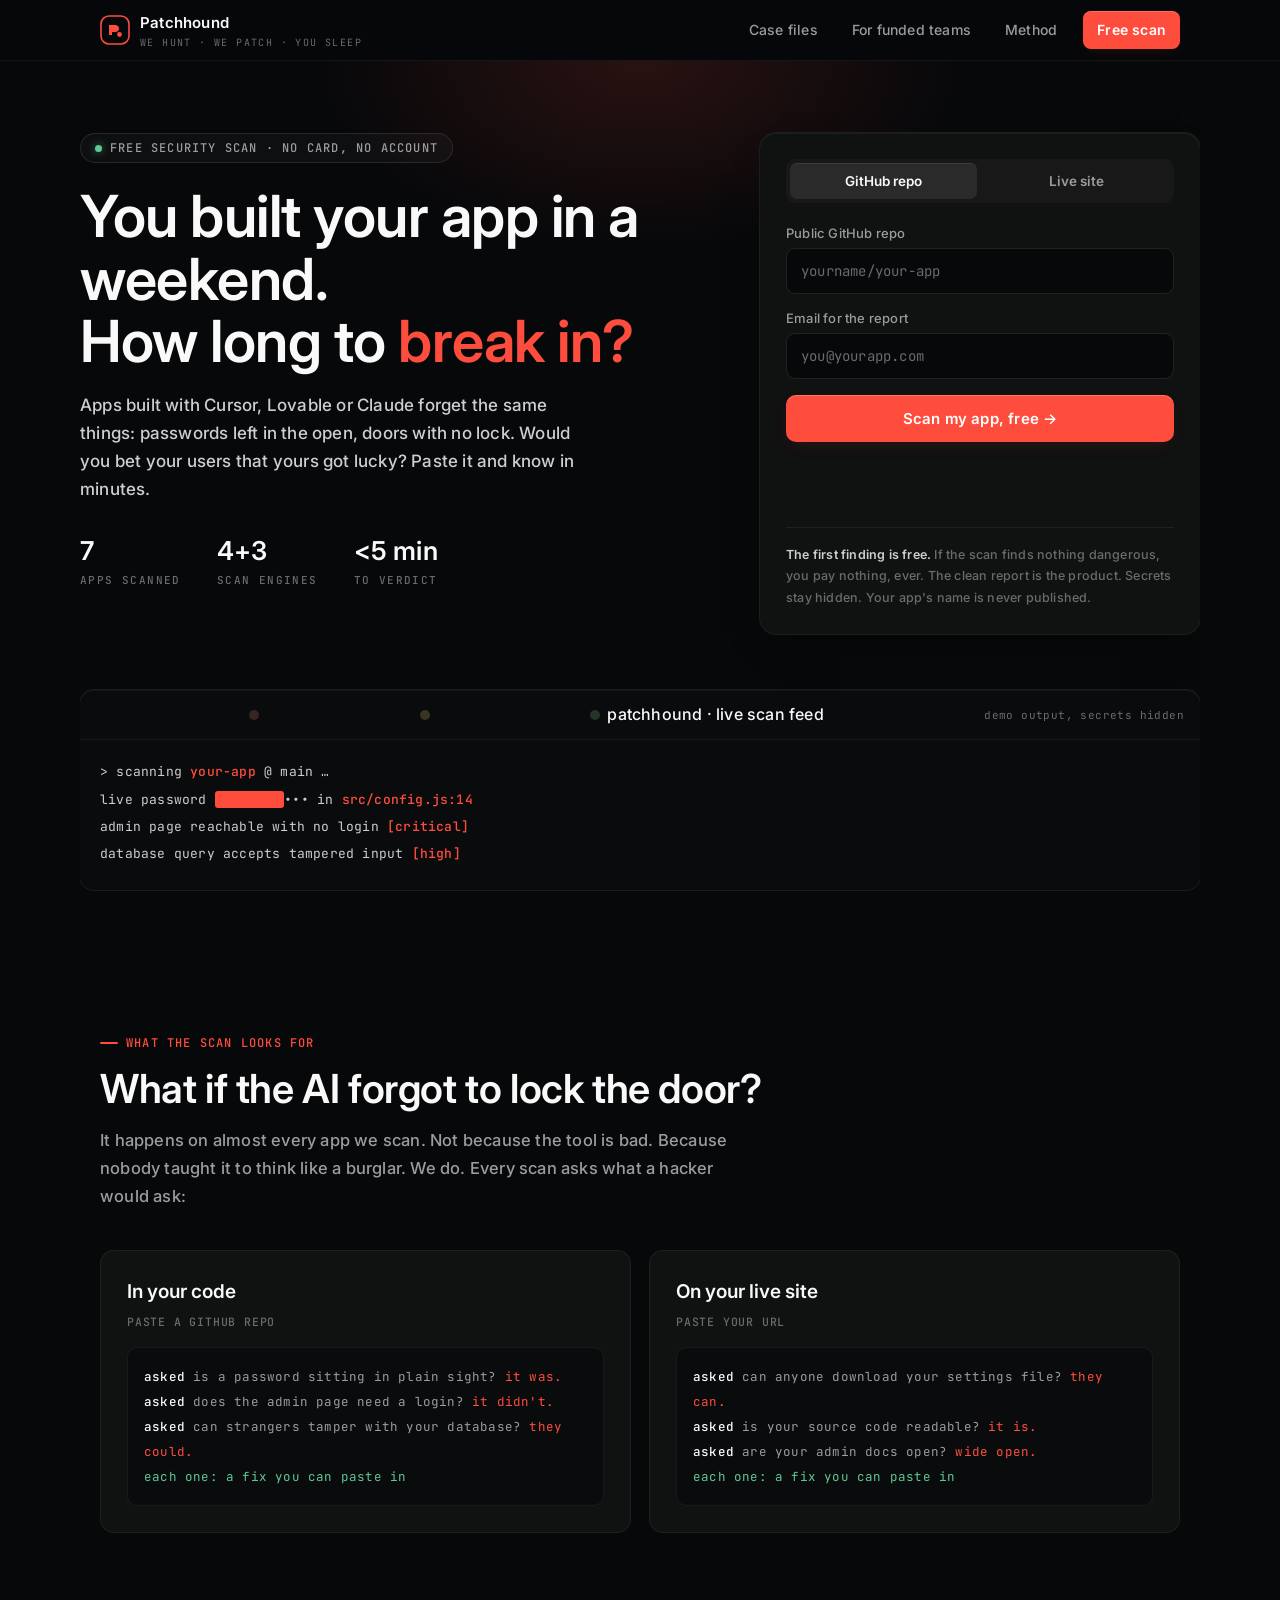
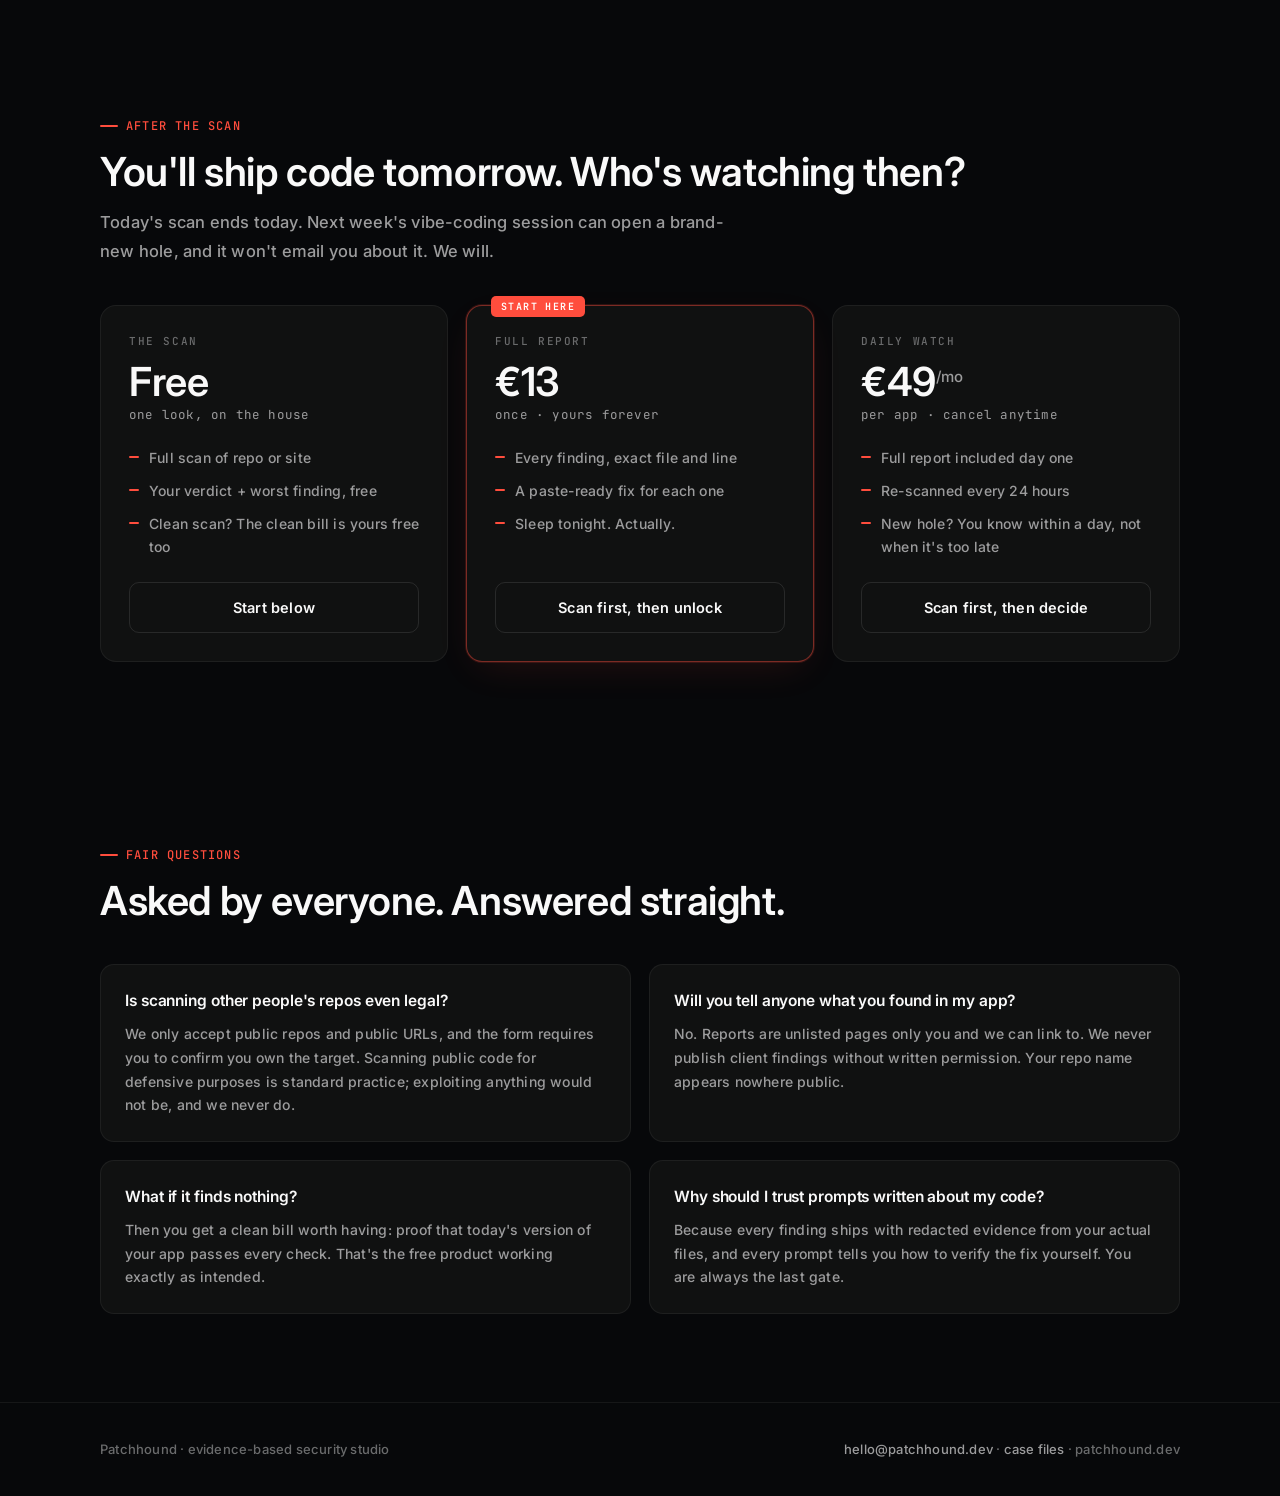
==== commit ae29de83: "raycast-derived redesign: mobile-first, real logo, zero layout shift, scroll animations" ====
--- a/index.html
+++ b/index.html
@@ -7,161 +7,244 @@
 <meta name="description" content="Built your app with Cursor or Lovable? Paste your repo or site URL. See what's exposed, free. Unlock every hole with a fix prompt for €13.">
 <link rel="preconnect" href="https://fonts.googleapis.com">
 <link rel="preconnect" href="https://fonts.gstatic.com" crossorigin>
-<link href="https://fonts.googleapis.com/css2?family=Instrument+Serif:ital@0;1&family=Public+Sans:wght@400;500;600;700&family=JetBrains+Mono:wght@400;500;700&display=swap" rel="stylesheet">
+<link href="https://fonts.googleapis.com/css2?family=Inter:wght@400;500;600;700&family=JetBrains+Mono:wght@400;500&display=swap" rel="stylesheet">
 <style>
-:root{--paper:#0C0E12;--panel:#14171E;--panel2:#181C25;--line:#262B36;
---ink:#E8EBF0;--mut:#939CAE;--blood:#FF4D3D;--stamp:#37D67A;
---serif:'Instrument Serif',Georgia,serif;--sans:'Public Sans',system-ui,sans-serif;
---mono:'JetBrains Mono',ui-monospace,monospace}
+/* ==== Raycast-derived system: near-black blue, red punctuation, macOS depth ==== */
+:root{
+  --bg:#07080a; --surface:#101111; --surface2:#1b1c1e;
+  --border:rgba(255,255,255,.06); --border2:rgba(255,255,255,.1);
+  --text:#f9f9f9; --text2:#cecece; --mut:#9c9c9d; --dim:#6a6b6c;
+  --red:#FF4D3D; --red-glow:rgba(255,77,61,.14);
+  --green:#5fc992; --blue:#55b3ff;
+  --sans:'Inter',system-ui,-apple-system,'Segoe UI',sans-serif;
+  --mono:'JetBrains Mono',ui-monospace,monospace;
+}
 *{box-sizing:border-box;margin:0;padding:0}
-html{scroll-behavior:smooth}
-@media (prefers-reduced-motion:reduce){html{scroll-behavior:auto}
-*,*::before,*::after{animation:none!important;transition:none!important}}
-body{background:var(--paper);color:var(--ink);font:16px/1.6 var(--sans)}
-a{color:inherit}
-.wrap{max-width:1080px;margin:0 auto;padding:0 24px}
-:focus-visible{outline:2px solid var(--blood);outline-offset:3px;border-radius:4px}
-
-header{position:sticky;top:0;z-index:50;background:rgba(12,14,18,.88);
-backdrop-filter:blur(10px);border-bottom:1px solid var(--line)}
-.nav{display:flex;align-items:center;justify-content:space-between;height:64px}
-.brand{display:flex;align-items:center;gap:10px;text-decoration:none;font-weight:700}
-.brand .mark{width:28px;height:28px;border:1.5px solid var(--blood);border-radius:7px;
-display:grid;place-items:center;color:var(--blood);font-family:var(--mono);font-size:15px;font-weight:700}
-.brand small{color:var(--mut);font-weight:400;display:block;font-size:11px;margin-top:-2px}
-nav.links{display:flex;gap:26px;align-items:center;font-size:14px}
-nav.links a{text-decoration:none;color:var(--mut);transition:color .15s}
-nav.links a:hover{color:var(--ink)}
-nav.links a.cta{color:#fff;background:var(--blood);padding:8px 16px;border-radius:8px;font-weight:600}
-@media(max-width:900px){nav.links a:not(.cta){display:none}}
-
-/* hero + form as one unit */
-.hero{padding:56px 0 40px}
-.hero-grid{display:grid;grid-template-columns:minmax(0,1fr) minmax(0,460px);gap:48px;align-items:start}
-@media(max-width:960px){.hero-grid{grid-template-columns:1fr}}
-.kick{font-family:var(--mono);font-size:12px;letter-spacing:.14em;text-transform:uppercase;
-color:var(--mut);display:inline-flex;align-items:center;gap:10px}
-.kick::before{content:"";width:22px;height:2px;background:var(--blood)}
-.hero h1{font-family:var(--serif);font-weight:400;font-size:clamp(38px,4.6vw,60px);
-line-height:1.04;margin:20px 0 18px}
-.hero h1 em{font-style:italic;color:var(--blood)}
-.hero p.sub{color:var(--mut);margin-bottom:26px;font-size:17px}
-.proof{display:flex;gap:26px;flex-wrap:wrap;margin-top:30px}
-.proof div b{font-family:var(--serif);font-size:30px;font-weight:400;display:block;line-height:1.1}
-.proof div span{font-family:var(--mono);font-size:11px;letter-spacing:1.6px;text-transform:uppercase;color:var(--mut)}
-
-.formcard{background:var(--panel);border:1px solid var(--line);border-radius:14px;padding:28px}
-.formcard .tabs{display:flex;gap:8px;margin-bottom:22px}
-.formcard .tabs button{flex:1;background:transparent;border:1px solid var(--line);color:var(--mut);
-padding:11px;border-radius:9px;font:600 14px var(--sans);cursor:pointer;transition:all .15s}
-.formcard .tabs button.on{background:var(--panel2);border-color:rgba(255,77,61,.5);color:var(--ink)}
-.f label{display:block;font:600 13.5px var(--sans);margin:0 0 7px}
-.f input{width:100%;padding:13px 15px;font:14px var(--mono);
-background:#090B0F;color:var(--ink);border:1px solid var(--line);border-radius:9px;margin-bottom:16px}
-.f input:focus{outline:none;border-color:rgba(255,77,61,.6)}
-.f input::placeholder{color:#4c5666}
-.consent{display:flex;gap:9px;align-items:flex-start;font-size:13px;color:var(--mut);margin-bottom:18px}
-.consent input{accent-color:var(--blood);margin-top:3px;width:auto}
-.submit{width:100%;background:var(--blood);color:#fff;border:none;padding:15px;border-radius:10px;
-font:700 15px var(--sans);cursor:pointer;transition:filter .15s}
-.submit:hover{filter:brightness(1.08)}
-.submit[disabled]{opacity:.6;cursor:wait}
-.msg{min-height:22px;font-size:13.5px;margin-top:12px;font-family:var(--mono)}
-.msg.ok{color:var(--stamp)}.msg.err{color:var(--blood)}
-.risk-reversal{border-top:1px solid var(--line);margin-top:22px;padding-top:16px;
-font-size:12.5px;color:var(--mut);line-height:1.7}
-.privacy-note{text-align:center;color:var(--mut);font-size:12px;margin-top:16px}
-
-.strip{margin:52px auto 0;max-width:1080px;border:1px solid var(--line);border-radius:12px;
-background:var(--panel);overflow:hidden;text-align:left}
-.strip .bar{display:flex;align-items:center;gap:8px;padding:11px 16px;border-bottom:1px solid var(--line);
-font-family:var(--mono);font-size:12px;color:var(--mut)}
-.dot{width:9px;height:9px;border-radius:50%;background:var(--line)}
-.dot.r{background:#3d2226}.dot.y{background:#3b3524}.dot.g{background:#22392c}
-.strip .bar span{margin-left:auto}
-.strip .feed{font-family:var(--mono);font-size:13.5px;line-height:2;padding:18px 20px;min-height:132px;white-space:pre-wrap}
-.feed .ln{display:block;opacity:0;transform:translateY(4px);animation:reveal .35s forwards}
-.feed .ln b{color:var(--blood);font-weight:500}
-.feed .ln.ok b{color:var(--stamp)}
-.feed .redact{background:var(--blood);color:var(--blood);border-radius:2px;padding:0 6px}
+html{scroll-behavior:smooth;-webkit-text-size-adjust:100%}
+@media (prefers-reduced-motion:reduce){
+  html{scroll-behavior:auto}
+  *,*::before,*::after{animation:none!important;transition:none!important}
+  .rv{opacity:1!important;transform:none!important}
+}
+body{background:var(--bg);color:var(--text);font:500 16px/1.6 var(--sans);
+  letter-spacing:.2px;-webkit-font-smoothing:antialiased}
+a{color:inherit;text-decoration:none}
+.wrap{max-width:1120px;margin:0 auto;padding:0 20px}
+::selection{background:rgba(255,77,61,.3)}
+:focus-visible{outline:2px solid var(--red);outline-offset:3px;border-radius:6px}
+
+/* scroll reveal */
+.rv{opacity:0;transform:translateY(16px);transition:opacity .6s ease,transform .6s ease}
+.rv.in{opacity:1;transform:none}
+.rv.d1{transition-delay:.08s}.rv.d2{transition-delay:.16s}.rv.d3{transition-delay:.24s}
+
+/* ============ NAV ============ */
+header{position:sticky;top:0;z-index:50;background:rgba(7,8,10,.8);
+  backdrop-filter:blur(14px);-webkit-backdrop-filter:blur(14px);
+  border-bottom:1px solid var(--border)}
+.nav{display:flex;align-items:center;justify-content:space-between;height:60px}
+.logo{display:flex;align-items:center;gap:10px;font-weight:600;font-size:15px;letter-spacing:.2px}
+.logo svg{display:block}
+.logo small{display:block;font:400 10px var(--mono);letter-spacing:1.4px;
+  text-transform:uppercase;color:var(--dim);margin-top:1px}
+.nav-links{display:flex;align-items:center;gap:6px}
+.nav-links a{color:var(--mut);font-size:14px;font-weight:500;padding:8px 14px;border-radius:8px;
+  transition:color .15s,background .15s}
+.nav-links a:hover{color:var(--text);background:rgba(255,255,255,.04)}
+.nav-links a.cta{background:var(--red);color:#fff;font-weight:600;margin-left:6px;
+  box-shadow:inset 0 1px 0 rgba(255,255,255,.18), 0 4px 14px -4px var(--red-glow)}
+.nav-links a.cta:hover{opacity:.85;background:var(--red)}
+.burger{display:none;background:none;border:none;cursor:pointer;padding:8px}
+.burger span{display:block;width:20px;height:2px;background:var(--text2);margin:4px 0;
+  border-radius:2px;transition:transform .2s,opacity .2s}
+.burger.open span:nth-child(1){transform:translateY(6px) rotate(45deg)}
+.burger.open span:nth-child(2){opacity:0}
+.burger.open span:nth-child(3){transform:translateY(-6px) rotate(-45deg)}
+.mobile-menu{display:none;position:fixed;inset:60px 0 auto 0;z-index:49;background:rgba(7,8,10,.97);
+  border-bottom:1px solid var(--border);padding:12px 20px 20px}
+.mobile-menu.open{display:block}
+.mobile-menu a{display:block;padding:14px 12px;color:var(--text2);font-weight:500;
+  border-bottom:1px solid var(--border)}
+.mobile-menu a:last-child{border-bottom:none;color:var(--red);font-weight:600}
+@media(max-width:820px){
+  .nav-links{display:none}
+  .burger{display:block}
+}
+
+/* ============ HERO ============ */
+.hero{padding:72px 0 48px;position:relative;overflow:hidden}
+.hero::before{content:"";position:absolute;top:-200px;left:50%;transform:translateX(-50%);
+  width:700px;height:400px;background:radial-gradient(ellipse,var(--red-glow),transparent 65%);
+  pointer-events:none}
+.hero-grid{display:grid;grid-template-columns:minmax(0,1fr) minmax(0,440px);gap:56px;align-items:start;position:relative}
+@media(max-width:960px){.hero-grid{grid-template-columns:1fr;gap:40px}}
+.kick{display:inline-flex;align-items:center;gap:8px;font:500 12px var(--mono);
+  letter-spacing:1.2px;text-transform:uppercase;color:var(--mut);
+  border:1px solid var(--border2);border-radius:999px;padding:6px 14px;
+  background:rgba(255,255,255,.03)}
+.kick .dot{width:7px;height:7px;border-radius:50%;background:var(--green);
+  box-shadow:0 0 8px rgba(95,201,146,.6);animation:pulse 2s infinite}
+@keyframes pulse{50%{opacity:.5}}
+h1{font-size:clamp(36px,5.4vw,58px);font-weight:600;line-height:1.08;letter-spacing:-.5px;
+  margin:22px 0 18px;color:var(--text)}
+h1 em{font-style:normal;color:var(--red)}
+.sub{color:var(--text2);font-size:17px;line-height:1.65;max-width:520px}
+.proof{display:flex;gap:36px;flex-wrap:wrap;margin-top:34px}
+.proof div b{font-size:26px;font-weight:600;display:block;line-height:1.1;color:var(--text)}
+.proof div span{font:500 11px var(--mono);letter-spacing:1.4px;text-transform:uppercase;color:var(--dim)}
+
+/* ============ FORM CARD (macOS depth) ============ */
+.formcard{background:var(--surface);border-radius:16px;padding:26px;
+  box-shadow:rgb(27,28,30) 0 0 0 1px, rgba(0,0,0,.5) 0 20px 40px -20px, inset 0 1px 0 rgba(255,255,255,.05)}
+.tabs{display:flex;gap:6px;background:rgba(255,255,255,.03);border-radius:10px;padding:4px;margin-bottom:22px}
+.tabs button{flex:1;background:transparent;border:none;color:var(--mut);
+  padding:10px;border-radius:7px;font:600 13.5px var(--sans);cursor:pointer;transition:all .15s}
+.tabs button.on{background:rgba(255,255,255,.08);color:var(--text);
+  box-shadow:inset 0 1px 0 rgba(255,255,255,.08)}
+.f{min-height:284px} /* fixed: typing never shifts layout */
+.f label{display:block;font:500 13px var(--sans);color:var(--mut);margin:0 0 7px}
+.f input{width:100%;padding:13px 14px;font:400 14px var(--mono);letter-spacing:.2px;
+  background:#07080a;color:var(--text);border:1px solid var(--border2);border-radius:9px;
+  margin-bottom:16px;transition:border-color .15s,box-shadow .15s}
+.f input:focus{outline:none;border-color:rgba(85,179,255,.5);
+  box-shadow:0 0 0 3px rgba(85,179,255,.12)}
+.f input::placeholder{color:var(--dim)}
+.consent{display:flex;gap:9px;align-items:flex-start;font-size:13px;color:var(--mut);margin-bottom:16px}
+.consent input{accent-color:var(--red);margin-top:3px;width:auto}
+.submit{width:100%;background:var(--red);color:#fff;border:none;padding:14px;border-radius:10px;
+  font:600 15px var(--sans);letter-spacing:.2px;cursor:pointer;
+  box-shadow:inset 0 1px 0 rgba(255,255,255,.2), 0 6px 20px -6px var(--red-glow);
+  transition:opacity .15s,transform .15s}
+.submit:hover{opacity:.88}
+.submit:active{transform:scale(.985)}
+.submit[disabled]{opacity:.55;cursor:wait}
+.msg{min-height:44px;font-size:13px;margin-top:12px;font-family:var(--mono);letter-spacing:.2px}
+.msg.ok{color:var(--green)}.msg.err{color:var(--red)}
+.risk{border-top:1px solid var(--border);margin-top:18px;padding-top:16px;
+  font-size:12.5px;color:var(--dim);line-height:1.7}
+.risk strong{color:var(--text2);font-weight:600}
+
+/* ============ SCAN FEED ============ */
+.strip{margin:56px 0 0;border-radius:14px;background:#0a0b0d;overflow:hidden;
+  box-shadow:rgb(27,28,30) 0 0 0 1px, inset 0 1px 0 rgba(255,255,255,.04)}
+.strip .bar{display:flex;align-items:center;gap:7px;padding:12px 16px;border-bottom:1px solid var(--border)}
+.dot{width:10px;height:10px;border-radius:50%;background:#232527}
+.dot.r{background:#3a2422}.dot.y{background:#3a3522}.dot.g{background:#223528}
+.strip .bar span{margin-left:auto;font:400 11px var(--mono);color:var(--dim);letter-spacing:.4px}
+.strip .feed{font:400 13px var(--mono);line-height:2.1;padding:18px 20px;min-height:150px;white-space:pre-wrap;color:var(--text2)}
+.feed .ln{display:block;opacity:0;transform:translateY(4px);animation:reveal .4s forwards}
+.feed .ln b{color:var(--red);font-weight:500}
+.feed .ln.ok b{color:var(--green)}
+.feed .redact{background:var(--red);color:var(--red);border-radius:3px;padding:0 6px}
 @keyframes reveal{to{opacity:1;transform:none}}
 @media (prefers-reduced-motion:reduce){.feed .ln{opacity:1;transform:none}}
 
-section{padding:64px 0}
-.eyebrow{font-family:var(--mono);font-size:12px;letter-spacing:.14em;text-transform:uppercase;
-color:var(--mut);display:flex;align-items:center;gap:10px;margin-bottom:14px}
-.eyebrow::before{content:"";width:4px;height:16px;background:var(--blood);border-radius:1px}
-h2{font-family:var(--serif);font-weight:400;font-size:clamp(29px,3.8vw,42px);line-height:1.1;margin-bottom:14px}
-.lede{color:var(--mut);max-width:680px;margin-bottom:36px;font-size:17px}
-
-.duo{display:grid;grid-template-columns:1fr 1fr;gap:20px}
+/* ============ SECTIONS ============ */
+section{padding:88px 0}
+@media(max-width:640px){section{padding:56px 0}}
+.eyebrow{display:inline-flex;align-items:center;gap:8px;font:500 12px var(--mono);
+  letter-spacing:1.2px;text-transform:uppercase;color:var(--red);margin-bottom:16px}
+.eyebrow::before{content:"";width:18px;height:2px;background:var(--red);border-radius:2px}
+h2{font-size:clamp(28px,3.6vw,40px);font-weight:600;line-height:1.12;letter-spacing:-.4px;margin-bottom:14px}
+.lede{color:var(--mut);max-width:640px;margin-bottom:40px;font-size:16.5px;line-height:1.7}
+
+.duo{display:grid;grid-template-columns:1fr 1fr;gap:18px}
 @media(max-width:860px){.duo{grid-template-columns:1fr}}
-.card{background:var(--panel);border:1px solid var(--line);border-radius:12px;padding:26px}
-.card h3{font-family:var(--serif);font-weight:400;font-size:24px;margin-bottom:6px}
-.card p.tag{font-family:var(--mono);font-size:12px;color:var(--mut);margin-bottom:16px}
-.term{background:#090B0F;border:1px solid var(--line);border-radius:8px;padding:16px;
-font-family:var(--mono);font-size:12.5px;line-height:1.95;color:var(--mut)}
-.term b{color:var(--ink);font-weight:500}
-.term .bad{color:var(--blood)}
-.term .good{color:var(--stamp)}
-
-.tiers{display:grid;grid-template-columns:repeat(3,1fr);gap:20px;align-items:stretch}
+.card{background:var(--surface);border:1px solid var(--border);border-radius:14px;padding:26px;
+  transition:border-color .2s,transform .2s}
+.card:hover{border-color:rgba(255,77,61,.35);transform:translateY(-2px)}
+.card h3{font-size:19px;font-weight:600;margin-bottom:6px;letter-spacing:-.2px}
+.card p.tag{font:500 11.5px var(--mono);color:var(--dim);letter-spacing:.8px;text-transform:uppercase;margin-bottom:18px}
+.term{background:#0a0b0d;border:1px solid var(--border);border-radius:10px;padding:16px;
+  font:400 12.5px var(--mono);line-height:2;color:var(--mut);letter-spacing:.2px}
+.term b{color:var(--text);font-weight:500}
+.term .bad{color:var(--red)}
+.term .good{color:var(--green)}
+
+/* ============ TIERS ============ */
+.tiers{display:grid;grid-template-columns:repeat(3,1fr);gap:18px;align-items:stretch}
 @media(max-width:860px){.tiers{grid-template-columns:1fr}}
-.tier{background:var(--panel);border:1px solid var(--line);border-radius:12px;padding:28px;display:flex;flex-direction:column}
-.tier.hot{border-color:rgba(255,77,61,.55);position:relative}
-.tier.hot::after{content:"START HERE";position:absolute;top:-11px;left:24px;background:var(--blood);color:#fff;
-font-family:var(--mono);font-size:10.5px;letter-spacing:.12em;padding:4px 10px;border-radius:3px}
-.tier .price{font-family:var(--serif);font-size:44px;line-height:1;margin:14px 0 2px}
-.tier .price sup{font-size:16px;color:var(--mut);font-family:var(--mono)}
-.tier .per{font-family:var(--mono);font-size:12px;color:var(--mut)}
-.tier ul{list-style:none;margin:22px 0;display:grid;gap:10px;font-size:14.5px;color:var(--mut)}
-.tier li::before{content:"·";color:var(--blood);margin-right:8px;font-weight:700}
-.tier .btn-link{margin-top:auto;text-align:center;text-decoration:none;background:transparent;
-border:1px solid var(--line-hard);color:var(--ink);font-weight:600;font-size:15px;padding:13px 20px;border-radius:10px}
-.tier .btn-link:hover{border-color:var(--mut)}
-
+.tier{background:var(--surface);border:1px solid var(--border);border-radius:16px;padding:28px;
+  display:flex;flex-direction:column;transition:border-color .2s,transform .2s}
+.tier:hover{transform:translateY(-3px)}
+.tier.hot{border-color:rgba(255,77,61,.45);position:relative;
+  box-shadow:0 0 0 1px rgba(255,77,61,.15), 0 12px 40px -12px var(--red-glow)}
+.tier.hot::after{content:"START HERE";position:absolute;top:-10px;left:24px;background:var(--red);color:#fff;
+  font:600 10px var(--mono);letter-spacing:1.4px;padding:4px 10px;border-radius:5px}
+.tier .tname{font:500 11px var(--mono);letter-spacing:1.6px;text-transform:uppercase;color:var(--dim)}
+.tier .price{font-size:40px;font-weight:600;line-height:1;margin:14px 0 4px;letter-spacing:-.5px}
+.tier .price sup{font-size:15px;color:var(--mut);font-weight:500}
+.tier .per{font:400 12.5px var(--mono);color:var(--mut)}
+.tier ul{list-style:none;margin:24px 0;display:grid;gap:11px;font-size:14px;color:var(--mut)}
+.tier li{padding-left:20px;position:relative}
+.tier li::before{content:"";position:absolute;left:0;top:9px;width:10px;height:2px;background:var(--red);border-radius:1px}
+.tier .btn-link{margin-top:auto;text-align:center;text-decoration:none;color:var(--text);
+  border:1px solid var(--border2);font-weight:600;font-size:14.5px;padding:13px 20px;border-radius:10px;
+  transition:border-color .15s,background .15s}
+.tier .btn-link:hover{border-color:rgba(255,255,255,.25);background:rgba(255,255,255,.03)}
+
+/* ============ OBJECTIONS ============ */
 .objections{display:grid;grid-template-columns:1fr 1fr;gap:18px}
 @media(max-width:760px){.objections{grid-template-columns:1fr}}
-.obj{background:var(--panel);border:1px solid var(--line);border-radius:12px;padding:22px}
-.obj b{display:block;font-family:var(--serif);font-weight:400;font-size:19px;margin-bottom:7px;color:var(--ink)}
-.obj p{color:var(--mut);font-size:14.5px}
-
-footer{border-top:1px solid var(--line);padding:36px 0;color:var(--mut);font-size:13.5px}
+.obj{background:var(--surface);border:1px solid var(--border);border-radius:14px;padding:24px;
+  transition:border-color .2s}
+.obj:hover{border-color:rgba(255,255,255,.14)}
+.obj b{display:block;font-weight:600;font-size:15.5px;margin-bottom:8px;color:var(--text);letter-spacing:-.1px}
+.obj p{color:var(--mut);font-size:14px;line-height:1.7}
+
+/* ============ FOOTER ============ */
+footer{border-top:1px solid var(--border);padding:36px 0;color:var(--dim);font-size:13px}
 footer .wrap{display:flex;justify-content:space-between;gap:16px;flex-wrap:wrap}
 footer a{color:var(--mut)}
+footer a:hover{color:var(--text)}
 </style>
 </head>
 <body>
 
-<header><div class="wrap nav">
-  <a class="brand" href="/">
-    <span class="mark">P</span>
-    <span>Patchhound<small>we hunt · we patch · you sleep</small></span>
-  </a>
-  <nav class="links">
-    <a href="/hunt-log.html">Case files</a>
-    <a href="/services.html">For funded teams</a>
-    <a href="/about.html">Method</a>
-    <a class="cta" href="#scan">Free scan</a>
-  </nav>
-</div></header>
+<header>
+  <div class="wrap nav">
+    <a class="logo" href="/" aria-label="Patchhound home">
+      <svg width="30" height="30" viewBox="0 0 30 30" fill="none" aria-hidden="true">
+        <rect x="1" y="1" width="28" height="28" rx="8" stroke="#FF4D3D" stroke-width="1.6"/>
+        <path d="M9 20V10h6.2c2.3 0 3.8 1.4 3.8 3.4S17.5 16.9 15.2 16.9H12V20H9z" fill="#FF4D3D"/>
+        <circle cx="19.5" cy="19.5" r="2.4" fill="#FF4D3D"/>
+      </svg>
+      <span>Patchhound<small>we hunt · we patch · you sleep</small></span>
+    </a>
+    <nav class="nav-links">
+      <a href="/hunt-log.html">Case files</a>
+      <a href="/services.html">For funded teams</a>
+      <a href="/about.html">Method</a>
+      <a class="cta" href="#scan">Free scan</a>
+    </nav>
+    <button class="burger" id="burger" aria-label="Menu" aria-expanded="false">
+      <span></span><span></span><span></span>
+    </button>
+  </div>
+</header>
+<div class="mobile-menu" id="mmenu">
+  <a href="/hunt-log.html">Case files</a>
+  <a href="/services.html">For funded teams</a>
+  <a href="/about.html">Method</a>
+  <a href="#scan">Free scan →</a>
+</div>
 
 <div class="hero wrap">
   <div class="hero-grid">
     <div>
-      <p class="kick">Free security scan · no card, no account</p>
-      <h1>You built your app in a weekend.<br>How long to <em>break in?</em></h1>
-      <p class="sub">Apps built with Cursor, Lovable or Claude forget the same things:
+      <span class="kick rv in"><span class="dot"></span>Free security scan · no card, no account</span>
+      <h1 class="rv in">You built your app in a weekend.<br>How long to <em>break in?</em></h1>
+      <p class="sub rv in d1">Apps built with Cursor, Lovable or Claude forget the same things:
       passwords left in the open, doors with no lock. Would you bet your users
       that yours got lucky? Paste it and know in minutes.</p>
-      <div class="proof">
-        <div><b id="stat-scans">N</b><span>apps scanned</span></div>
+      <div class="proof rv in d2">
+        <div><b id="stat-scans">7</b><span>apps scanned</span></div>
         <div><b>4+3</b><span>scan engines</span></div>
-        <div><b>&lt;5 min</b><span>to your verdict</span></div>
+        <div><b>&lt;5 min</b><span>to verdict</span></div>
       </div>
     </div>
 
-    <div class="formcard" id="scan">
+    <div class="formcard rv in d1" id="scan">
       <div class="tabs">
         <button id="tab-repo" class="on" type="button">GitHub repo</button>
         <button id="tab-site" type="button">Live site</button>
@@ -187,15 +270,15 @@
         <div class="msg" id="msg-s"></div>
       </form>
 
-      <div class="risk-reversal">
-        <strong style="color:var(--ink)">The first finding is free.</strong> If the scan
-        finds nothing dangerous, you pay nothing, ever. The clean report is the product.
-        Secrets stay hidden. Your app's name is never published.
+      <div class="risk">
+        <strong>The first finding is free.</strong> If the scan finds nothing dangerous,
+        you pay nothing, ever. The clean report is the product. Secrets stay hidden.
+        Your app's name is never published.
       </div>
     </div>
   </div>
 
-  <div class="strip" aria-hidden="true">
+  <div class="strip rv in d2" aria-hidden="true">
     <div class="bar"><span class="dot r"></span><span class="dot y"></span><span class="dot g"></span>
       patchhound · live scan feed<span>demo output, secrets hidden</span></div>
     <div class="feed" id="feed"></div>
@@ -203,12 +286,12 @@
 </div>
 
 <section><div class="wrap">
-  <p class="eyebrow">What the scan looks for</p>
-  <h2>What if the AI forgot to lock the door?</h2>
-  <p class="lede">It happens on almost every app we scan. Not because the tool is bad.
+  <p class="eyebrow rv">What the scan looks for</p>
+  <h2 class="rv">What if the AI forgot to lock the door?</h2>
+  <p class="lede rv d1">It happens on almost every app we scan. Not because the tool is bad.
   Because nobody taught it to think like a burglar. We do. Every scan asks what a hacker would ask:</p>
   <div class="duo">
-    <div class="card">
+    <div class="card rv d1">
       <h3>In your code</h3>
       <p class="tag">paste a GitHub repo</p>
       <div class="term">
@@ -218,7 +301,7 @@
         <span class="good">each one: a fix you can paste in</span>
       </div>
     </div>
-    <div class="card">
+    <div class="card rv d2">
       <h3>On your live site</h3>
       <p class="tag">paste your URL</p>
       <div class="term">
@@ -232,25 +315,25 @@
 </div></section>
 
 <section><div class="wrap">
-  <p class="eyebrow">After the scan</p>
-  <h2>You'll ship code tomorrow. Who's watching then?</h2>
-  <p class="lede">Today's scan ends today. Next week's vibe-coding session can open
+  <p class="eyebrow rv">After the scan</p>
+  <h2 class="rv">You'll ship code tomorrow. Who's watching then?</h2>
+  <p class="lede rv d1">Today's scan ends today. Next week's vibe-coding session can open
   a brand-new hole, and it won't email you about it. We will.</p>
   <div class="tiers">
-    <div class="tier">
-      <span class="per">THE SCAN</span>
+    <div class="tier rv d1">
+      <span class="tname">The scan</span>
       <div class="price">Free</div><span class="per">one look, on the house</span>
       <ul><li>Full scan of repo or site</li><li>Your verdict + worst finding, free</li><li>Clean scan? The clean bill is yours free too</li></ul>
       <a class="btn-link" href="#scan">Start below</a>
     </div>
-    <div class="tier hot">
-      <span class="per">FULL REPORT</span>
+    <div class="tier hot rv d2">
+      <span class="tname">Full report</span>
       <div class="price">€13</div><span class="per">once · yours forever</span>
       <ul><li>Every finding, exact file and line</li><li>A paste-ready fix for each one</li><li>Sleep tonight. Actually.</li></ul>
       <a class="btn-link" href="#scan">Scan first, then unlock</a>
     </div>
-    <div class="tier">
-      <span class="per">DAILY WATCH</span>
+    <div class="tier rv d3">
+      <span class="tname">Daily watch</span>
       <div class="price">€49<sup>/mo</sup></div><span class="per">per app · cancel anytime</span>
       <ul><li>Full report included day one</li><li>Re-scanned every 24 hours</li><li>New hole? You know within a day, not when it's too late</li></ul>
       <a class="btn-link" href="#scan">Scan first, then decide</a>
@@ -259,21 +342,21 @@
 </div></section>
 
 <section><div class="wrap">
-  <p class="eyebrow">Fair questions</p>
-  <h2>Asked by everyone. Answered straight.</h2>
-  <p class="lede"></p>
+  <p class="eyebrow rv">Fair questions</p>
+  <h2 class="rv">Asked by everyone. Answered straight.</h2>
+  <p class="lede rv d1"></p>
   <div class="objections">
-    <div class="obj"><b>Is scanning other people's repos even legal?</b>
+    <div class="obj rv d1"><b>Is scanning other people's repos even legal?</b>
       <p>We only accept public repos and public URLs, and the form requires you to confirm
       you own the target. Scanning public code for defensive purposes is standard practice;
       exploiting anything would not be, and we never do.</p></div>
-    <div class="obj"><b>Will you tell anyone what you found in my app?</b>
+    <div class="obj rv d2"><b>Will you tell anyone what you found in my app?</b>
       <p>No. Reports are unlisted pages only you and we can link to. We never publish
       client findings without written permission. Your repo name appears nowhere public.</p></div>
-    <div class="obj"><b>What if it finds nothing?</b>
+    <div class="obj rv d1"><b>What if it finds nothing?</b>
       <p>Then you get a clean bill worth having: proof that today's version of your app
       passes every check. That's the free product working exactly as intended.</p></div>
-    <div class="obj"><b>Why should I trust prompts written about my code?</b>
+    <div class="obj rv d2"><b>Why should I trust prompts written about my code?</b>
       <p>Because every finding ships with redacted evidence from your actual files, and
       every prompt tells you how to verify the fix yourself. You are always the last gate.</p></div>
   </div>
@@ -285,6 +368,24 @@
 </div></footer>
 
 <script>
+/* scroll reveal */
+const io = new IntersectionObserver(es => {
+  es.forEach(e => { if (e.isIntersecting){ e.target.classList.add('in'); io.unobserve(e.target); } });
+}, {threshold:.12});
+document.querySelectorAll('.rv:not(.in)').forEach(el => io.observe(el));
+
+/* mobile menu */
+const burger = document.getElementById('burger'), mmenu = document.getElementById('mmenu');
+burger.onclick = () => {
+  const open = mmenu.classList.toggle('open');
+  burger.classList.toggle('open', open);
+  burger.setAttribute('aria-expanded', open);
+};
+mmenu.querySelectorAll('a').forEach(a => a.onclick = () => {
+  mmenu.classList.remove('open'); burger.classList.remove('open');
+});
+
+/* scan feed loop */
 const LINES = [
   '<span class="ln">&gt; scanning <b>your-app</b> @ main …</span>',
   '<span class="ln">live password <span class="redact">Adm••••</span>••• in <b>src/config.js:14</b></span>',
@@ -308,11 +409,13 @@
 reduced ? LINES.forEach(l => { const d=document.createElement('div'); d.innerHTML=l; while(d.firstChild) feed.appendChild(d.firstChild); })
         : play();
 
+/* live counter */
 fetch('/stats.json').then(r=>r.json()).then(d=>{
   const el=document.getElementById('stat-scans');
   if(el && d.scans) el.textContent = d.scans;
 }).catch(()=>{});
 
+/* tabs */
 const tabR=document.getElementById('tab-repo'), tabS=document.getElementById('tab-site');
 const fR=document.getElementById('form-repo'), fS=document.getElementById('form-site');
 function show(repo){ fR.hidden=!repo; fS.hidden=repo;
@@ -347,7 +450,7 @@
                            consent:true})});
     const d=await r.json();
     if(r.ok){msg.classList.add('ok');
-      msg.innerHTML='Done. Report: <a style="color:var(--stamp)" href="'+d.url+'">open it here</a>. A copy is also headed to your inbox.';
+      msg.innerHTML='Done. Report: <a style="color:var(--green)" href="'+d.url+'">open it here</a>. A copy is also headed to your inbox.';
       fS.reset();}
     else{msg.classList.add('err');msg.textContent=d.error||'Something went wrong.';}
   }catch(_){msg.classList.add('err');msg.textContent='Could not reach the scanner. Try again shortly.';}
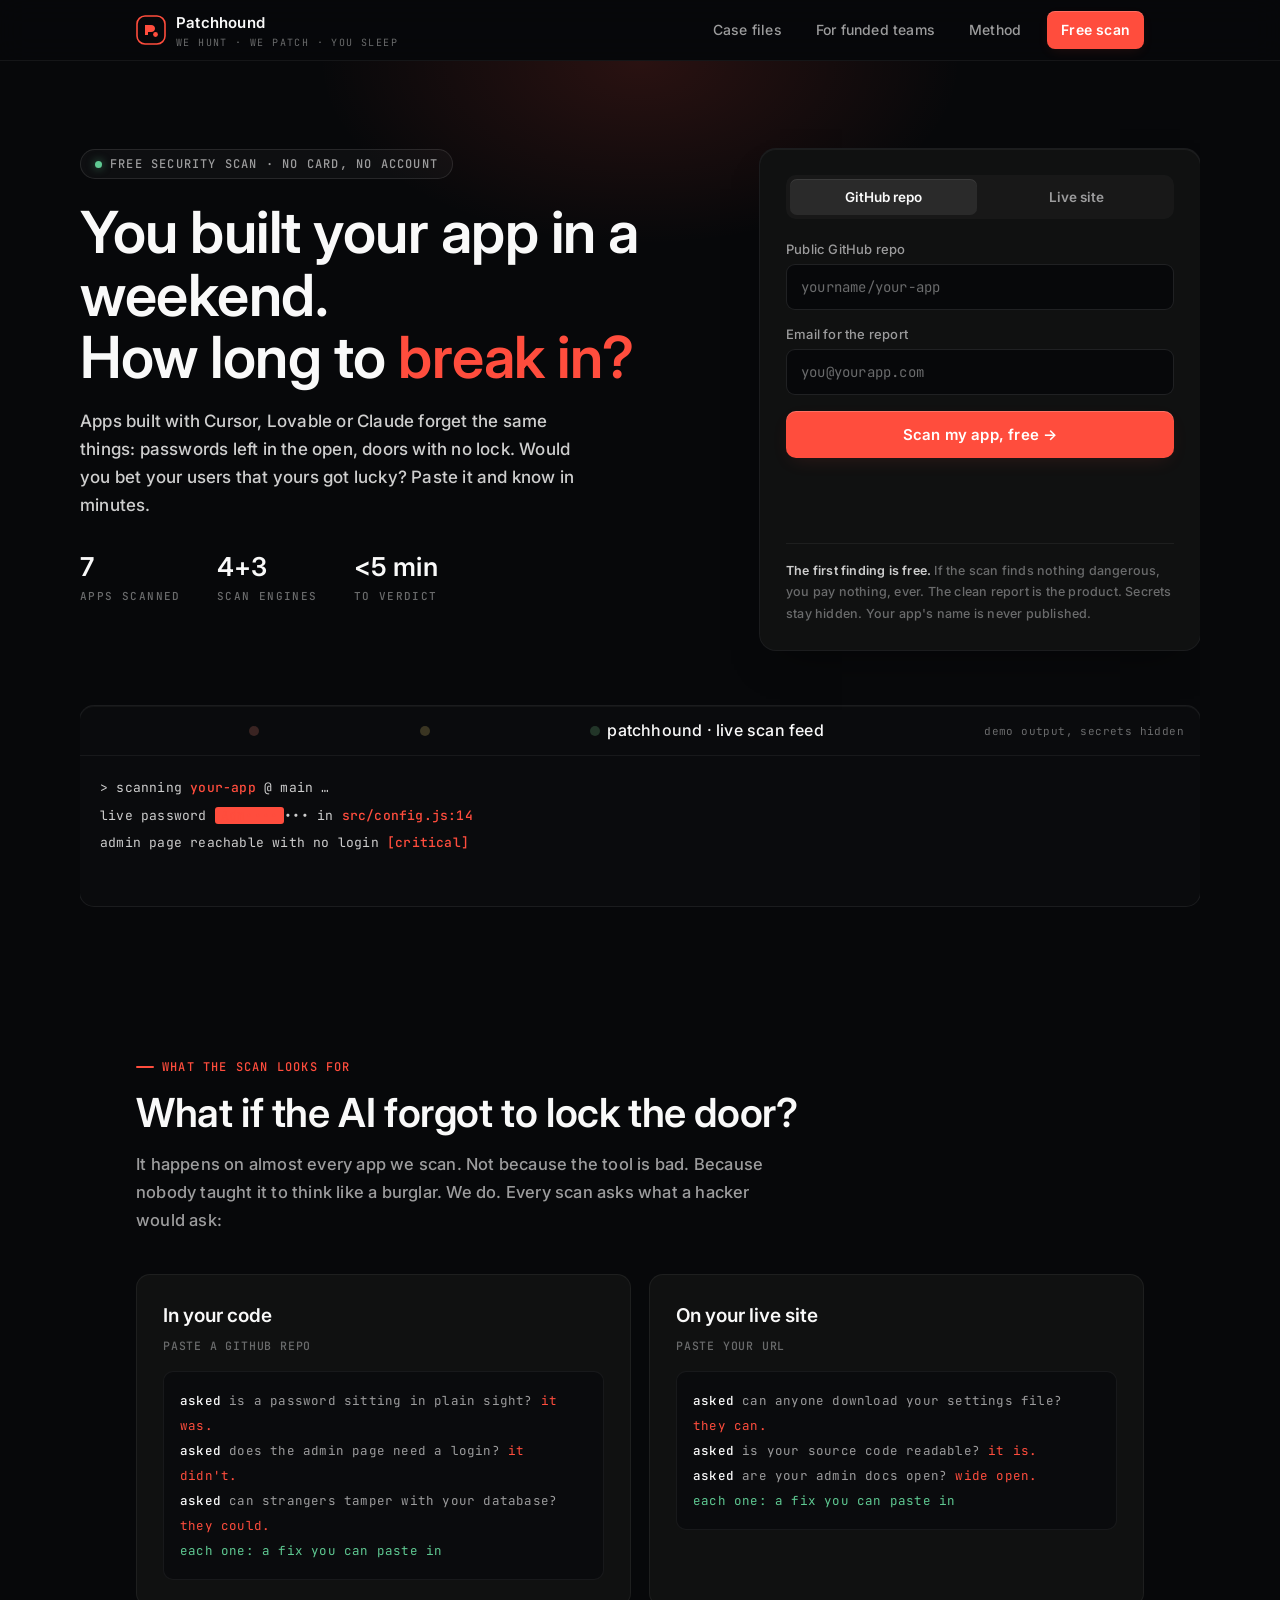
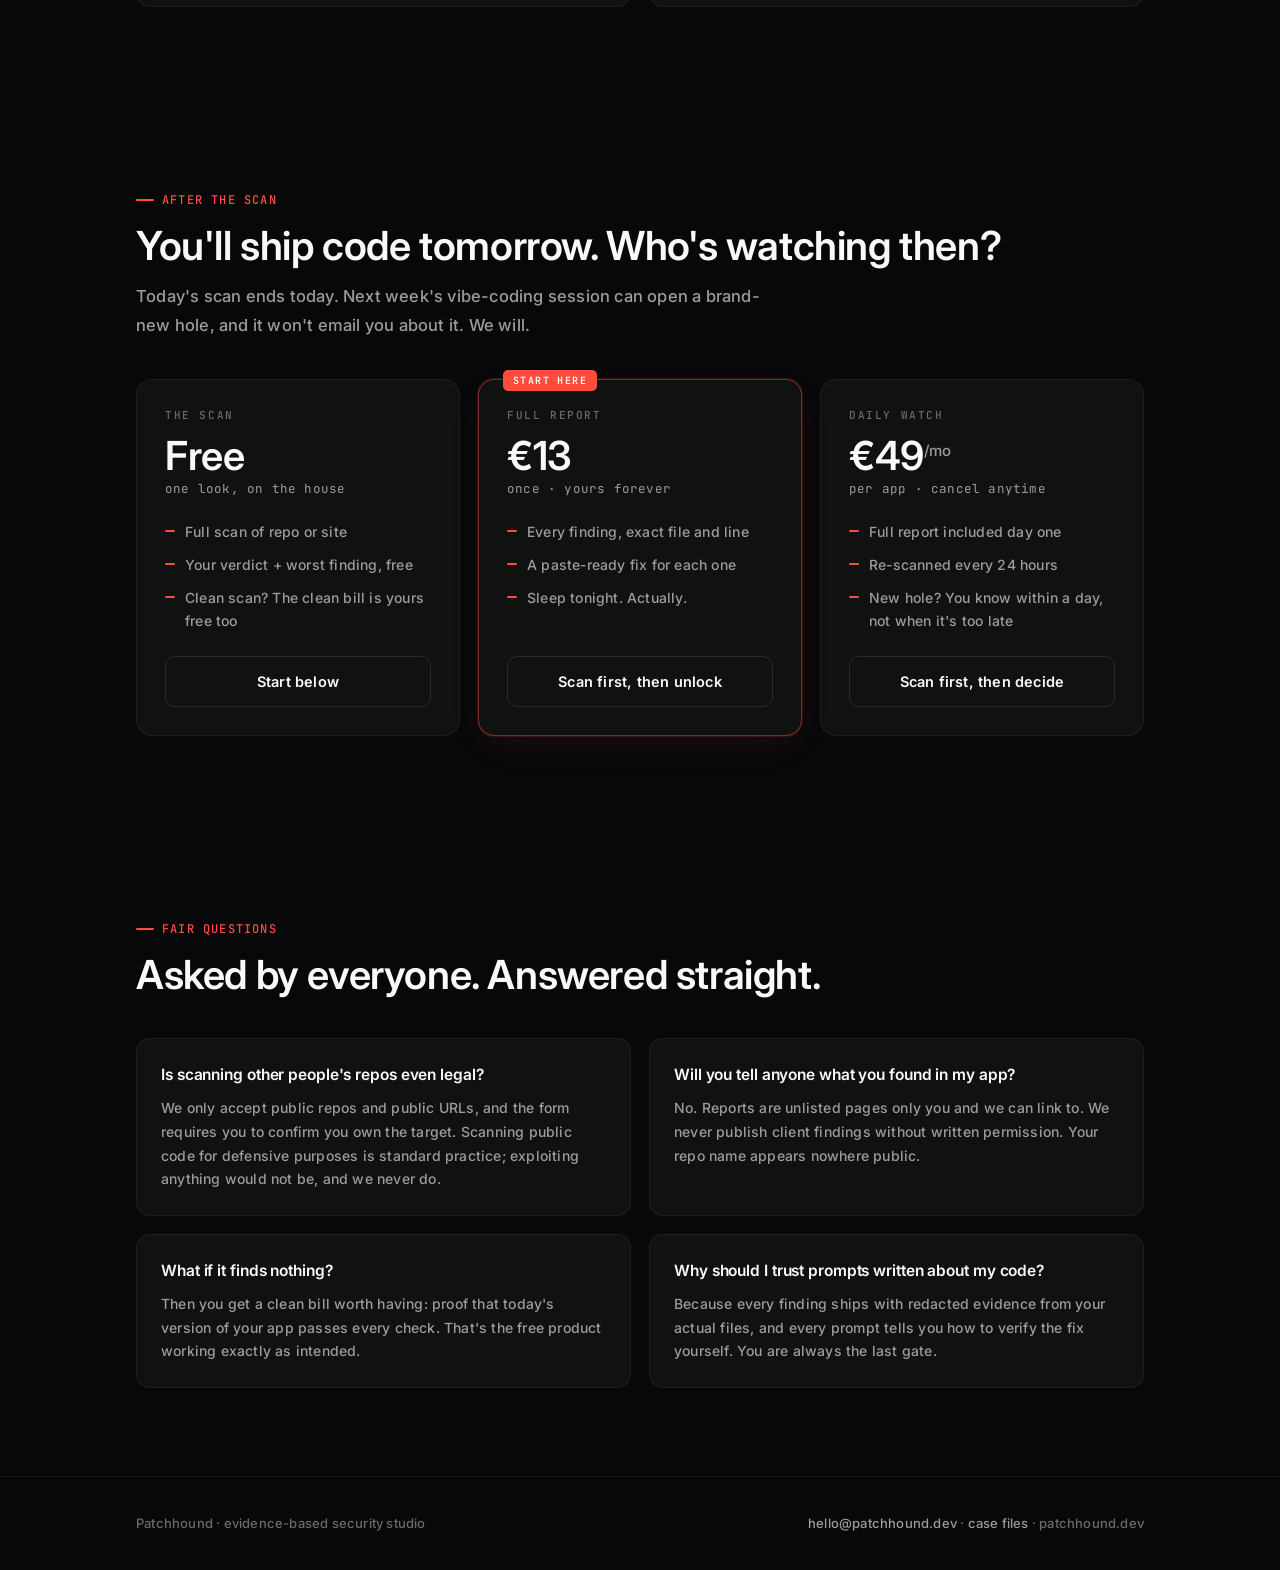
==== commit 10763859: "hero breathing room: fluid edge padding + taller hero" ====
--- a/index.html
+++ b/index.html
@@ -29,7 +29,7 @@
 body{background:var(--bg);color:var(--text);font:500 16px/1.6 var(--sans);
   letter-spacing:.2px;-webkit-font-smoothing:antialiased}
 a{color:inherit;text-decoration:none}
-.wrap{max-width:1120px;margin:0 auto;padding:0 20px}
+.wrap{max-width:1120px;margin:0 auto;padding:0 clamp(24px,5vw,56px)}
 ::selection{background:rgba(255,77,61,.3)}
 :focus-visible{outline:2px solid var(--red);outline-offset:3px;border-radius:6px}
 
@@ -72,7 +72,7 @@
 }
 
 /* ============ HERO ============ */
-.hero{padding:72px 0 48px;position:relative;overflow:hidden}
+.hero{padding:88px 0 56px;position:relative;overflow:hidden}
 .hero::before{content:"";position:absolute;top:-200px;left:50%;transform:translateX(-50%);
   width:700px;height:400px;background:radial-gradient(ellipse,var(--red-glow),transparent 65%);
   pointer-events:none}
